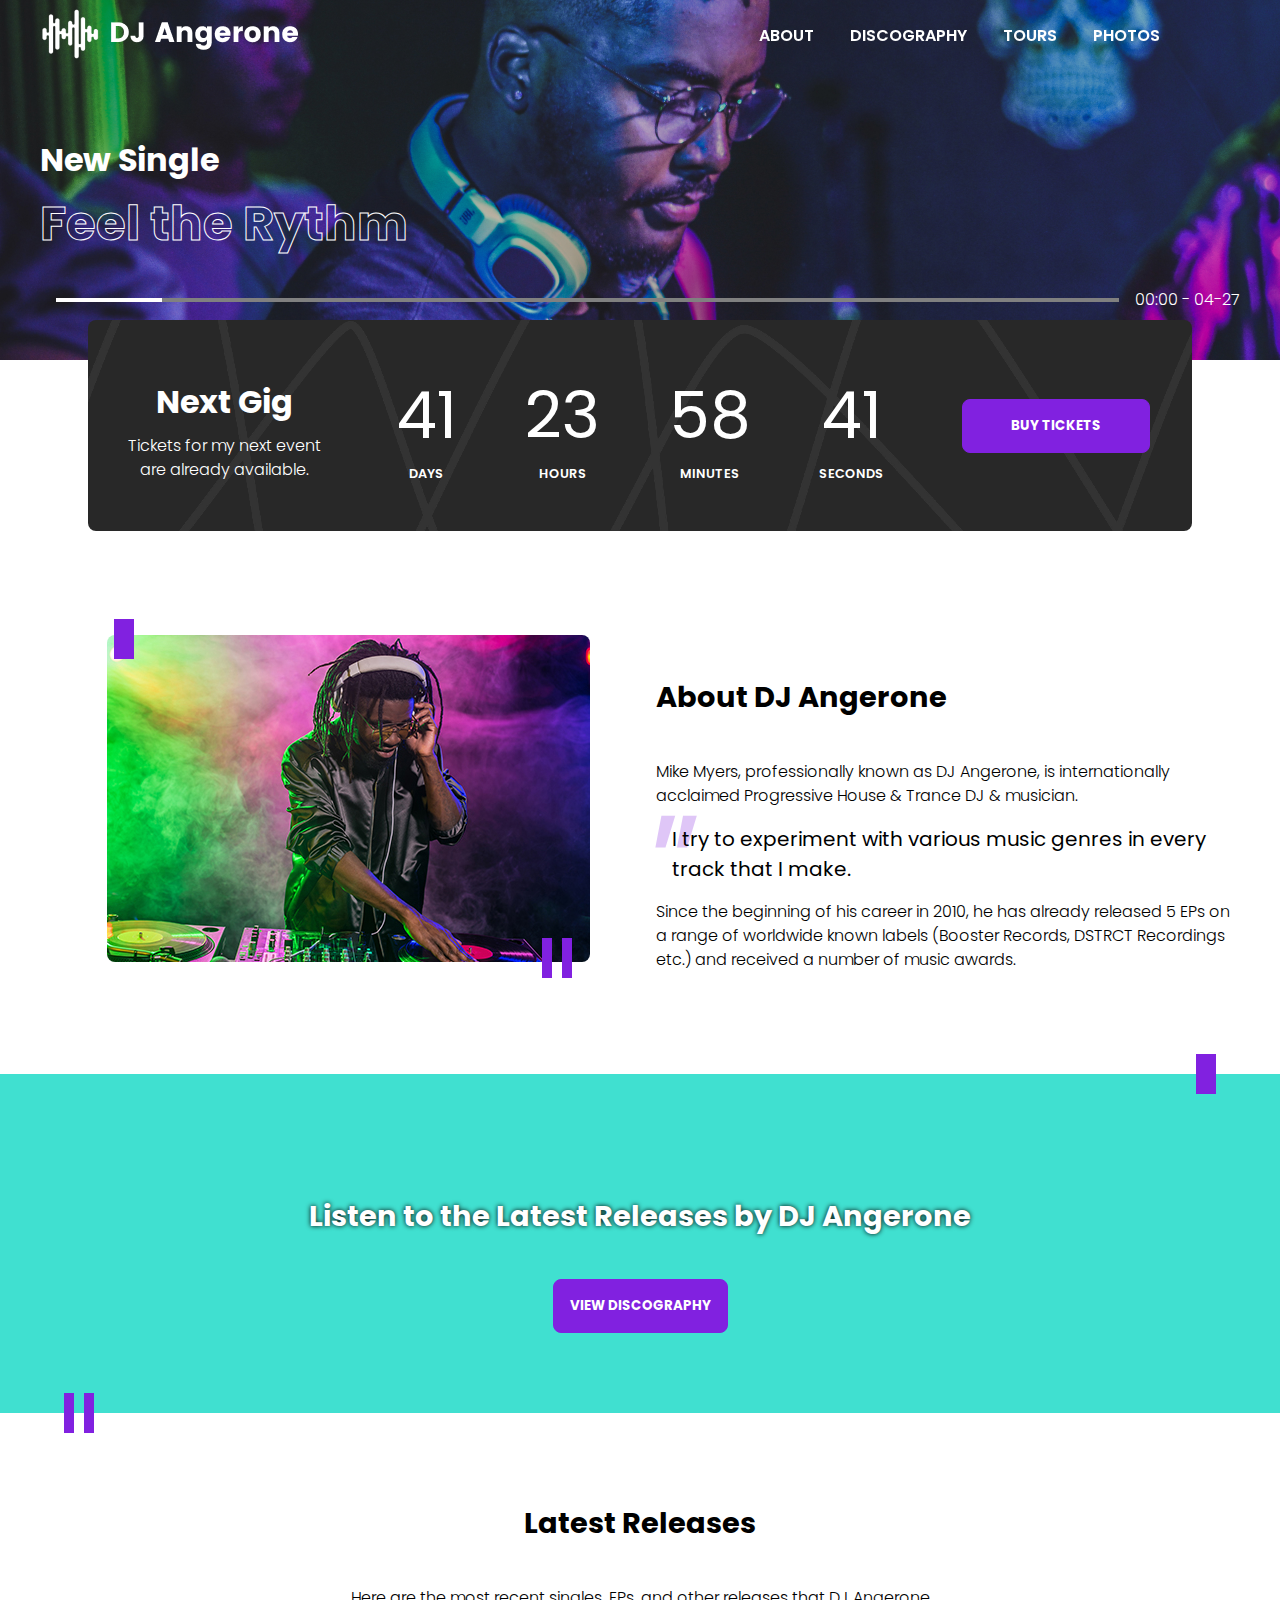
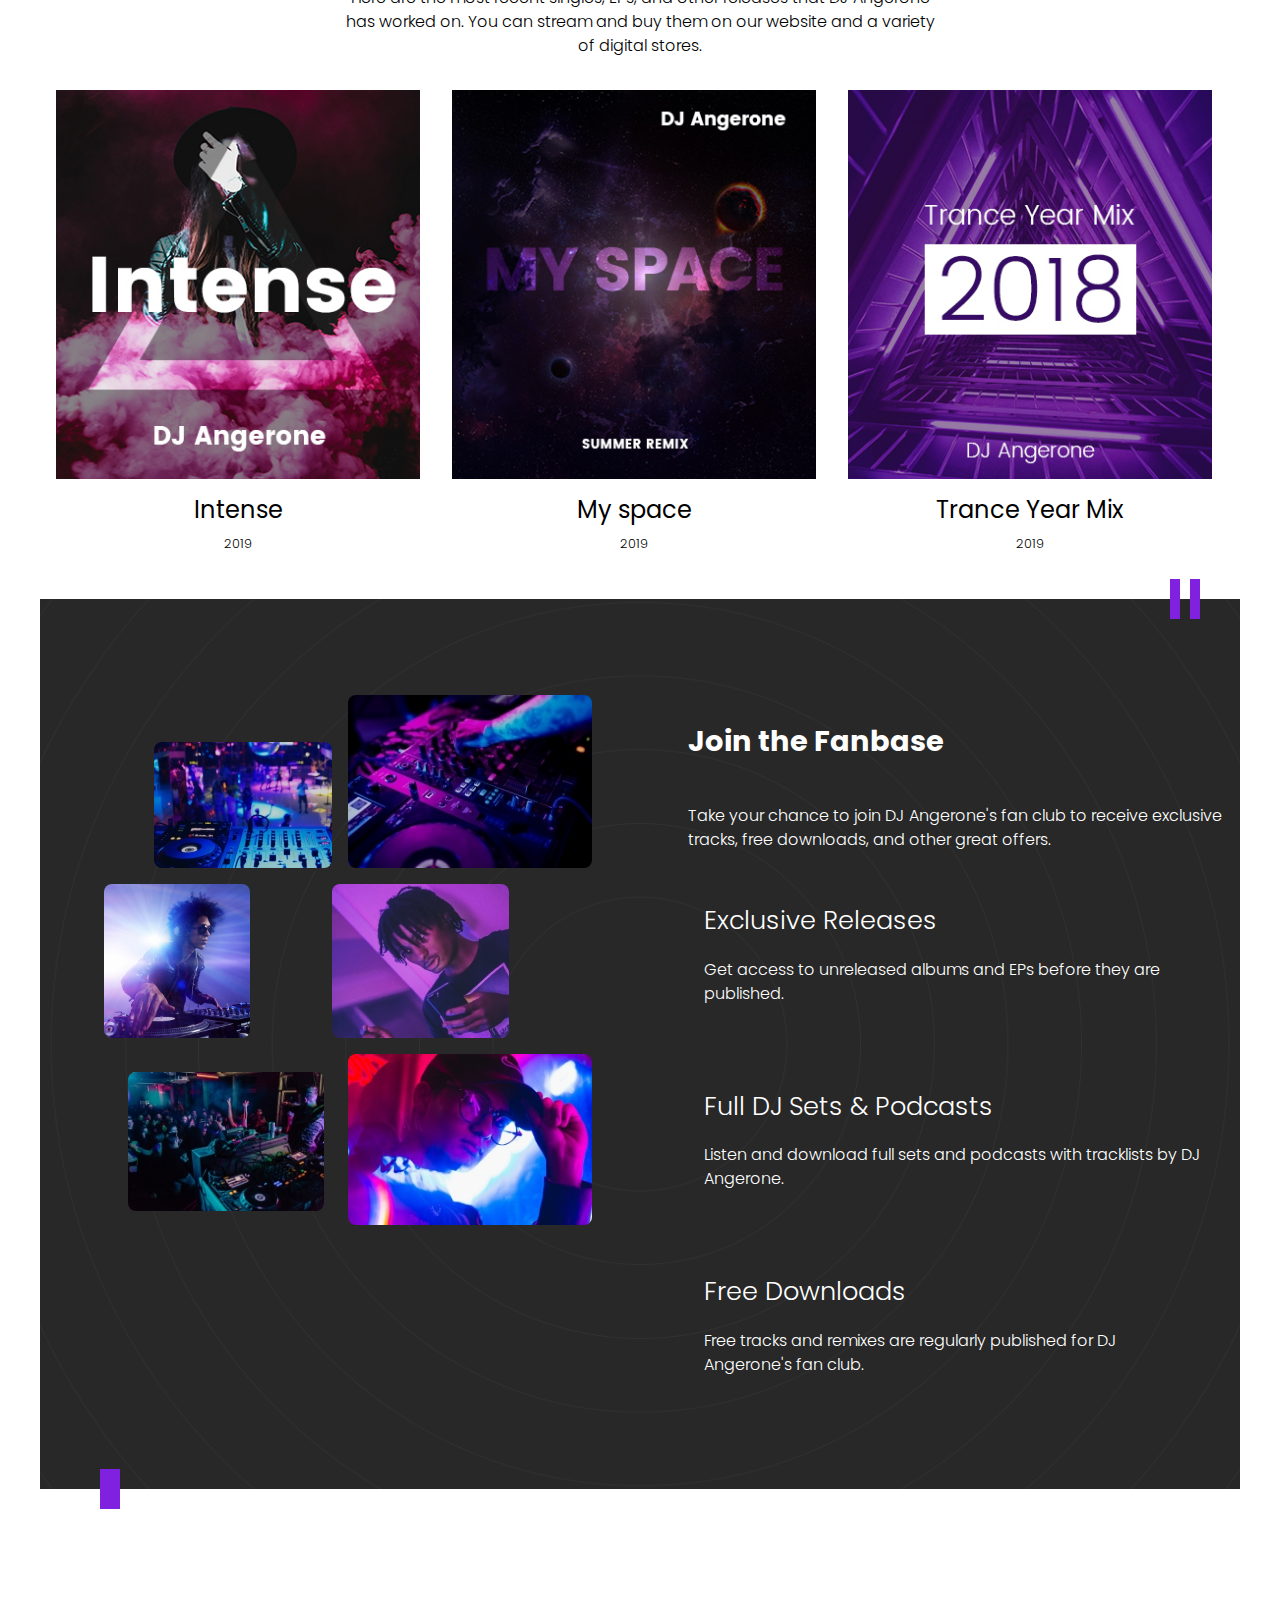
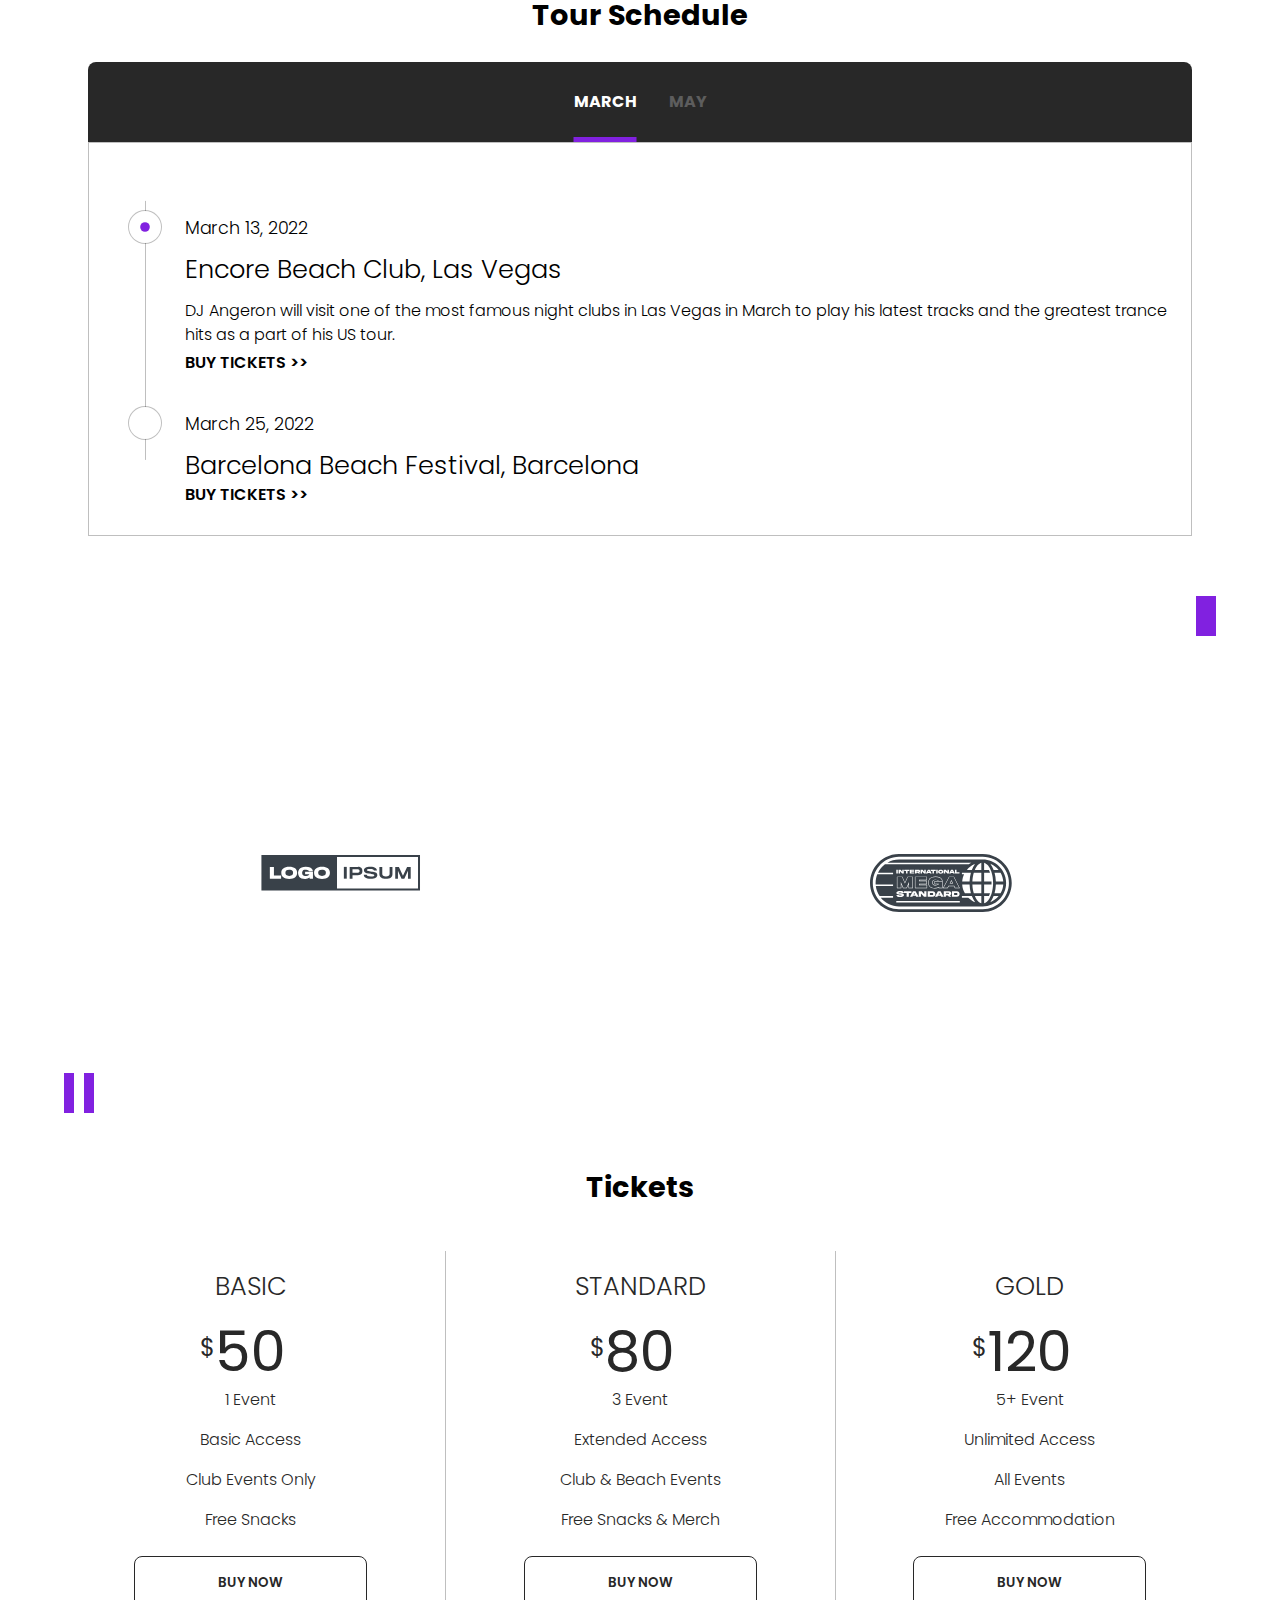
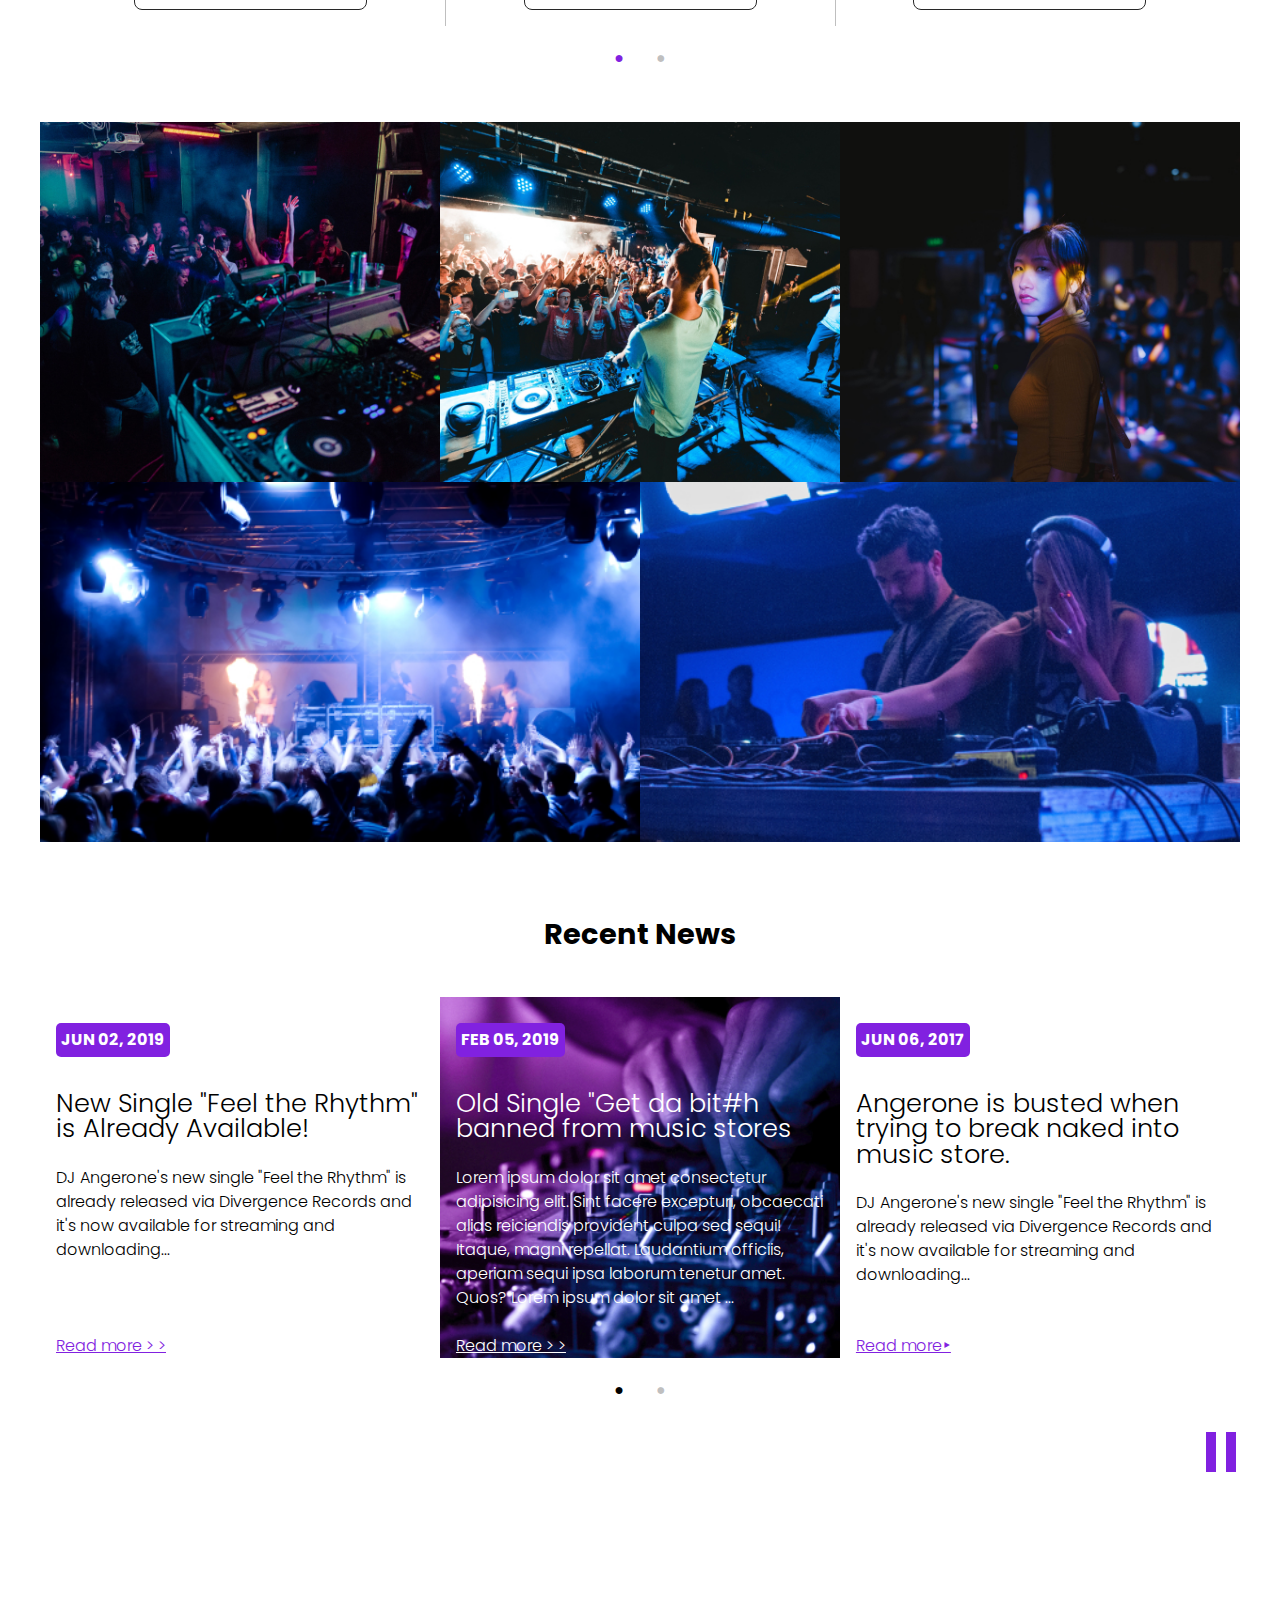
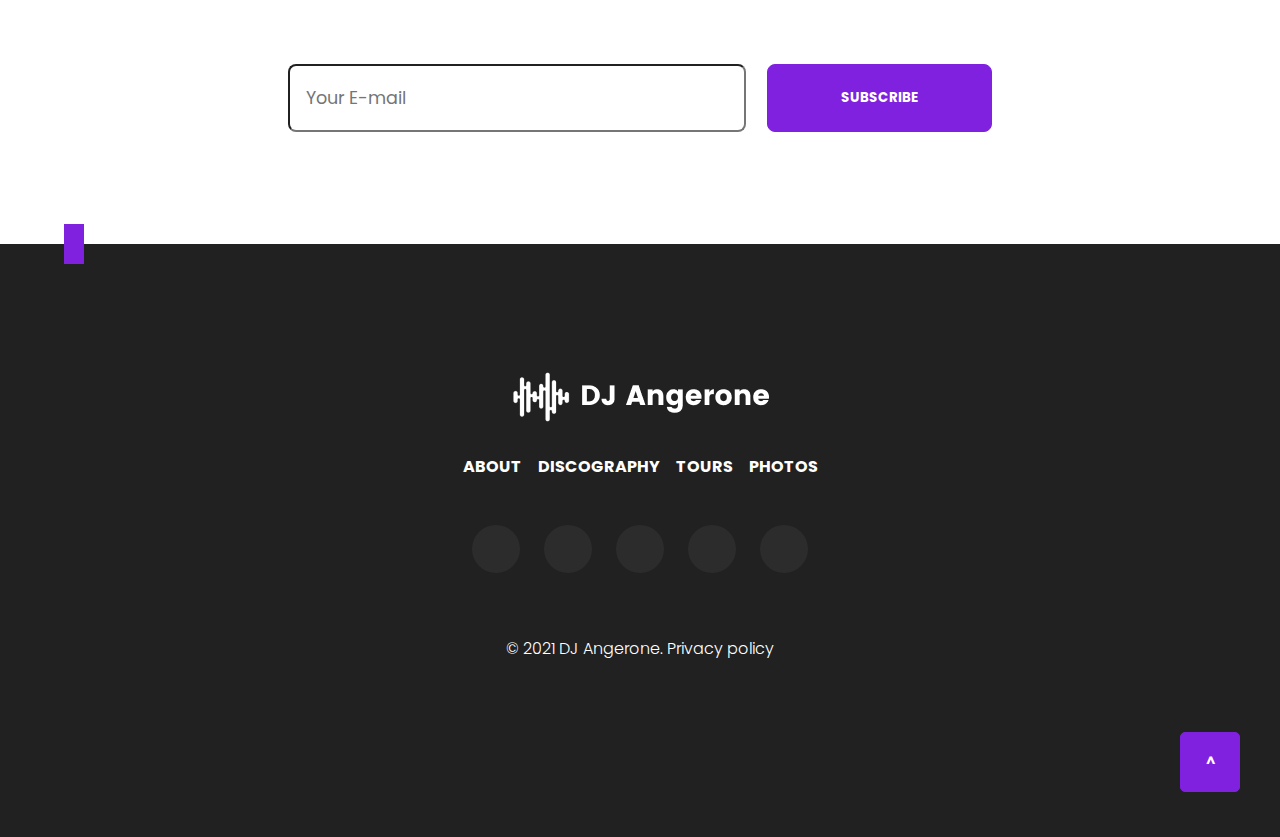
==== index.html @ e4e6509c "merged with max and jc" ====
<!DOCTYPE html>
<html lang="en">

<head>
    <meta charset="UTF-8">
    <meta http-equiv="X-UA-Compatible" content="IE=edge">
    <meta name="viewport" content="width=device-width, initial-scale=1.0">
    <meta name="description" content="Official website of DJ Angerone. Check out his next events and join his fanbase now !">
    <title>Angerone</title>
    <link rel="icon" href="./ressources/images/favicon.ico">
    <link rel="stylesheet" href="./style/main.css">
    <script src="https://kit.fontawesome.com/2028433eb8.js" crossorigin="anonymous"></script>
</head>

<body>
    <header class="header">
        <section class="header__hamburger">
            <h6 class="headingValidator">Hamburger Menu</h6>
            <i class="fas fa-bars"></i>
        </section>
        <section class="header__logo">
            <h6 class="headingValidator">Header Logo</h6>
            <figure>
                <a href="./index.html">
                    <img src="./ressources/images/logo.png" alt="LOGO">
                </a>
            </figure>
        </section>
        <section class="header__options">
            <h6 class="headingValidator">Social Menu</h6>
            <i class="fas fa-ellipsis-v"></i>
        </section>
        <section class="header__mobile menu">
            <h6 class="headingValidator">Mobile Menu</h6>
            <div class="header__mobile__heading menu">
                <i class="fas fa-bars header__mobile__heading__hamburger menu"></i>
                <figure class="header__mobile__heading__figure menu">
                    <img src="./ressources/images/logo.png" alt="logo Angerone">
                </figure>
                <div class="header__mobile__heading__options menu">
                    <i class="fas fa-ellipsis-v"></i>
                </div>
            </div>
            <nav class="header__mobile__nav1 menu">
                <a href="./html/about.html">
                    about
                </a>
                <a href="./html/discography.html">
                    discography
                </a>
                <a href="./html/tour-schedule.html">
                    tours
                </a>
                <a href="./html/gallery.html">
                    photos
                </a>
            </nav>
            <p><span>&#169;</span> 2021 DJ Angerone. Privacy policy</p>
        </section>
        <section class="header__mobile social">
            <h6 class="headingValidator">Mobile Social</h6>
            <div class="header__mobile__heading social">
                <i class="fas fa-bars header__mobile__heading__hamburger social"></i>
                <figure class="header__mobile__heading__figure social">
                    <img src="./ressources/images/logo.png" alt="logo Angerone">
                </figure>
                <div class="header__mobile__heading__options social">
                    <i class="fas fa-ellipsis-v"></i>
                </div>
            </div>
            <nav class="header__mobile__nav1 social">
                <a href="#">
                    <i class="fab fa-facebook"></i> Facebook <i class="fab fa-facebook"></i>
                </a>
                <a href="#">
                    <i class="fab fa-instagram"></i> Instagram <i class="fab fa-instagram"></i>
                </a>
                <a href="#">
                    <i class="fab fa-twitter"></i> Twitter <i class="fab fa-twitter"></i>
                </a>
                <a href="#">
                    <i class="fab fa-youtube"></i> Youtube <i class="fab fa-youtube"></i>
                </a>
                <a href="#">
                    <i class="fab fa-pinterest"></i> Pinterest <i class="fab fa-pinterest"></i>
                </a>
            </nav>
            <p><span>&#169;</span> 2021 DJ Angerone. Privacy policy</p>
        </section>
        <section class="header__desktop">
            <h6 class="headingValidator">Desktop Menu</h6>
            <div class="limiter">
                <figure class="header__desktop__logo">
                    <a href="./index.html">
                        <img src="./ressources/images/logo.png" alt="logo Angerone">
                    </a>
                </figure>
                <nav class="header__desktop__nav1">
                    <a href="./html/about.html">ABOUT</a>
                    <a href="./html/discography.html">DISCOGRAPHY</a>
                    <a href="./html/tour-schedule.html">TOURS</a>
                    <a href="./html/gallery.html">PHOTOS</a>
                </nav>
                <nav class="header__desktop__nav2">
                    <a href="#">
                        <i class="fab fa-facebook-f"></i>
                    </a>
                    <a href="#">
                        <i class="fab fa-instagram"></i>
                    </a>
                    <a href="#">
                        <i class="fab fa-twitter"></i>
                    </a>
                    <a href="#">
                        <i class="fab fa-youtube"></i>
                    </a>
                </nav>
            </div>
        </section>
    </header>
    <main class="main">
        <section class="main__banner">
            <h6 class="headingValidator">Main Banner</h6>
            <div class="main__banner__container">
                <h2>New Single</h2>
                <h3>Feel the Rythm</h3>
                <div class="main__banner__container__audio">
                    <audio id="player" src="https://www.bensound.com/bensound-music/bensound-creativeminds.mp3"></audio>

                    <i class="fas fa-play" id="play"></i>
                    <div class="progress">
                        <div class="progressBar"></div>
                    </div>
                    <p><span class="currentTime">00:00</span> - <span class="duration">04-27</span></p>
                </div>
            </div>
        </section>
        <section class="main__concert">
            <h6 class="headingValidator">Main Concert</h6>
            <div class="main__concert__container">
                <div class="main__concert__container__text">
                    <h2>Next Gig</h2>
                    <p>Tickets for my next event are already available.</p>
                </div>
                <div class="main__concert__container__counter">
                    <div class="days">
                        <p>41</p>
                        <p>DAYS</p>
                    </div>
                    <div class="hours">
                        <p>23</p>
                        <p>HOURS</p>
                    </div>
                    <div class="minutes">
                        <p>58</p>
                        <p>MINUTES</p>
                    </div>
                    <div class="seconds">
                        <p>41</p>
                        <p>SECONDS</p>
                    </div>
                </div>
                <div class="main__concert__container__button">
                    <button class="purple">BUY TICKETS</button>
                </div>
            </div>
        </section>
        <article class="main__about">
            <h6 class="headingValidator">Main About</h6>
            <section class="main__about__image">
                <h6 class="headingValidator">About Images</h6>
                <figure>
                    <img src="./ressources/images/home-dj.jpg" alt="">
                </figure>
            </section>
            <section class="main__about__text">
                <h6 class="headingValidator">About Text</h6>
                <h2>About DJ Angerone</h2>
                <p>
                    Mike Myers, professionally known as DJ Angerone, is internationally acclaimed Progressive House & Trance DJ & musician.
                </p>
                <blockquote>
                    I try to experiment with various music genres in every track that I make.
                </blockquote>
                <p>
                    Since the beginning of his career in 2010, he has already released 5 EPs on a range of worldwide known labels (Booster Records, DSTRCT Recordings etc.) and received a number of music awards.
                </p>
            </section>
        </article>
        <section class="main__discography">
            <h6 class="headingValidator">Main Discography</h6>
            <div class="main__discography__title">
                <h2>
                    Listen to the Latest Releases by DJ Angerone
                </h2>
            </div>
            <div class="main__discography__button">
                <button class="purple">VIEW DISCOGRAPHY</button>
            </div>
        </section>
        <article class="main__releases">
            <h6 class="headingValidator">Main Releases</h6>
            <section class="main__releases__description">
                <h6 class="headingValidator">Releases Description</h6>
                <h2>Latest Releases</h2>
                <p>
                    Here are the most recent singles, EPs, and other releases that DJ Angerone has worked on. You can stream and buy them on our website and a variety of digital stores.
                </p>
            </section>
            <section class="main__releases__album">
                <h6 class="headingValidator">Releases Album 1</h6>
                <figure>
                    <img src="./ressources/images/dicography-album-cover-1.jpg" alt="discography_1">
                    <figcaption><span class="main__releases__album__title">Intense</span><span class="main__releases__album__date">2019</span></figcaption>
                </figure>
            </section>
            <section class="main__releases__album">
                <h6 class="headingValidator">Releases Album 2</h6>
                <figure>
                    <img src="./ressources/images/dicography-album-cover-2.jpg" alt="discography_2">
                    <figcaption><span class="main__releases__album__title">My space</span><span class="main__releases__album__date">2019</span></figcaption>
                </figure>
            </section>
            <section class="main__releases__album">
                <h6 class="headingValidator">Releases Album 3</h6>
                <figure>
                    <img src="./ressources/images/dicography-album-cover-3.jpg" alt="discography_3">
                    <figcaption><span class="main__releases__album__title">Trance Year Mix</span><span class="main__releases__album__date">2019</span></figcaption>
                </figure>
            </section>
        </article>
        <article class="main__fanbase">
            <h6 class="headingValidator">Main Fanbase</h6>
            <section class="main__fanbase__images">
                <h6 class="headingValidator">Fanbase Images</h6>
                <figure>
                    <img src="./ressources/images/fanbase-1.jpg" alt="fanbase_pic1">
                </figure>
                <figure>
                    <img src="./ressources/images/fanbase-2.jpg" alt="fanbase_pic2">
                </figure>
                <figure>
                    <img src="./ressources/images/about-us-dj-img.jpg" alt="fanbase_pic4">
                </figure>
                <figure>
                    <img src="./ressources/images/fanbase-3.jpg" alt="fanbase_pic3">
                </figure>
                <figure>
                    <img src="./ressources/images/fanbase-5.jpg" alt="fanbase_pic5">
                </figure>
                <figure>
                    <img src="./ressources/images/fanbase-6.jpg" alt="fanbase_pic6">
                </figure>
            </section>
            <section class="main__fanbase__text">
                <h6 class="headingValidator">Fanbase Text</h6>
                <div class="main__fanbase__text__title">
                    <h2>Join the Fanbase</h2>
                    <p>
                        Take your chance to join DJ Angerone's fan club to receive exclusive tracks, free downloads, and other great offers.
                    </p>
                </div>
                <div class="main__fanbase__text__item">
                    <i class="fas fa-microphone-alt"></i>
                    <h3>Exclusive Releases</h3>
                    <p>Get access to unreleased albums and EPs before they are published.</p>
                </div>
                <div class="main__fanbase__text__item">
                    <i class="fas fa-compact-disc"></i>
                    <h3>Full DJ Sets & Podcasts</h3>
                    <p>Listen and download full sets and podcasts with tracklists by DJ Angerone.</p>
                </div>
                <div class="main__fanbase__text__item">
                    <i class="fas fa-cart-arrow-down"></i>
                    <h3>Free Downloads</h3>
                    <p>Free tracks and remixes are regularly published for DJ Angerone's fan club.</p>
                </div>
            </section>
        </article>
        <article class="main__tour">
            <h6 class="headingValidator">Main Tour</h6>
            <h2>Tour Schedule</h2>
            <div class="main__tour__calendar">
                <ul class="main__tour__calendar__list">
                    <li id="tour_button_1" class="active">MARCH</li>
                    <li id="tour_button_2">APRIL</li>
                    <li id="tour_button_3">MAY</li>
                </ul>
            </div>
            <div class="main__tour__news">
                <ul class="news1">
                    <li>
                        <p class="date">March 13, 2022</p>
                        <h3>Encore Beach Club, Las Vegas</h3>
                        <p>DJ Angeron will visit one of the most famous night clubs in Las Vegas in March to play his latest tracks and the greatest trance hits as a part of his US tour.</p>
                        <a href="#">BUY TICKETS >></a>
                    </li>
                    <li>
                        <p class="date">March 21, 2022</p>
                        <h3>Soundscape Weekender Festival, Coventry</h3>
                        <a href="#">BUY TICKETS >></a>
                    </li>
                    <li>
                        <p class="date">March 25, 2022</p>
                        <h3>Barcelona Beach Festival, Barcelona</h3>
                        <a href="#">BUY TICKETS >></a>
                    </li>
                    <li>
                        <p class="date">March 29, 2022</p>
                        <h3>Barclaycard Arena, Hamburg</h3>
                        <a href="#">BUY TICKETS >></a>
                    </li>
                </ul>
                <ul class="news2">
                    <li>
                        <p class="date">April 13, 2022</p>
                        <h3>Encore Beach Club, Las Vegas</h3>
                        <p>DJ Angeron will visit one of the most famous night clubs in Las Vegas in April to play his latest tracks and the greatest trance hits as a part of his US tour.</p>
                        <a href="#">BUY TICKETS >></a>
                    </li>
                    <li>
                        <p class="date">April 21, 2022</p>
                        <h3>Soundscape Weekender Festival, Coventry</h3>
                        <a href="#">BUY TICKETS >></a>
                    </li>
                    <li>
                        <p class="date">April 25, 2022</p>
                        <h3>Barcelona Beach Festival, Barcelona</h3>
                        <a href="#">BUY TICKETS >></a>
                    </li>
                    <li>
                        <p class="date">April 29, 2022</p>
                        <h3>Barclaycard Arena, Hamburg</h3>
                        <a href="#">BUY TICKETS >></a>
                    </li>
                </ul>
                <ul class="news3">
                    <li>
                        <p class="date">May 13, 2022</p>
                        <h3>Encore Beach Club, Las Vegas</h3>
                        <p>DJ Angeron will visit one of the most famous night clubs in Las Vegas in May to play his latest tracks and the greatest trance hits as a part of his US tour.</p>
                        <a href="#">BUY TICKETS >></a>
                    </li>
                    <li>
                        <p class="date">May 21, 2022</p>
                        <h3>Soundscape Weekender Festival, Coventry</h3>
                        <a href="#">BUY TICKETS >></a>
                    </li>
                    <li>
                        <p class="date">May 25, 2022</p>
                        <h3>Barcelona Beach Festival, Barcelona</h3>
                        <a href="#">BUY TICKETS >></a>
                    </li>
                    <li>
                        <p class="date">May 29, 2022</p>
                        <h3>Barclaycard Arena, Hamburg</h3>
                        <a href="#">BUY TICKETS >></a>
                    </li>
                </ul>
            </div>
        </article>
        <article class="main__partners">
            <h6 class="headingValidator">Main Partners</h6>
            <h2>Partners & sponsors</h2>
            <section class="main__partners__logos">
                <h6 class="headingValidator">Partners Logos</h6>
                <ul class="main__partners__logos__ulsponsors">
                    <li><img src="./ressources/images/sponsors/logoipsum-logo-10.svg" alt="sponsor_1"></li>
                    <li><img src="./ressources/images/sponsors/logoipsum-logo-12.svg" alt="sponsor_2"></li>
                    <li><img src="./ressources/images/sponsors/logoipsum-logo-18.svg" alt="sponsor_3"></li>
                    <li><img src="./ressources/images/sponsors/logoipsum-logo-28.svg" alt="sponsor_4"></li>
                    <li><img src="./ressources/images/sponsors/logoipsum-logo-29.svg" alt="sponsor_5"></li>
                    <li><img src="./ressources/images/sponsors/logoipsum-logo-32.svg" alt="sponsor_6"></li>
                </ul>
            </section>
            <section class="main__partners__nav">
                <h6 class="headingValidator">Partners Nav</h6>
                <ul class="dotz partners">
                    <li id="sponsor_link_1" class="active">&#9679;</li>
                    <li id="sponsor_link_2">&#9679;</li>
                    <li id="sponsor_link_3">&#9679;</li>
                    <li id="sponsor_link_4">&#9679;</li>
                    <li id="sponsor_link_5">&#9679;</li>
                    <li id="sponsor_link_6">&#9679;</li>
                </ul>
            </section>
        </article>
        <article class="main__tickets">
            <h6 class="headingValidator">Main Tickets</h6>
            <h2>Tickets</h2>
            <section class="main__tickets__container">
                <h6 class="headingValidator">Tickets tickets</h6>
                <div class="ticket_flex">
                    <div class="ticket_1">
                        <h3>BASIC</h3>
                        <h4>50</h4>
                        <p>1 Event</p>
                        <p>Basic Access</p>
                        <p>Club Events Only</p>
                        <p>Free Snacks</p>
                        <button class="white" name="buy now">BUY NOW</button>
                    </div>
                    <div class="ticket_2">
                        <h3>STANDARD</h3>
                        <h4>80</h4>
                        <p>3 Event</p>
                        <p>Extended Access</p>
                        <p>Club & Beach Events</p>
                        <p>Free Snacks & Merch</p>
                        <button class="white">BUY NOW</button>
                    </div>
                    <div class="ticket_3">
                        <h3>GOLD</h3>
                        <h4>120</h4>
                        <p>5+ Event</p>
                        <p>Unlimited Access</p>
                        <p>All Events</p>
                        <p>Free Accommodation</p>
                        <button class="white">BUY NOW</button>
                    </div>
                </div>
            </section>
            <section class="main__tickets__nav">
                <h6 class="headingValidator">Tickets Nav</h6>
                <ul class="dotz tickets">
                    <li id="tickets_1" class="active">&#9679;</li>
                    <li id="tickets_2">&#9679;</li>
                    <li id="tickets_3">&#9679;</li>
                </ul>
            </section>
        </article>
        <section class="main__images">
            <h6 class="headingValidator">Main Gallery</h6>
            <figure>
                <img src="ressources/images/gallery-1.jpg" alt="gallery_image_1">
            </figure>
            <figure>
                <img src="ressources/images/gallery-3.jpg" alt="fgallery_image_2">
            </figure>
            <figure>
                <img src="ressources/images/gallery-2.jpg" alt="gallery_image_3">
            </figure>
            <figure>
                <img class="half" src="ressources/images/gallery-4.jpg" alt="gallery_image_4">
            </figure>
            <figure>
                <img class="half" src="ressources/images/gallery-12.jpg" alt="gallery_image_5">
            </figure>
        </section>
        <article class="main__news">
            <h6 class="headingValidator">Main News</h6>
            <div>
                <h2>Recent News</h2>
            </div>
            <div class="container">
                <section class="main__news__section">
                    <h6 class="headingValidator">News 1</h6>
                    <p class="main__news__section__date">
                        Jun 02, 2019
                    </p>
                    <h3>New Single "Feel the Rhythm" is Already Available!</h3>
                    <p class="main__news__section__text">
                        DJ Angerone's new single "Feel the Rhythm" is already released via Divergence Records and it's now available for streaming and downloading<span class="main__news__dots" id="dotsactive">...</span><span class="main__news__more"> illegally. Now you can burn some CD's of your favorite DJ. Feel the Rhythm will send you into another realm of sound. You will smell a scent of geranium and citrus with a strange feeling of being drunk.</span>
                    </p>
                    <p class="main__news__section__readme">
                        <a id="test" class="main__news__readmore">Read more &#62 &#62</a>
                    </p>
                </section>
                <section class="main__news__section">
                    <h6 class="headingValidator">News 2</h6>
                    <p class="main__news__section__date">
                        Feb 05, 2019
                    </p>
                    <h3>Old Single "Get da bit#h banned from music stores</h3>
                    <p class="main__news__section__text">
                        Lorem ipsum dolor sit amet consectetur adipisicing elit. Sint facere excepturi, obcaecati alias reiciendis provident culpa sed sequi! Itaque, magni repellat. Laudantium officiis, aperiam sequi ipsa laborum tenetur amet. Quos? Lorem ipsum dolor sit amet
                        ...
                    </p>
                    <p class="main__news__section__readme">
                        <a href="">Read more &#62 &#62</a>
                    </p>
                </section>
                <section class="main__news__section">
                    <h6 class="headingValidator">News 3</h6>
                    <p class="main__news__section__date">
                        Jun 06, 2017
                    </p>
                    <h3>Angerone is busted when trying to break naked into music store.</h3>
                    <p class="main__news__section__text">
                        DJ Angerone's new single "Feel the Rhythm" is already released via Divergence Records and it's now available for streaming and downloading...
                    </p>
                    <p class="main__news__section__readme">
                        <a href="">Read more&#8227;</a>
                    </p>
                </section>
                <section class="main__news__section">
                    <h6 class="headingValidator">News 4</h6>
                    <p class="main__news__section__date">
                        Mai 03, 2017
                    </p>
                    <h3>Jane Sluth, Angerone's wife, ask for a divorce.</h3>
                    <p class="main__news__section__text">
                        After the sex affair with young girls, Jane Sluth asks for a divorce, not willing to live with such an immoral man and ...
                    </p>
                    <p class="main__news__section__readme">
                        <a href="">Read more&#8227;</a>
                    </p>
                </section>
                <section class="main__news__section">
                    <h6 class="headingValidator">News 5</h6>
                    <p class="main__news__section__date">
                        Apr 02, 2017
                    </p>
                    <h3>Police suspect DJ Angerone having s#xual relations with minor girls.</h3>
                    <p class="main__news__section__text">
                        DJ Angerone's new single "Feel the Rhythm" is already released via Divergence Records, but it seems that young girls felt not just the rhythm...
                    </p>
                    <p class="main__news__section__readme">
                        <a href="">Read more&#8227;</a>
                    </p>
                </section>
            </div>
            <section class="main__news__nav">
                <h6 class="headingValidator">News Nav</h6>
                <ul class="dotz news">
                    <li id="news_link_1" class="active">&#9679;</li>
                    <li id="news_link_2">&#9679;</li>
                    <li id="news_link_3">&#9679;</li>
                    <li id="news_link_4">&#9679;</li>
                    <li id="news_link_5">&#9679;</li>
                </ul>
            </section>
        </article>
        <section class="main__subscribe">
            <h6 class="headingValidator">Main Subscribe</h6>
            <div class="main__subscribe__div parallax">
                <p class="main__subscribe__div__p1">Subscribe to stay informed</p>
                <input type="text" placeholder="Your E-mail" name="mail" required>
                <button class="purple" name="subscribe">SUBSCRIBE</button>
            </div>
        </section>
        <section class="main__zoom">
            <h6 class="headingValidator">Main Zoom</h6>
            <figure>
                <img id="zoomedImg" src="//:0" alt="zoomed picture">
            </figure>
        </section>
    </main>
    <footer class="footer">
        <figure class="footer__figure">
            <img src="./ressources/images/logo.png" alt="logo Angerone">
        </figure>
        <nav class="footer__nav1">
            <a href="./html/about.html">
                about
            </a>
            <a href="./html/discography.html">
                discography
            </a>
            <a href="./html/tour-schedule.html">
                tours
            </a>
            <a href="./html/gallery.html">
                photos
            </a>
        </nav>
        <nav class="footer__nav2">
            <a href="#">
                <i class="fab fa-facebook-f fa-2x"></i>
            </a>
            <a href="#">
                <i class="fab fa-instagram fa-2x"></i>
            </a>
            <a href="#">
                <i class="fab fa-twitter fa-2x"></i>
            </a>
            <a href="#">
                <i class="fab fa-youtube fa-2x"></i>
            </a>
            <a href="#">
                <i class="fab fa-pinterest-p fa-2x"></i>
            </a>
        </nav>
        <p class="footer__p1"><span>&#169;</span> 2021 DJ Angerone. Privacy policy</p>
        <p>
            <button id="scrollToTop" class="footer__scrollUp">&#94;</button>
        </p>
    </footer>
    <script src="./script/main.js" type="module"></script>
</body>

</html>
---- style/main.css ----
/* http://meyerweb.com/eric/tools/css/reset/ 
   v2.0 | 20110126
   License: none (public domain)
*/
html, body, div, span, applet, object, iframe,
h1, h2, h3, h4, h5, h6, p, blockquote, pre,
a, abbr, acronym, address, big, cite, code,
del, dfn, em, img, ins, kbd, q, s, samp,
small, strike, strong, sub, sup, tt, var,
b, u, i, center,
dl, dt, dd, ol, ul, li,
fieldset, form, label, legend,
table, caption, tbody, tfoot, thead, tr, th, td,
article, aside, canvas, details, embed,
figure, figcaption, footer, header, hgroup,
menu, nav, output, ruby, section, summary,
time, mark, audio, video {
  margin: 0;
  padding: 0;
  border: 0;
  font-size: 100%;
  font: inherit;
  vertical-align: baseline;
}

/* HTML5 display-role reset for older browsers */
article, aside, details, figcaption, figure,
footer, header, hgroup, menu, nav, section {
  display: block;
}

body {
  line-height: 1;
}

ol, ul {
  list-style: none;
}

blockquote, q {
  quotes: none;
}

blockquote:before, blockquote:after,
q:before, q:after {
  content: '';
  content: none;
}

table {
  border-collapse: collapse;
  border-spacing: 0;
}

* {
  -webkit-box-sizing: border-box;
          box-sizing: border-box;
}

/* poppins-100 - latin */
@font-face {
  font-family: 'Poppins';
  font-style: normal;
  font-weight: 100;
  src: url("../ressources/fonts/Poppins/poppins-v15-latin-100.eot");
  /* IE9 Compat Modes */
  src: local(""), url("../ressources/fonts/Poppins/poppins-v15-latin-100.eot?#iefix") format("embedded-opentype"), url("../ressources/fonts/Poppins/poppins-v15-latin-100.woff2") format("woff2"), url("../ressources/fonts/Poppins/poppins-v15-latin-100.woff") format("woff"), url("../ressources/fonts/Poppins/poppins-v15-latin-100.ttf") format("truetype"), url("../ressources/fonts/Poppins/poppins-v15-latin-100.svg#Poppins") format("svg");
  /* Legacy iOS */
}

/* poppins-200 - latin */
@font-face {
  font-family: 'Poppins';
  font-style: normal;
  font-weight: 200;
  src: url("../ressources/fonts/Poppins/poppins-v15-latin-200.eot");
  /* IE9 Compat Modes */
  src: local(""), url("../ressources/fonts/Poppins/poppins-v15-latin-200.eot?#iefix") format("embedded-opentype"), url("../ressources/fonts/Poppins/poppins-v15-latin-200.woff2") format("woff2"), url("../ressources/fonts/Poppins/poppins-v15-latin-200.woff") format("woff"), url("../ressources/fonts/Poppins/poppins-v15-latin-200.ttf") format("truetype"), url("../ressources/fonts/Poppins/poppins-v15-latin-200.svg#Poppins") format("svg");
  /* Legacy iOS */
}

/* poppins-300 - latin */
@font-face {
  font-family: 'Poppins';
  font-style: normal;
  font-weight: 300;
  src: url("../ressources/fonts/Poppins/poppins-v15-latin-300.eot");
  /* IE9 Compat Modes */
  src: local(""), url("../ressources/fonts/Poppins/poppins-v15-latin-300.eot?#iefix") format("embedded-opentype"), url("../ressources/fonts/Poppins/poppins-v15-latin-300.woff2") format("woff2"), url("../ressources/fonts/Poppins/poppins-v15-latin-300.woff") format("woff"), url("../ressources/fonts/Poppins/poppins-v15-latin-300.ttf") format("truetype"), url("../ressources/fonts/Poppins/poppins-v15-latin-300.svg#Poppins") format("svg");
  /* Legacy iOS */
}

/* poppins-regular - latin */
@font-face {
  font-family: 'Poppins';
  font-style: normal;
  font-weight: 400;
  src: url("../ressources/fonts/Poppins/poppins-v15-latin-regular.eot");
  /* IE9 Compat Modes */
  src: local(""), url("../ressources/fonts/Poppins/poppins-v15-latin-regular.eot?#iefix") format("embedded-opentype"), url("../ressources/fonts/Poppins/poppins-v15-latin-regular.woff2") format("woff2"), url("../ressources/fonts/Poppins/poppins-v15-latin-regular.woff") format("woff"), url("../ressources/fonts/Poppins/poppins-v15-latin-regular.ttf") format("truetype"), url("../ressources/fonts/Poppins/poppins-v15-latin-regular.svg#Poppins") format("svg");
  /* Legacy iOS */
}

/* poppins-500 - latin */
@font-face {
  font-family: 'Poppins';
  font-style: normal;
  font-weight: 500;
  src: url("../ressources/fonts/Poppins/poppins-v15-latin-500.eot");
  /* IE9 Compat Modes */
  src: local(""), url("../ressources/fonts/Poppins/poppins-v15-latin-500.eot?#iefix") format("embedded-opentype"), url("../ressources/fonts/Poppins/poppins-v15-latin-500.woff2") format("woff2"), url("../ressources/fonts/Poppins/poppins-v15-latin-500.woff") format("woff"), url("../ressources/fonts/Poppins/poppins-v15-latin-500.ttf") format("truetype"), url("../ressources/fonts/Poppins/poppins-v15-latin-500.svg#Poppins") format("svg");
  /* Legacy iOS */
}

/* poppins-600 - latin */
@font-face {
  font-family: 'Poppins';
  font-style: normal;
  font-weight: 600;
  src: url("../ressources/fonts/Poppins/poppins-v15-latin-600.eot");
  /* IE9 Compat Modes */
  src: local(""), url("../ressources/fonts/Poppins/poppins-v15-latin-600.eot?#iefix") format("embedded-opentype"), url("../ressources/fonts/Poppins/poppins-v15-latin-600.woff2") format("woff2"), url("../ressources/fonts/Poppins/poppins-v15-latin-600.woff") format("woff"), url("../ressources/fonts/Poppins/poppins-v15-latin-600.ttf") format("truetype"), url("../ressources/fonts/Poppins/poppins-v15-latin-600.svg#Poppins") format("svg");
  /* Legacy iOS */
}

/* poppins-700 - latin */
@font-face {
  font-family: 'Poppins';
  font-style: normal;
  font-weight: 700;
  src: url("../ressources/fonts/Poppins/poppins-v15-latin-700.eot");
  /* IE9 Compat Modes */
  src: local(""), url("../ressources/fonts/Poppins/poppins-v15-latin-700.eot?#iefix") format("embedded-opentype"), url("../ressources/fonts/Poppins/poppins-v15-latin-700.woff2") format("woff2"), url("../ressources/fonts/Poppins/poppins-v15-latin-700.woff") format("woff"), url("../ressources/fonts/Poppins/poppins-v15-latin-700.ttf") format("truetype"), url("../ressources/fonts/Poppins/poppins-v15-latin-700.svg#Poppins") format("svg");
  /* Legacy iOS */
}

/* poppins-800 - latin */
@font-face {
  font-family: 'Poppins';
  font-style: normal;
  font-weight: 800;
  src: url("../ressources/fonts/Poppins/poppins-v15-latin-800.eot");
  /* IE9 Compat Modes */
  src: local(""), url("../ressources/fonts/Poppins/poppins-v15-latin-800.eot?#iefix") format("embedded-opentype"), url("../ressources/fonts/Poppins/poppins-v15-latin-800.woff2") format("woff2"), url("../ressources/fonts/Poppins/poppins-v15-latin-800.woff") format("woff"), url("../ressources/fonts/Poppins/poppins-v15-latin-800.ttf") format("truetype"), url("../ressources/fonts/Poppins/poppins-v15-latin-800.svg#Poppins") format("svg");
  /* Legacy iOS */
}

/* poppins-900 - latin */
@font-face {
  font-family: 'Poppins';
  font-style: normal;
  font-weight: 900;
  src: url("../ressources/fonts/Poppins/poppins-v15-latin-900.eot");
  /* IE9 Compat Modes */
  src: local(""), url("../ressources/fonts/Poppins/poppins-v15-latin-900.eot?#iefix") format("embedded-opentype"), url("../ressources/fonts/Poppins/poppins-v15-latin-900.woff2") format("woff2"), url("../ressources/fonts/Poppins/poppins-v15-latin-900.woff") format("woff"), url("../ressources/fonts/Poppins/poppins-v15-latin-900.ttf") format("truetype"), url("../ressources/fonts/Poppins/poppins-v15-latin-900.svg#Poppins") format("svg");
  /* Legacy iOS */
}

* {
  font-family: 'Poppins', sans-serif;
}

h2 {
  font-size: 1.8rem;
  font-weight: 700;
  padding-block: 3rem;
}

h3 {
  font-size: 1.6rem;
  font-weight: 300;
  padding-block: 1.5rem;
}

p,
blockquote {
  line-height: 150%;
}

p {
  font-weight: 300;
}

button {
  border: none;
  width: 90%;
  padding: 1rem;
  border-radius: .5rem;
  border: 1px solid #8121e0;
  font-weight: 700;
  -webkit-transition: -webkit-transform .1s;
  transition: -webkit-transform .1s;
  transition: transform .1s;
  transition: transform .1s, -webkit-transform .1s;
}

button.purple {
  color: white;
  background-color: #8121e0;
}

button.white {
  color: #282828;
  background-color: white;
  width: 60%;
}

button:hover {
  background-color: #282828;
  color: white;
  cursor: pointer;
  -webkit-transform: scale(1.05);
          transform: scale(1.05);
}

.header {
  background-color: #282828;
  position: fixed;
  width: 100%;
  display: -webkit-box;
  display: -ms-flexbox;
  display: flex;
  -webkit-box-align: center;
      -ms-flex-align: center;
          align-items: center;
  -webkit-transition: -webkit-transform .2s;
  transition: -webkit-transform .2s;
  transition: transform .2s;
  transition: transform .2s, -webkit-transform .2s;
  z-index: 3000;
}

.header > * {
  padding: .5rem 1rem;
}

.header img {
  max-width: 100%;
}

.header__hamburger {
  color: white;
  font-size: 2rem;
  cursor: pointer;
}

.header__options {
  color: white;
  font-size: 2rem;
  margin: 0 0 0 auto;
  cursor: pointer;
}

.header__mobile {
  position: fixed;
  top: 0;
  left: 0;
  width: 100vw;
  height: 100vh;
  background-color: white;
  -webkit-transform-origin: top;
          transform-origin: top;
  -webkit-transform: translateY(-100vh);
          transform: translateY(-100vh);
  -webkit-transition: -webkit-transform .2s ease-in-out;
  transition: -webkit-transform .2s ease-in-out;
  transition: transform .2s ease-in-out;
  transition: transform .2s ease-in-out, -webkit-transform .2s ease-in-out;
  z-index: 123;
  color: #282828;
  font-family: 'Poppins', sans-serif;
}

.header__mobile.active {
  -webkit-transform: translateY(0);
          transform: translateY(0);
}

.header__mobile__heading {
  display: -webkit-box;
  display: -ms-flexbox;
  display: flex;
  -webkit-box-align: center;
      -ms-flex-align: center;
          align-items: center;
}

.header__mobile__heading > * {
  padding: .5rem 1rem;
}

.header__mobile__heading__hamburger {
  font-size: 2rem;
}

.header__mobile__heading__hamburger.menu {
  cursor: pointer;
}

.header__mobile__heading__hamburger.social {
  visibility: hidden;
}

.header__mobile__heading__options {
  font-size: 2rem;
  margin: 0 0 0 auto;
}

.header__mobile__heading__options.menu {
  visibility: hidden;
}

.header__mobile__heading__options.social {
  cursor: pointer;
}

.header__mobile__heading img {
  -webkit-filter: invert(100%);
          filter: invert(100%);
}

.header__mobile__nav1 {
  text-align: center;
  display: -webkit-box;
  display: -ms-flexbox;
  display: flex;
  -webkit-box-orient: vertical;
  -webkit-box-direction: normal;
      -ms-flex-direction: column;
          flex-direction: column;
  -webkit-box-pack: center;
      -ms-flex-pack: center;
          justify-content: center;
  text-transform: uppercase;
  font-weight: bold;
  position: absolute;
  top: 50%;
  left: 50%;
  -webkit-transform: translate(-50%, -50%);
          transform: translate(-50%, -50%);
}

.header__mobile__nav1 a {
  text-decoration: none;
  color: #282828;
  display: inline-block;
  margin: 0 auto;
  padding: 1rem;
}

.header__mobile p {
  text-align: center;
  position: absolute;
  top: calc(100% - 2rem);
  left: 50%;
  -webkit-transform: translate(-50%, -100%);
          transform: translate(-50%, -100%);
  width: 100%;
}

.header__desktop {
  display: none;
  visibility: hidden;
}

@media screen and (min-width: 1200px) {
  .header {
    background-color: transparent;
    position: fixed;
    display: block;
    width: 100%;
    top: 0;
    left: 0;
  }
  .header__hamburger, .header__logo, .header__options, .header__mobile {
    display: none;
    visibility: hidden;
  }
  .header__desktop {
    visibility: visible;
    display: block;
    top: 0;
    left: 0;
    width: 100%;
  }
  .header__desktop .limiter {
    max-width: 1200px;
    margin: 0 auto;
    display: -webkit-box;
    display: -ms-flexbox;
    display: flex;
    -webkit-box-align: center;
        -ms-flex-align: center;
            align-items: center;
  }
  .header__desktop .limiter a {
    color: white;
    font-size: 1rem;
    text-decoration: none;
    font-family: 'Poppins', sans-serif;
    font-weight: 600;
  }
  .header__desktop .limiter .header__desktop__nav1 a {
    padding: 0 1rem;
    position: relative;
  }
  .header__desktop .limiter .header__desktop__nav1 a::after {
    content: '';
    position: absolute;
    width: calc(100% - 2rem);
    height: 4px;
    border-radius: 2px;
    background-color: white;
    bottom: 0;
    left: 50%;
    -webkit-transform: translateX(-50%);
            transform: translateX(-50%);
    opacity: 0;
    -webkit-transition: opacity .2s;
    transition: opacity .2s;
  }
  .header__desktop .limiter .header__desktop__nav1 a:hover::after {
    opacity: 1;
  }
  .header__desktop .limiter .header__desktop__nav2 a {
    padding: 0 .5rem;
  }
  .header__desktop .limiter .header__desktop__nav2 a i {
    font-size: 1.2rem;
    opacity: .6;
  }
  .header__desktop .limiter .header__desktop__nav2 a:hover i {
    opacity: 1;
  }
  .header__desktop .limiter figure {
    -webkit-box-flex: 1;
        -ms-flex: 1;
            flex: 1;
  }
}

.main__banner {
  background-image: url("../ressources/images/homapage-banner-img.jpg");
  background-size: cover;
  background-position-x: 20%;
  color: white;
  display: -webkit-box;
  display: -ms-flexbox;
  display: flex;
  -webkit-box-pack: center;
      -ms-flex-pack: center;
          justify-content: center;
  -webkit-box-align: center;
      -ms-flex-align: center;
          align-items: center;
  padding: 4rem 1rem 3rem 1rem;
}

.main__banner__container {
  -webkit-box-flex: 1;
      -ms-flex: 1;
          flex: 1;
  max-width: 1200px;
}

.main__banner__container h2 {
  font-size: 2rem;
  font-weight: bold;
  padding-block: 0;
  padding-top: 5rem;
}

.main__banner__container h3 {
  font-size: 3rem;
  font-weight: bold;
  -webkit-text-stroke: 1px white;
  color: rgba(0, 0, 0, 0);
}

.main__banner__container__audio {
  padding-top: 1rem;
  display: -webkit-box;
  display: -ms-flexbox;
  display: flex;
  -webkit-box-align: center;
      -ms-flex-align: center;
          align-items: center;
}

.main__banner__container__audio i {
  font-size: 2rem;
  color: white;
  cursor: pointer;
}

.main__banner__container__audio .progress {
  -webkit-box-flex: 1;
      -ms-flex: 1;
          flex: 1;
  margin: 0 1rem 0 1rem;
  height: 4px;
  background-color: grey;
}

.main__banner__container__audio .progress .progressBar {
  height: 100%;
  width: 10%;
  background-color: white;
}

@media screen and (min-width: 321px) {
  .main__banner {
    background-position-y: center;
  }
}

.main__banner.page_about {
  background-image: url("../ressources/images/banner-img.jpg");
}

.main__banner.page_about h2 {
  text-align: center;
}

.main__banner.page_about h4 {
  font-size: .8rem;
  font-weight: 600;
  margin: 0;
  padding: 1rem;
  text-align: center;
}

.main__banner.page_about span + span {
  padding-left: 1rem;
  position: relative;
}

.main__banner.page_about span + span::before {
  content: '';
  width: .3rem;
  height: .3rem;
  border-radius: .15rem;
  background-color: orange;
  position: absolute;
  top: 50%;
  left: .35rem;
  -webkit-transform: translateY(-50%);
          transform: translateY(-50%);
}

.main__banner.page_discography {
  background-image: url("../ressources/images/banner-img.jpg");
}

.main__banner.page_discography h2 {
  text-align: center;
}

.main__banner.page_discography h4 {
  font-size: .8rem;
  font-weight: 600;
  margin: 0;
  padding: 1rem;
  text-align: center;
}

.main__banner.page_discography span + span {
  padding-left: 1rem;
  position: relative;
}

.main__banner.page_discography span + span::before {
  content: '';
  width: .3rem;
  height: .3rem;
  border-radius: .15rem;
  background-color: orange;
  position: absolute;
  top: 50%;
  left: .35rem;
  -webkit-transform: translateY(-50%);
          transform: translateY(-50%);
}

.main__banner.page_tour {
  background-image: url("../ressources/images/banner-img.jpg");
}

.main__banner.page_tour h2 {
  text-align: center;
}

.main__banner.page_tour h4 {
  font-size: .8rem;
  font-weight: 600;
  margin: 0;
  padding: 1rem;
  text-align: center;
}

.main__banner.page_tour span + span {
  padding-left: 1rem;
  position: relative;
}

.main__banner.page_tour span + span::before {
  content: '';
  width: .3rem;
  height: .3rem;
  border-radius: .15rem;
  background-color: orange;
  position: absolute;
  top: 50%;
  left: .35rem;
  -webkit-transform: translateY(-50%);
          transform: translateY(-50%);
}

.main__banner.page_gallery {
  background-image: url("../ressources/images/banner-img.jpg");
}

.main__banner.page_gallery h2 {
  text-align: center;
}

.main__banner.page_gallery h4 {
  font-size: .8rem;
  font-weight: 600;
  margin: 0;
  padding: 1rem;
  text-align: center;
}

.main__banner.page_gallery span + span {
  padding-left: 1rem;
  position: relative;
}

.main__banner.page_gallery span + span::before {
  content: '';
  width: .3rem;
  height: .3rem;
  border-radius: .15rem;
  background-color: orange;
  position: absolute;
  top: 50%;
  left: .35rem;
  -webkit-transform: translateY(-50%);
          transform: translateY(-50%);
}

.main__touch {
  padding: 1rem;
  max-width: 1200px;
  margin: 0 auto;
}

.main__touch__text {
  font-weight: 300;
}

.main__touch__text h2 {
  padding: 3rem 0 1rem 0;
  position: relative;
  display: inline-block;
  margin-bottom: 2rem;
}

.main__touch__text h2::after {
  content: "";
  position: absolute;
  width: 110%;
  height: 1px;
  background-color: #bdbdbd;
  bottom: 0;
  left: 0;
}

.main__touch__text ul {
  font-size: 1.1rem;
}

.main__touch__text ul .fas,
.main__touch__text ul .far {
  color: #bdbdbd;
  padding-right: 1rem;
}

.main__touch__text ul li {
  padding-bottom: 1rem;
}

.main__touch__text ul li a {
  text-decoration: none;
  color: inherit;
  padding-right: .3rem;
}

.main__touch__text p {
  font-weight: 100;
  padding-block: 1rem;
  line-height: 1.5rem;
}

.main__touch__text p + p {
  font-weight: 200;
  font-style: italic;
  font-size: 1.2rem;
  line-height: 1.7rem;
  letter-spacing: .1rem;
}

.main__touch__text__signature {
  display: -webkit-box;
  display: -ms-flexbox;
  display: flex;
  -webkit-box-pack: end;
      -ms-flex-pack: end;
          justify-content: flex-end;
}

.main__touch__text button {
  max-width: -webkit-max-content;
  max-width: -moz-max-content;
  max-width: max-content;
  padding: 1rem 3rem;
}

.main__touch__image {
  padding-block: 1rem;
}

.main__touch__image figure {
  display: -webkit-box;
  display: -ms-flexbox;
  display: flex;
  -webkit-box-pack: center;
      -ms-flex-pack: center;
          justify-content: center;
}

.main__touch__image img {
  max-width: 100%;
}

@media screen and (min-width: 768px) {
  .main__touch__text ul {
    display: -webkit-box;
    display: -ms-flexbox;
    display: flex;
    -ms-flex-wrap: wrap;
        flex-wrap: wrap;
  }
  .main__touch__text ul li:nth-of-type(2) {
    margin-left: 1rem;
  }
  .main__touch__text ul li:last-of-type {
    -ms-flex-preferred-size: 100%;
        flex-basis: 100%;
  }
}

@media screen and (min-width: 1024px) {
  .main__touch {
    display: -webkit-box;
    display: -ms-flexbox;
    display: flex;
    -webkit-box-pack: center;
        -ms-flex-pack: center;
            justify-content: center;
  }
  .main__touch > * {
    -webkit-box-flex: 1;
        -ms-flex: 1 0 50%;
            flex: 1 0 50%;
  }
  .main__touch__text li:last-of-type a + a {
    margin-left: 2rem;
  }
}

.main__concert {
  padding: 0 1rem 0 1rem;
  color: white;
  text-align: center;
  max-width: 1200px;
  margin: 0 auto;
}

.main__concert__container {
  background-color: #282828;
  background-image: url("../ressources/images/soundwave.jpg");
  background-size: cover;
  background-position-y: center;
  background-blend-mode: lighten;
  border-radius: .5rem;
  padding: 1rem;
  -webkit-transform: translateY(-1rem);
          transform: translateY(-1rem);
}

.main__concert__container h2 {
  font-size: 2rem;
  font-weight: bold;
  padding-block: 1rem;
}

.main__concert__container__counter {
  display: -webkit-box;
  display: -ms-flexbox;
  display: flex;
  -ms-flex-pack: distribute;
      justify-content: space-around;
  padding: 1rem;
}

.main__concert__container__counter p {
  font-size: .6rem;
  font-weight: 600;
}

.main__concert__container__counter p:first-child {
  font-size: 2rem;
  font-weight: 400;
}

.main__concert__container__counter .seconds {
  display: none;
}

@media screen and (min-width: 768px) {
  .main__concert__container__counter .seconds {
    display: block;
  }
  .main__concert__container__counter p {
    font-size: .8rem;
  }
  .main__concert__container__counter p:first-child {
    font-size: 3rem;
  }
}

@media screen and (min-width: 1024px) {
  .main__concert__container {
    display: -webkit-box;
    display: -ms-flexbox;
    display: flex;
    -webkit-box-pack: justify;
        -ms-flex-pack: justify;
            justify-content: space-between;
    -webkit-box-align: center;
        -ms-flex-align: center;
            align-items: center;
    padding: 2rem;
  }
  .main__concert__container__text, .main__concert__container__button {
    -webkit-box-flex: 0;
        -ms-flex: 0 0 20%;
            flex: 0 0 20%;
  }
  .main__concert__container__counter {
    -webkit-box-flex: 0;
        -ms-flex: 0 0 50%;
            flex: 0 0 50%;
    -webkit-box-pack: justify;
        -ms-flex-pack: justify;
            justify-content: space-between;
  }
  .main__concert__container__counter p:first-child {
    font-size: 4rem;
    font-weight: 400;
  }
  .main__concert__container__counter button {
    -webkit-box-flex: 0;
        -ms-flex-positive: 0;
            flex-grow: 0;
    -ms-flex-negative: 0;
        flex-shrink: 0;
  }
}

@media screen and (min-width: 768px) {
  .main__concert {
    padding: 0 3rem 0 3rem;
  }
  .main__concert__container {
    -webkit-transform: translateY(-2.5rem);
            transform: translateY(-2.5rem);
  }
}

.main__about {
  padding: 1rem 1rem 3rem 1rem;
  max-width: 1200px;
  margin: 0 auto;
}

.main__about__image figure {
  display: -webkit-box;
  display: -ms-flexbox;
  display: flex;
  -webkit-box-pack: center;
      -ms-flex-pack: center;
          justify-content: center;
}

.main__about__image img {
  border-radius: .5rem;
  height: 100%;
  max-width: 100%;
}

.main__about__text {
  padding-top: 1rem;
}

.main__about__text blockquote {
  padding-block: 1rem;
  font-size: 1.25rem;
  padding-left: 1rem;
  position: relative;
}

.main__about__text blockquote::before {
  content: '"';
  position: absolute;
  top: 4rem;
  left: -2rem;
  width: 1rem;
  height: 1rem;
  font-size: 10rem;
  font-style: italic;
  color: #8121e0;
  z-index: -1;
  opacity: .25;
}

@media screen and (min-width: 768px) {
  .main__about {
    display: -webkit-box;
    display: -ms-flexbox;
    display: flex;
    padding: 3rem 1rem 6rem 1rem;
    gap: 1rem;
  }
  .main__about > * {
    -webkit-box-flex: 1;
        -ms-flex: 1 0 50%;
            flex: 1 0 50%;
  }
  .main__about__image {
    -ms-flex-item-align: center;
        -ms-grid-row-align: center;
        align-self: center;
  }
}

@media screen and (min-width: 1024px) {
  .main__about__image figure {
    padding: 1rem;
    position: relative;
  }
  .main__about__image figure::before {
    content: '';
    position: absolute;
    width: 20px;
    height: 40px;
    background-color: #8121e0;
    top: 0;
    left: 10%;
  }
  .main__about__image figure::after {
    content: '';
    position: absolute;
    width: 10px;
    height: 40px;
    background-color: #8121e0;
    bottom: 0;
    right: 15%;
    -webkit-box-shadow: 20px 0px 0px 0px #8121e0;
            box-shadow: 20px 0px 0px 0px #8121e0;
  }
}

.main__discography {
  padding: 3rem 1rem 3rem 1rem;
  color: white;
  text-align: center;
  background-color: turquoise;
  background-image: url("../ressources/images/homepage-latest-releases-background.jpg");
  background-position-y: top;
  background-size: cover;
  background-attachment: fixed;
}

.main__discography h2 {
  text-shadow: 0px 0px 5px black;
}

@media only screen and (min-width: 768px) {
  .main__discography__button {
    margin: 0 auto;
  }
  .main__discography__button button {
    max-width: -webkit-max-content;
    max-width: -moz-max-content;
    max-width: max-content;
  }
}

@media screen and (min-width: 1024px) {
  .main__discography {
    position: relative;
    padding-block: 5rem;
  }
  .main__discography::before {
    content: '';
    position: absolute;
    width: 20px;
    height: 40px;
    background-color: #8121e0;
    top: -20px;
    right: 5%;
  }
  .main__discography::after {
    content: '';
    position: absolute;
    width: 10px;
    height: 40px;
    background-color: #8121e0;
    bottom: -20px;
    left: 5%;
    -webkit-box-shadow: 20px 0px 0px 0px #8121e0;
            box-shadow: 20px 0px 0px 0px #8121e0;
  }
}

.main__releases {
  text-align: center;
  display: -webkit-box;
  display: -ms-flexbox;
  display: flex;
  -ms-flex-wrap: wrap;
      flex-wrap: wrap;
  padding-block: 2rem;
  max-width: 1200px;
  margin: 0 auto;
}

.main__releases__description {
  padding: 1rem;
  -webkit-box-flex: 1;
      -ms-flex: 1 0 100%;
          flex: 1 0 100%;
}

.main__releases__album {
  padding: 1rem;
  -webkit-box-flex: 1;
      -ms-flex: 1 0 100%;
          flex: 1 0 100%;
  justify-items: flex-start;
}

.main__releases__album img {
  max-width: 100%;
}

.main__releases__album figcaption {
  display: -webkit-box;
  display: -ms-flexbox;
  display: flex;
  -webkit-box-orient: vertical;
  -webkit-box-direction: normal;
      -ms-flex-direction: column;
          flex-direction: column;
}

.main__releases__album__title {
  font-size: 1.5rem;
  padding-block: 1rem;
}

.main__releases__album__date {
  font-size: .8rem;
  font-weight: 300;
}

@media screen and (min-width: 768px) {
  .main__releases__description p {
    max-width: 600px;
    margin: 0 auto;
  }
  .main__releases__album {
    -webkit-box-flex: 0;
        -ms-flex: 0 0 50%;
            flex: 0 0 50%;
  }
}

@media screen and (min-width: 1024px) {
  .main__releases__description p {
    max-width: 600px;
    margin: 0 auto;
  }
  .main__releases__album {
    -webkit-box-flex: 0;
        -ms-flex: 0 0 33%;
            flex: 0 0 33%;
  }
}

.main__fanbase {
  background-color: #282828;
  background-image: url("../ressources/images/bg-circle-1.png");
  background-position: center;
  background-repeat: no-repeat;
  background-size: cover;
  max-width: 1200px;
  margin: 0 auto;
  position: relative;
  isolation: isolate;
  display: -webkit-box;
  display: -ms-flexbox;
  display: flex;
  -ms-flex-wrap: wrap;
      flex-wrap: wrap;
  padding: 4rem 1rem;
}

.main__fanbase > * {
  -webkit-box-flex: 1;
      -ms-flex: 1 0 100%;
          flex: 1 0 100%;
}

.main__fanbase__images {
  display: -ms-grid;
  display: grid;
  -ms-grid-columns: 1fr;
      grid-template-columns: 1fr;
  grid-auto-rows: -webkit-max-content;
  grid-auto-rows: max-content;
}

.main__fanbase__images figure {
  display: -webkit-box;
  display: -ms-flexbox;
  display: flex;
}

.main__fanbase__images figure:first-of-type {
  -webkit-box-pack: right;
      -ms-flex-pack: right;
          justify-content: right;
}

.main__fanbase__images figure:nth-of-type(2) {
  -webkit-box-pack: center;
      -ms-flex-pack: center;
          justify-content: center;
}

.main__fanbase__images figure:nth-of-type(3) img {
  max-width: 60%;
}

.main__fanbase__images figure:nth-of-type(4) {
  -webkit-box-pack: center;
      -ms-flex-pack: center;
          justify-content: center;
}

.main__fanbase__images figure:nth-of-type(4) img {
  max-width: 80%;
}

.main__fanbase__images figure:nth-of-type(5) {
  -webkit-box-pack: right;
      -ms-flex-pack: right;
          justify-content: right;
}

.main__fanbase__images figure:nth-of-type(6) {
  -webkit-box-pack: right;
      -ms-flex-pack: right;
          justify-content: right;
}

.main__fanbase__images img {
  max-width: 100%;
  border-radius: .5rem;
}

.main__fanbase__images figure + figure {
  padding-top: 1rem;
}

.main__fanbase__text {
  position: relative;
  color: white;
}

.main__fanbase__text i {
  font-size: 3rem;
}

.main__fanbase__text__item {
  text-align: center;
  padding-top: 4rem;
}

@media screen and (min-width: 768px) {
  .main__fanbase__images {
    padding: 0 3rem;
    -ms-grid-columns: 1fr 1fr;
        grid-template-columns: 1fr 1fr;
  }
  .main__fanbase__images figure:first-of-type {
    max-width: 80%;
    max-height: 80%;
    -ms-grid-column-align: right;
        justify-self: right;
    -ms-flex-item-align: end;
        -ms-grid-row-align: end;
        align-self: end;
  }
  .main__fanbase__images figure:first-of-type img {
    width: 100%;
    height: 100%;
    -o-object-fit: cover;
       object-fit: cover;
  }
  .main__fanbase__images figure:nth-of-type(2) {
    -webkit-box-pack: center;
        -ms-flex-pack: center;
            justify-content: center;
  }
  .main__fanbase__images figure:nth-of-type(3) {
    -ms-grid-column-align: right;
        justify-self: right;
    -ms-flex-item-align: end;
        -ms-grid-row-align: end;
        align-self: end;
  }
  .main__fanbase__images figure:nth-of-type(3) img {
    width: 100%;
    height: 100%;
    -o-object-fit: cover;
       object-fit: cover;
  }
  .main__fanbase__images figure:nth-of-type(4) {
    -ms-grid-column-align: left;
        justify-self: left;
    -webkit-box-pack: left;
        -ms-flex-pack: left;
            justify-content: left;
    -webkit-transform: translateX(-1rem);
            transform: translateX(-1rem);
  }
  .main__fanbase__images figure:nth-of-type(4) img {
    width: 100%;
    height: 100%;
    -o-object-fit: cover;
       object-fit: cover;
  }
  .main__fanbase__images figure:nth-of-type(5) {
    -webkit-box-pack: right;
        -ms-flex-pack: right;
            justify-content: right;
  }
  .main__fanbase__images figure:nth-of-type(6) {
    -webkit-box-pack: center;
        -ms-flex-pack: center;
            justify-content: center;
  }
  .main__fanbase__text {
    display: -webkit-box;
    display: -ms-flexbox;
    display: flex;
    -ms-flex-wrap: wrap;
        flex-wrap: wrap;
  }
  .main__fanbase__text div {
    -webkit-box-flex: 0;
        -ms-flex: 0 0 50%;
            flex: 0 0 50%;
  }
  .main__fanbase__text div:first-child {
    -webkit-box-flex: 1;
        -ms-flex: 1 0 100%;
            flex: 1 0 100%;
  }
  .main__fanbase__text__item {
    text-align: left;
    display: -ms-grid;
    display: grid;
    -ms-grid-columns: min-content 1fr;
        grid-template-columns: -webkit-min-content 1fr;
        grid-template-columns: min-content 1fr;
    padding: 2rem 1rem;
  }
  .main__fanbase__text__item i {
    padding-right: 1rem;
    grid-row: span 2;
    -ms-flex-item-align: center;
        -ms-grid-row-align: center;
        align-self: center;
  }
  .main__fanbase__text__item p {
    -ms-grid-column: 2;
        grid-column-start: 2;
  }
}

@media screen and (min-width: 1024px) {
  .main__fanbase {
    padding: 5rem 1rem;
    position: relative;
  }
  .main__fanbase::before {
    content: '';
    position: absolute;
    width: 20px;
    height: 40px;
    background-color: #8121e0;
    bottom: -20px;
    left: 5%;
  }
  .main__fanbase::after {
    content: '';
    position: absolute;
    width: 10px;
    height: 40px;
    background-color: #8121e0;
    top: -20px;
    right: 5%;
    -webkit-box-shadow: 20px 0px 0px 0px #8121e0;
            box-shadow: 20px 0px 0px 0px #8121e0;
  }
  .main__fanbase > * {
    -webkit-box-flex: 1;
        -ms-flex: 1 0 50%;
            flex: 1 0 50%;
  }
  .main__fanbase figure:first-of-type {
    max-width: 80%;
    max-height: 80%;
    -ms-grid-column-align: right;
        justify-self: right;
    -ms-flex-item-align: end;
        -ms-grid-row-align: end;
        align-self: end;
    -webkit-transform: translateX(-1rem);
            transform: translateX(-1rem);
  }
  .main__fanbase figure:first-of-type img {
    width: 100%;
    height: 100%;
    -o-object-fit: cover;
       object-fit: cover;
  }
  .main__fanbase figure:nth-of-type(2) {
    -webkit-box-pack: center;
        -ms-flex-pack: center;
            justify-content: center;
  }
  .main__fanbase figure:nth-of-type(3) {
    -ms-grid-column-align: right;
        justify-self: right;
    -ms-flex-item-align: end;
        -ms-grid-row-align: end;
        align-self: end;
  }
  .main__fanbase figure:nth-of-type(3) img {
    width: 100%;
    height: 100%;
    -o-object-fit: cover;
       object-fit: cover;
  }
  .main__fanbase figure:nth-of-type(4) {
    -ms-grid-column-align: left;
        justify-self: left;
    -webkit-box-pack: left;
        -ms-flex-pack: left;
            justify-content: left;
    -webkit-transform: translateX(-1rem);
            transform: translateX(-1rem);
  }
  .main__fanbase figure:nth-of-type(4) img {
    width: 100%;
    height: 100%;
    -o-object-fit: cover;
       object-fit: cover;
  }
  .main__fanbase figure:nth-of-type(5) {
    max-width: 80%;
    max-height: 80%;
    -ms-grid-column-align: center;
        justify-self: center;
    -ms-flex-item-align: center;
        -ms-grid-row-align: center;
        align-self: center;
  }
  .main__fanbase figure:nth-of-type(5) img {
    width: 100%;
    height: 100%;
    -o-object-fit: cover;
       object-fit: cover;
  }
  .main__fanbase figure:nth-of-type(6) {
    -webkit-box-pack: center;
        -ms-flex-pack: center;
            justify-content: center;
  }
  .main__fanbase__text div:not(:first-child) {
    -webkit-box-flex: 0;
        -ms-flex: 0 0 100%;
            flex: 0 0 100%;
    padding-left: 3rem;
  }
  .main__fanbase__text div:first-child {
    -webkit-box-flex: 1;
        -ms-flex: 1 0 100%;
            flex: 1 0 100%;
  }
}

.main__fanbase.page_about {
  background-color: #efefef;
  background-image: url("../ressources/images/bg-circle-2.png");
  background-position: center bottom;
  background-repeat: no-repeat;
}

.main__fanbase.page_about .main__fanbase__text {
  text-align: center;
  color: black;
  isolation: isolate;
}

.main__fanbase.page_about .main__fanbase__text::after {
  -webkit-transform: initial;
          transform: initial;
  -moz-transform: initial;
  z-index: -1;
}

.main__fanbase.page_about .main__fanbase__text h2 {
  padding-block: 2rem;
}

@media screen and (min-width: 1024px) {
  .main__fanbase.page_about .main__fanbase__text div:not(:first-child) {
    -webkit-box-flex: 0;
        -ms-flex: 0 0 33.3%;
            flex: 0 0 33.3%;
    padding-left: 3rem;
  }
  .main__fanbase.page_about .main__fanbase__text div:first-child {
    -webkit-box-flex: 1;
        -ms-flex: 1 0 100%;
            flex: 1 0 100%;
  }
}

.main__tour {
  text-align: center;
  padding: 3rem 1rem;
  max-width: 1200px;
  margin: 0 auto;
}

.main__tour h2 {
  padding-block: 2rem;
}

.main__tour__calendar {
  background-color: #282828;
  border-radius: .5rem .5rem 0 0;
  padding-block: 1rem;
}

.main__tour__calendar li {
  padding-block: 1rem;
  font-weight: 700;
  color: rgba(255, 255, 255, 0.25);
  width: 100%;
  position: relative;
  cursor: pointer;
}

.main__tour__calendar li.active {
  color: white;
}

.main__tour__calendar li.active::after {
  content: '';
  position: absolute;
  width: calc(100% - 2rem);
  height: 4px;
  background-color: #8121e0;
  bottom: 0;
  left: 50%;
  -webkit-transform: translateX(-50%);
          transform: translateX(-50%);
}

.main__tour__news {
  padding: 2rem 1rem;
  border: 1px solid rgba(0, 0, 0, 0.25);
  display: -webkit-box;
  display: -ms-flexbox;
  display: flex;
  overflow: hidden;
}

.main__tour__news ul {
  list-style-type: none;
  padding-left: 4rem;
  margin-left: 1rem;
  position: relative;
  -webkit-box-flex: 1;
      -ms-flex: 1 0 100%;
          flex: 1 0 100%;
}

.main__tour__news ul li {
  text-align: left;
  padding-top: 2rem;
  position: relative;
}

.main__tour__news ul li > * {
  padding-block: .5rem;
}

.main__tour__news ul li p {
  font-weight: 300;
}

.main__tour__news ul li p:first-child {
  font-size: 1.1rem;
}

.main__tour__news ul li a {
  color: inherit;
  text-decoration: none;
  font-weight: 600;
}

.main__tour__news ul li::before {
  content: '';
  position: absolute;
  height: 2rem;
  aspect-ratio: 1;
  border-radius: 1rem;
  left: -3.5rem;
  top: 2.3rem;
  background-color: white;
  -webkit-box-shadow: 0px 0px 0px 1px rgba(0, 0, 0, 0.25);
          box-shadow: 0px 0px 0px 1px rgba(0, 0, 0, 0.25);
}

.main__tour__news ul li:first-child::after {
  content: '';
  position: absolute;
  height: 2rem;
  aspect-ratio: 1;
  border-radius: 1rem;
  left: -3.5rem;
  top: 2.3rem;
  background-color: #8121e0;
  -webkit-transform: scale(0.3);
          transform: scale(0.3);
}

.main__tour__news ul::before {
  content: '';
  position: absolute;
  left: 1.5rem;
  top: 0;
  height: 79%;
  width: 1px;
  background-color: rgba(0, 0, 0, 0.25);
  -webkit-transform: translateY(10%);
          transform: translateY(10%);
}

@media screen and (min-width: 500px) {
  .main__tour {
    padding: 5rem 3rem;
  }
  .main__tour__calendar ul {
    display: -webkit-box;
    display: -ms-flexbox;
    display: flex;
    -webkit-box-pack: center;
        -ms-flex-pack: center;
            justify-content: center;
  }
  .main__tour__calendar ul li {
    -webkit-box-flex: 0;
        -ms-flex: 0 0 0px;
            flex: 0 0 0;
    padding: 1rem;
  }
  .main__tour__calendar ul li.active {
    color: white;
  }
  .main__tour__calendar ul li.active::after {
    width: calc(100% - 2rem);
    height: 5px;
    bottom: -1rem;
    left: 50%;
    -webkit-transform: translateX(-50%);
            transform: translateX(-50%);
  }
}

@media screen and (min-width: 1024px) {
  .main__tour__news li {
    display: -ms-grid;
    display: grid;
    -ms-grid-columns: 1fr 33%;
        grid-template-columns: 1fr 33%;
  }
  .main__tour__news li p,
  .main__tour__news li h3 {
    -ms-grid-column: 1;
        grid-column-start: 1;
  }
  .main__tour__news li a {
    -ms-grid-column: 2;
        grid-column-start: 2;
    -ms-grid-row: 2;
        grid-row-start: 2;
    -ms-grid-column-align: center;
        justify-self: center;
  }
}

.main__partners {
  font-family: Poppins, sans-serif;
  color: white;
  text-align: center;
  background-image: url("../ressources/images/homepage-sponsors-background.jpg");
  background-size: cover;
  background-position-y: center;
  background-attachment: fixed;
  padding-block: 2rem;
}

.main__partners__logos {
  max-width: 1200px;
  margin: 0 auto;
}

.main__partners__logos__ulsponsors {
  padding-block: 1rem;
  display: -webkit-box;
  display: -ms-flexbox;
  display: flex;
  overflow: hidden;
  scroll-behavior: smooth;
}

.main__partners__logos__ulsponsors > * {
  -webkit-box-flex: 1;
      -ms-flex: 1 0 100%;
          flex: 1 0 100%;
}

.main__partners__logos__ulsponsors img {
  max-width: 100%;
}

.main__partners__logos__ulsponsors li:nth-child(4) {
  display: list-item;
  visibility: visible;
}

@media screen and (min-width: 321px) {
  .main__partners__logos__ulsponsors > * {
    -webkit-box-flex: 1;
        -ms-flex: 1 0 50%;
            flex: 1 0 50%;
  }
}

@media screen and (min-width: 769px) {
  .main__partners__logos__ulsponsors > * {
    -webkit-box-flex: 1;
        -ms-flex: 1 0 25%;
            flex: 1 0 25%;
  }
}

@media screen and (min-width: 321px) {
  .main__partners__nav li:nth-child(even) {
    display: none;
    visibility: hidden;
  }
}

@media screen and (min-width: 769px) {
  .main__partners__nav li {
    display: none;
    visibility: hidden;
  }
  .main__partners__nav li:nth-child(1),
  .main__partners__nav li:nth-child(3) {
    display: list-item;
    visibility: visible;
  }
}

.main__partners__nav .dotz li {
  color: rgba(255, 255, 255, 0.25);
}

@media screen and (min-width: 1024px) {
  .main__partners {
    position: relative;
    padding-block: 6rem;
  }
  .main__partners::before {
    content: '';
    position: absolute;
    width: 20px;
    height: 40px;
    background-color: #8121e0;
    top: -20px;
    right: 5%;
  }
  .main__partners::after {
    content: '';
    position: absolute;
    width: 10px;
    height: 40px;
    background-color: #8121e0;
    bottom: -20px;
    left: 5%;
    -webkit-box-shadow: 20px 0px 0px 0px #8121e0;
            box-shadow: 20px 0px 0px 0px #8121e0;
  }
}

.main__tickets {
  padding: 2rem 1rem;
  text-align: center;
  max-width: 1200px;
  margin: 0 auto;
}

.main__tickets__container {
  color: #282828;
  position: relative;
}

.main__tickets__container::after {
  content: '';
  position: absolute;
  width: 100%;
  height: 100%;
  top: 0;
  left: 0;
  border: 1px solid white;
  pointer-events: none;
}

.main__tickets__container .ticket_flex {
  display: -webkit-box;
  display: -ms-flexbox;
  display: flex;
  overflow: hidden;
  -ms-scroll-snap-type: start;
      scroll-snap-type: start;
  scroll-behavior: smooth;
}

.main__tickets__container .ticket_flex > div {
  -webkit-box-flex: 1;
      -ms-flex: 1 0 100%;
          flex: 1 0 100%;
}

@media screen and (min-width: 767px) {
  .main__tickets__container .ticket_flex > div {
    -webkit-box-flex: 1;
        -ms-flex: 1 0 50%;
            flex: 1 0 50%;
  }
  .main__tickets__container .ticket_flex div + div {
    border-left: 1px solid rgba(0, 0, 0, 0.25);
  }
}

@media screen and (min-width: 1023px) {
  .main__tickets__container .ticket_flex > div {
    -webkit-box-flex: 1;
        -ms-flex: 1 0 33%;
            flex: 1 0 33%;
  }
}

.main__tickets__container .ticket_flex h3,
.main__tickets__container .ticket_flex p {
  font-weight: 300;
}

.main__tickets__container .ticket_flex h4 {
  font-size: 3.5rem;
  position: relative;
  display: inline-block;
}

.main__tickets__container .ticket_flex h4::before {
  content: '$';
  position: absolute;
  width: 1rem;
  height: 1rem;
  top: 50%;
  left: -1rem;
  font-size: 1.5rem;
  -webkit-transform: translateY(-100%);
          transform: translateY(-100%);
}

.main__tickets__container .ticket_flex p {
  padding-block: .5rem;
}

.main__tickets__container .ticket_flex button {
  background-color: inherit;
  border: 1px solid #282828;
  padding: 1rem 3rem;
  border-radius: .5rem;
  margin-block: 1rem;
  font-weight: 600;
}

.main__tickets__container .ticket_flex button:hover {
  background-color: #282828;
  color: white;
  cursor: pointer;
}

@media screen and (min-width: 767px) {
  .main__tickets__nav li:nth-child(2) {
    display: none;
    visibility: hidden;
  }
}

@media screen and (min-width: 1024px) {
  .main__tickets__nav li {
    display: none;
    visibility: hidden;
  }
}

.main__images {
  display: -ms-grid;
  display: grid;
  -webkit-box-pack: center;
      -ms-flex-pack: center;
          justify-content: center;
  max-width: 1200px;
  margin: 0 auto;
}

.main__images figure {
  margin: 0;
  position: relative;
}

.main__images figure::before {
  content: 'zoom';
  position: absolute;
  display: -webkit-box;
  display: -ms-flexbox;
  display: flex;
  -webkit-box-align: center;
      -ms-flex-align: center;
          align-items: center;
  -webkit-box-pack: center;
      -ms-flex-pack: center;
          justify-content: center;
  width: 4rem;
  aspect-ratio: 1;
  border-radius: 50%;
  top: 50%;
  left: 50%;
  background-color: white;
  -webkit-transform: translate(-50%, -50%);
          transform: translate(-50%, -50%);
  -webkit-box-shadow: 0px 0px 0px 0.5rem rgba(255, 255, 255, 0.25);
          box-shadow: 0px 0px 0px 0.5rem rgba(255, 255, 255, 0.25);
  opacity: 0;
  -webkit-transition: opacity .2s;
  transition: opacity .2s;
  font-weight: 600;
  cursor: pointer;
  z-index: 999;
}

.main__images figure:hover::before {
  opacity: 1;
}

.main__images img {
  width: 100%;
  height: 100%;
  -o-object-fit: cover;
     object-fit: cover;
}

.main__images.page_gallery {
  padding-block: 2rem;
  row-gap: 2rem;
}

@media only screen and (min-width: 768px) {
  .main__images {
    -ms-grid-columns: (1fr)[6];
        grid-template-columns: repeat(6, 1fr);
    -ms-grid-rows: 1fr 1fr;
        grid-template-rows: 1fr 1fr;
  }
  .main__images figure:nth-of-type(1),
  .main__images figure:nth-of-type(2),
  .main__images figure:nth-of-type(3) {
    grid-column: span 2;
  }
  .main__images figure:nth-of-type(4),
  .main__images figure:nth-of-type(5) {
    grid-column: span 3;
  }
  .main__images figure {
    max-height: 40vh;
  }
  .main__images.page_gallery {
    -ms-grid-columns: (1fr)[3];
        grid-template-columns: repeat(3, 1fr);
    grid-auto-rows: 1fr;
    -webkit-column-gap: 2rem;
            column-gap: 2rem;
  }
  .main__images.page_gallery figure {
    grid-column: span 1;
  }
}

@media screen and (min-width: 1024px) {
  .main__images.page_gallery {
    -ms-grid-columns: (1fr)[4];
        grid-template-columns: repeat(4, 1fr);
  }
}

.main .main__news {
  text-align: center;
  width: 100%;
  margin: 0 auto;
  padding: 30px 0;
}

.main .main__news a {
  text-decoration: underline;
  color: #8121e0;
}

.main .main__news__section {
  position: relative;
}

.main .main__news__section .main__news__more {
  display: none;
}

.main .main__news__section .main__news__more.showIt {
  display: inline;
}

.main .main__news__section__date {
  text-transform: uppercase;
  border-radius: 5px;
  padding: 5px;
  margin: 10px 0;
  color: white;
  font-weight: 700;
  max-width: -webkit-max-content;
  max-width: -moz-max-content;
  max-width: max-content;
  background-color: #8121e0;
}

.main .main__news__section__text {
  padding-bottom: 2rem;
}

.main .main__news .dotz li.active {
  color: black;
}

.main .main__news__section__readme {
  position: absolute;
  bottom: 0px;
  left: 1rem;
  margin: 1rem 0 0 0;
}

.main .container {
  display: -webkit-box;
  display: -ms-flexbox;
  display: flex;
  overflow: hidden;
  -webkit-box-pack: start;
      -ms-flex-pack: start;
          justify-content: flex-start;
  max-width: 320px;
  margin: 0 auto;
}

.main .container section {
  text-align: left;
  padding: 1rem;
  -webkit-box-flex: 1;
      -ms-flex: 1 0 100%;
          flex: 1 0 100%;
}

.main .container .main__news__section:nth-child(even) {
  color: white;
  background-image: url("/ressources/images/homepage-news-background.jpg");
  background-size: cover;
}

.main .container .main__news__section:nth-child(even) a {
  color: white;
}

@media only screen and (min-width: 768px) {
  .main .container {
    max-width: 768px;
  }
  .main .container section {
    -webkit-box-flex: 1;
        -ms-flex: 1 0 50%;
            flex: 1 0 50%;
  }
  .main li:nth-child(even) {
    display: none;
    visibility: hidden;
  }
}

@media only screen and (min-width: 1200px) {
  .main .container {
    max-width: 1200px;
  }
  .main .container section {
    -webkit-box-flex: 1;
        -ms-flex: 1 0 33.33%;
            flex: 1 0 33.33%;
  }
  .main li {
    display: none;
    visibility: hidden;
  }
  .main li:nth-child(1),
  .main li:nth-child(3) {
    display: list-item;
    visibility: visible;
  }
}

.main__subscribe {
  text-align: center;
  background-image: url("../ressources/images/homepage-footer-background.jpg");
  background-size: cover;
  background-attachment: fixed;
}

.main__subscribe__div {
  padding-block: 2rem;
  max-width: 768px;
  margin: 0 auto;
}

.main__subscribe__div__p1 {
  color: white;
  font-size: 1.5rem;
  font-weight: 700;
  font-family: Poppins, sans-serif;
  text-align: center;
  padding-block: 2rem;
}

.main__subscribe__div input {
  padding: 1rem;
  width: 90%;
  border-radius: .5rem;
  font-size: 1.1rem;
  line-height: 2rem;
  margin-bottom: 1rem;
}

@media screen and (min-width: 768px) {
  .main__subscribe__div {
    display: -webkit-box;
    display: -ms-flexbox;
    display: flex;
    -ms-flex-wrap: wrap;
        flex-wrap: wrap;
    padding: 2rem;
    -webkit-box-pack: justify;
        -ms-flex-pack: justify;
            justify-content: space-between;
  }
  .main__subscribe__div p {
    -webkit-box-flex: 1;
        -ms-flex: 1 0 100%;
            flex: 1 0 100%;
  }
  .main__subscribe__div input {
    -webkit-box-flex: 0;
        -ms-flex: 0 0 65%;
            flex: 0 0 65%;
    display: inline;
    margin-bottom: 0;
  }
  .main__subscribe__div button {
    -webkit-box-flex: 0;
        -ms-flex: 0 0 32%;
            flex: 0 0 32%;
  }
}

@media screen and (min-width: 1024px) {
  .main__subscribe {
    position: relative;
    padding-block: 5rem;
  }
  .main__subscribe::before {
    content: '';
    position: absolute;
    width: 20px;
    height: 40px;
    background-color: #8121e0;
    bottom: -20px;
    left: 5%;
    z-index: 250;
  }
  .main__subscribe::after {
    content: '';
    position: absolute;
    width: 10px;
    height: 40px;
    background-color: #8121e0;
    top: -20px;
    right: 5%;
    -webkit-box-shadow: 20px 0px 0px 0px #8121e0;
            box-shadow: 20px 0px 0px 0px #8121e0;
    z-index: 250;
  }
}

.main__zoom {
  position: fixed;
  top: 0;
  left: 0;
  width: 100vw;
  height: 100vh;
  background-color: rgba(0, 0, 0, 0.5);
  z-index: 9999;
  display: none;
  -webkit-box-align: center;
      -ms-flex-align: center;
          align-items: center;
  -webkit-box-pack: center;
      -ms-flex-pack: center;
          justify-content: center;
}

.main__zoom figure {
  display: -webkit-box;
  display: -ms-flexbox;
  display: flex;
  -webkit-box-align: center;
      -ms-flex-align: center;
          align-items: center;
  -webkit-box-pack: center;
      -ms-flex-pack: center;
          justify-content: center;
}

.main__zoom figure img {
  width: 80%;
  height: 80%;
  -o-object-fit: contain;
     object-fit: contain;
}

.main .dotz {
  display: -webkit-box;
  display: -ms-flexbox;
  display: flex;
  -webkit-box-pack: center;
      -ms-flex-pack: center;
          justify-content: center;
  -ms-flex-wrap: wrap;
      flex-wrap: wrap;
  padding-block: 1rem;
  gap: 1rem;
  color: rgba(0, 0, 0, 0.25);
}

.main .dotz li {
  padding: .5rem;
  cursor: pointer;
}

.main .dotz .active {
  color: #8121e0;
}

.footer {
  background-color: #212121;
  -webkit-box-align: center;
      -ms-flex-align: center;
          align-items: center;
  text-align: center;
  font-family: Poppins, sans-serif;
  color: white;
  position: relative;
  padding-block: 1rem;
}

.footer a {
  text-decoration: none;
  color: white;
}

.footer__figure {
  padding: 3rem 0 1rem 0;
}

.footer__figure img {
  max-width: 100%;
}

.footer__scrollUp {
  border-radius: 5px;
  width: 60px;
  height: 60px;
  color: white;
  background-color: #8121e0;
  position: absolute;
  right: 40px;
  bottom: 45px;
}

.footer__nav1 {
  display: -webkit-box;
  display: -ms-flexbox;
  display: flex;
  -webkit-box-orient: vertical;
  -webkit-box-direction: normal;
      -ms-flex-direction: column;
          flex-direction: column;
  -webkit-box-pack: center;
      -ms-flex-pack: center;
          justify-content: center;
  text-transform: uppercase;
  padding: 10px;
  font-weight: bold;
}

.footer__nav1 a {
  padding-block: .5rem;
  position: relative;
}

.footer__nav1 a::after {
  content: '';
  position: absolute;
  width: 100%;
  height: 4px;
  border-radius: 2px;
  background-color: white;
  bottom: 0;
  left: 50%;
  -webkit-transform: translateX(-50%);
          transform: translateX(-50%);
  opacity: 0;
  -webkit-transition: opacity .2s;
  transition: opacity .2s;
}

.footer__nav1 a:hover::after {
  opacity: 1;
}

@media screen and (min-width: 400px) {
  .footer__nav1 {
    -webkit-box-orient: horizontal;
    -webkit-box-direction: normal;
        -ms-flex-direction: row;
            flex-direction: row;
    gap: 1rem;
  }
}

.footer__nav2 {
  display: -webkit-box;
  display: -ms-flexbox;
  display: flex;
  -webkit-box-pack: justify;
      -ms-flex-pack: justify;
          justify-content: space-between;
  padding: 2rem;
  max-width: 400px;
  margin: 0 auto;
}

.footer__nav2 a {
  font-size: .7rem;
  background-color: rgba(255, 255, 255, 0.05);
  height: 3rem;
  aspect-ratio: 1;
  display: -ms-grid;
  display: grid;
  -ms-flex-line-pack: center;
      align-content: center;
  border-radius: 50%;
}

.footer__nav2 a:hover {
  background-color: white;
  color: #282828;
}

.footer p {
  padding-block: 2rem;
}

.footer.page_discography {
  margin-top: 3rem;
}

@media screen and (max-width: 300px) {
  .footer__nav2 {
    padding: 2rem .5rem;
    display: -ms-grid;
    display: grid;
    -ms-grid-columns: 1fr 1fr;
        grid-template-columns: 1fr 1fr;
    grid-auto-rows: 1fr;
    justify-items: center;
    padding: 1rem 2rem;
  }
  .footer__nav2 a {
    margin: .5rem;
  }
  .footer__nav2 a:last-child {
    grid-column: span 2;
  }
}

@media screen and (min-width: 768px) {
  .footer {
    padding-block: 5rem;
  }
}

.hidden {
  display: none;
  visibility: hidden;
}

html body main .zoomed {
  display: -ms-grid;
  display: grid;
}

.headingValidator {
  display: none;
  visibility: hidden;
}
/*# sourceMappingURL=main.css.map */
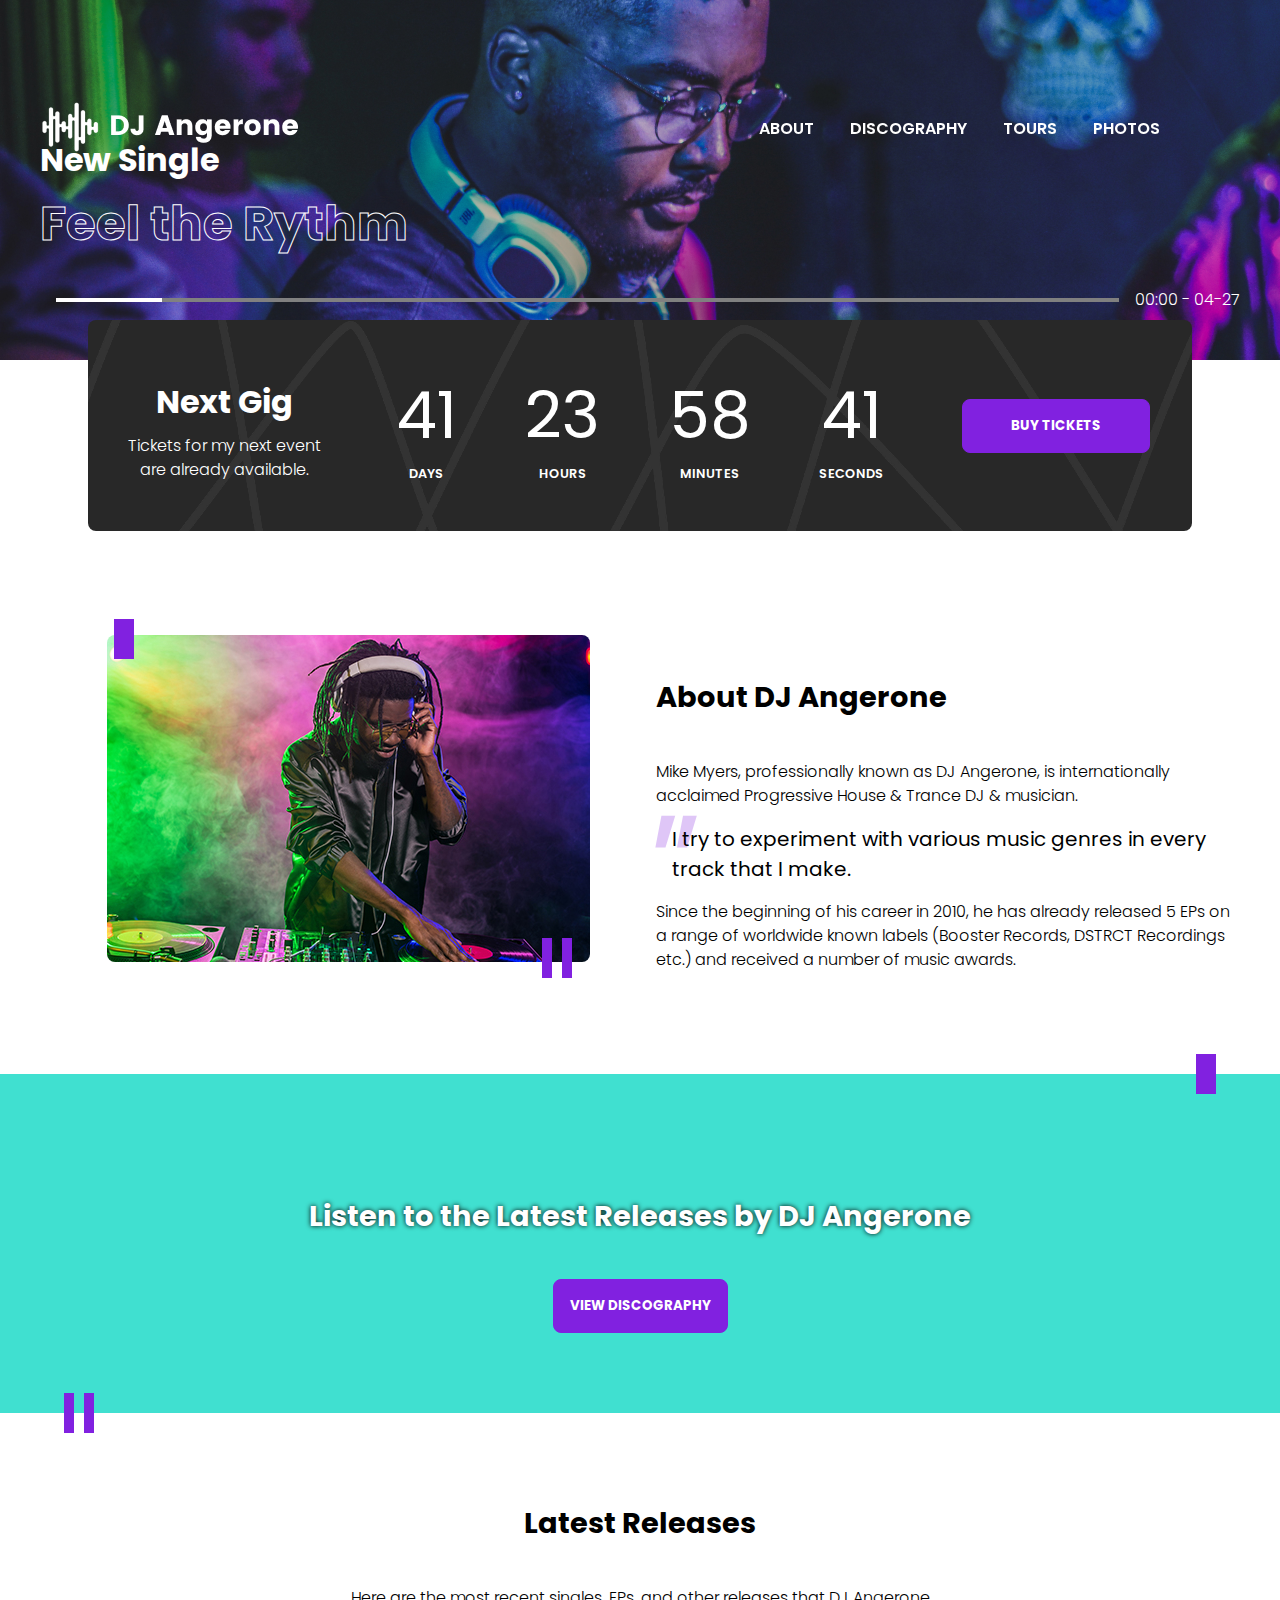
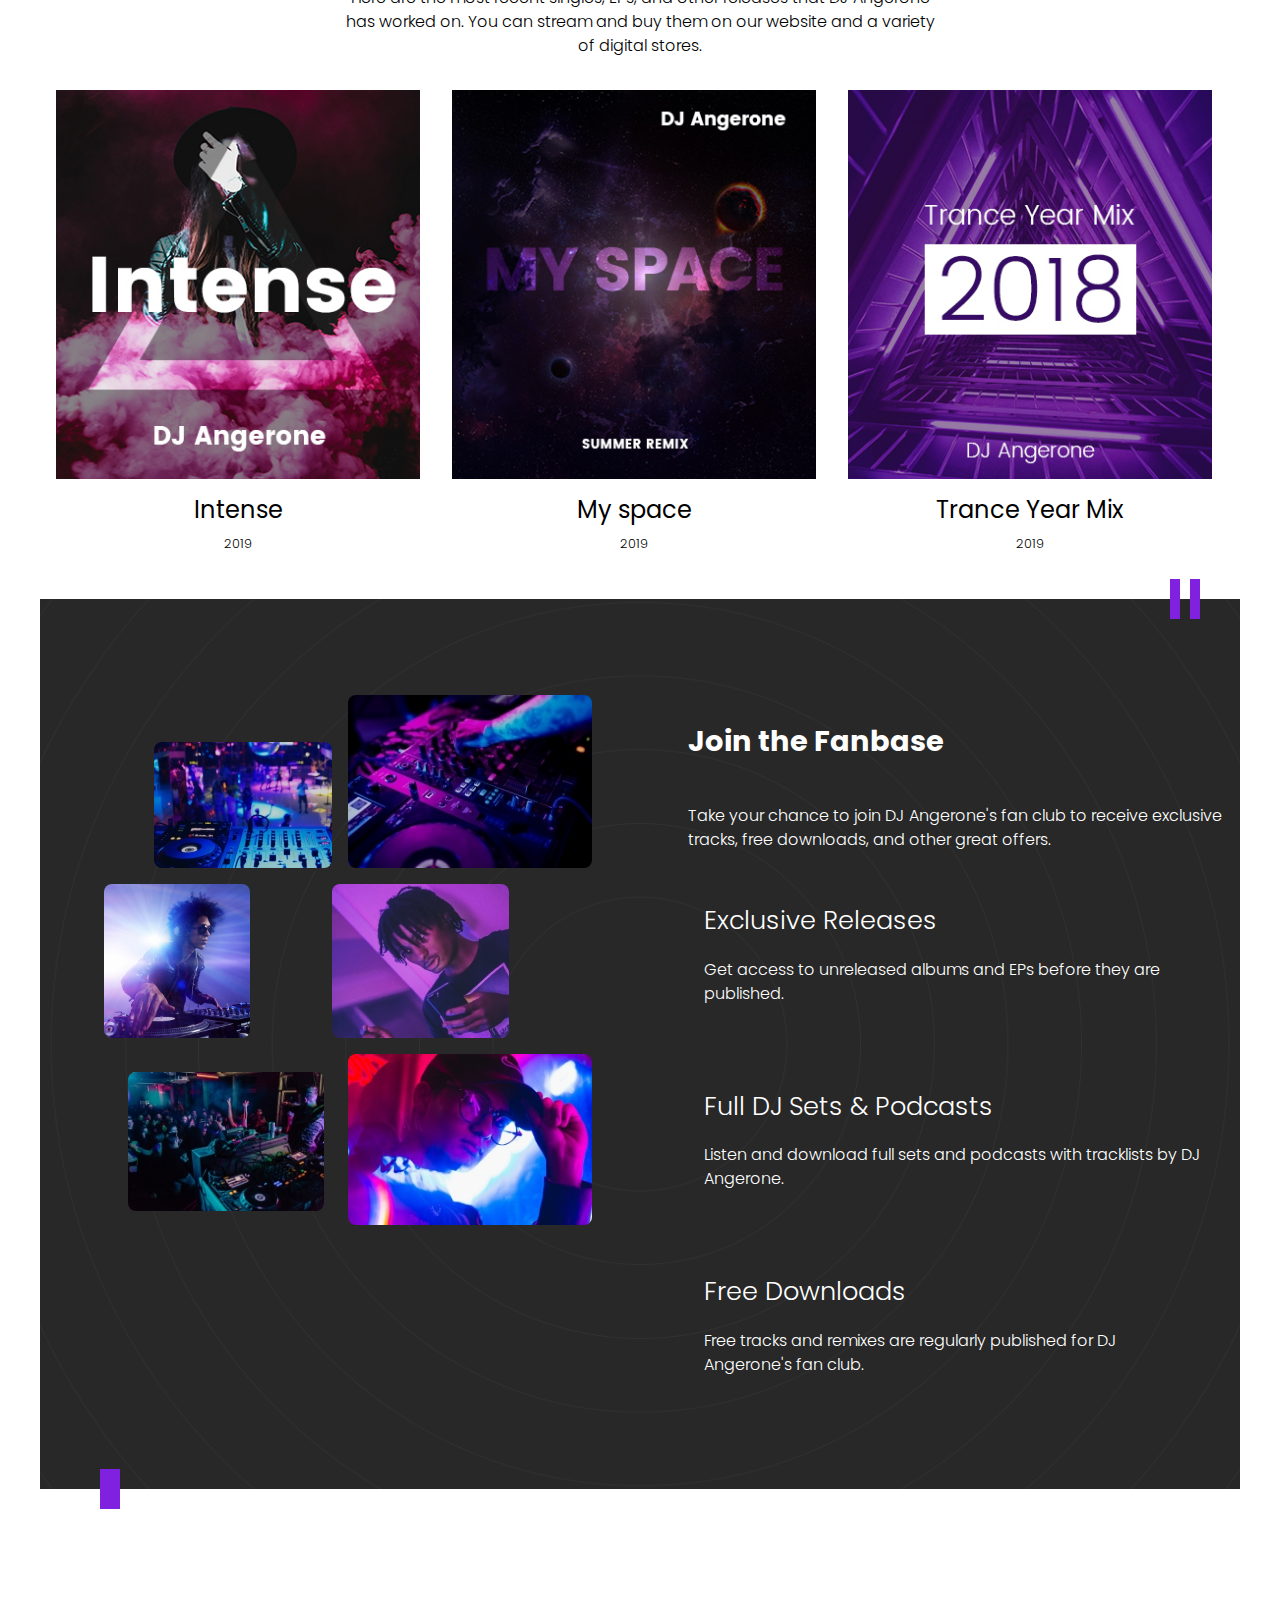
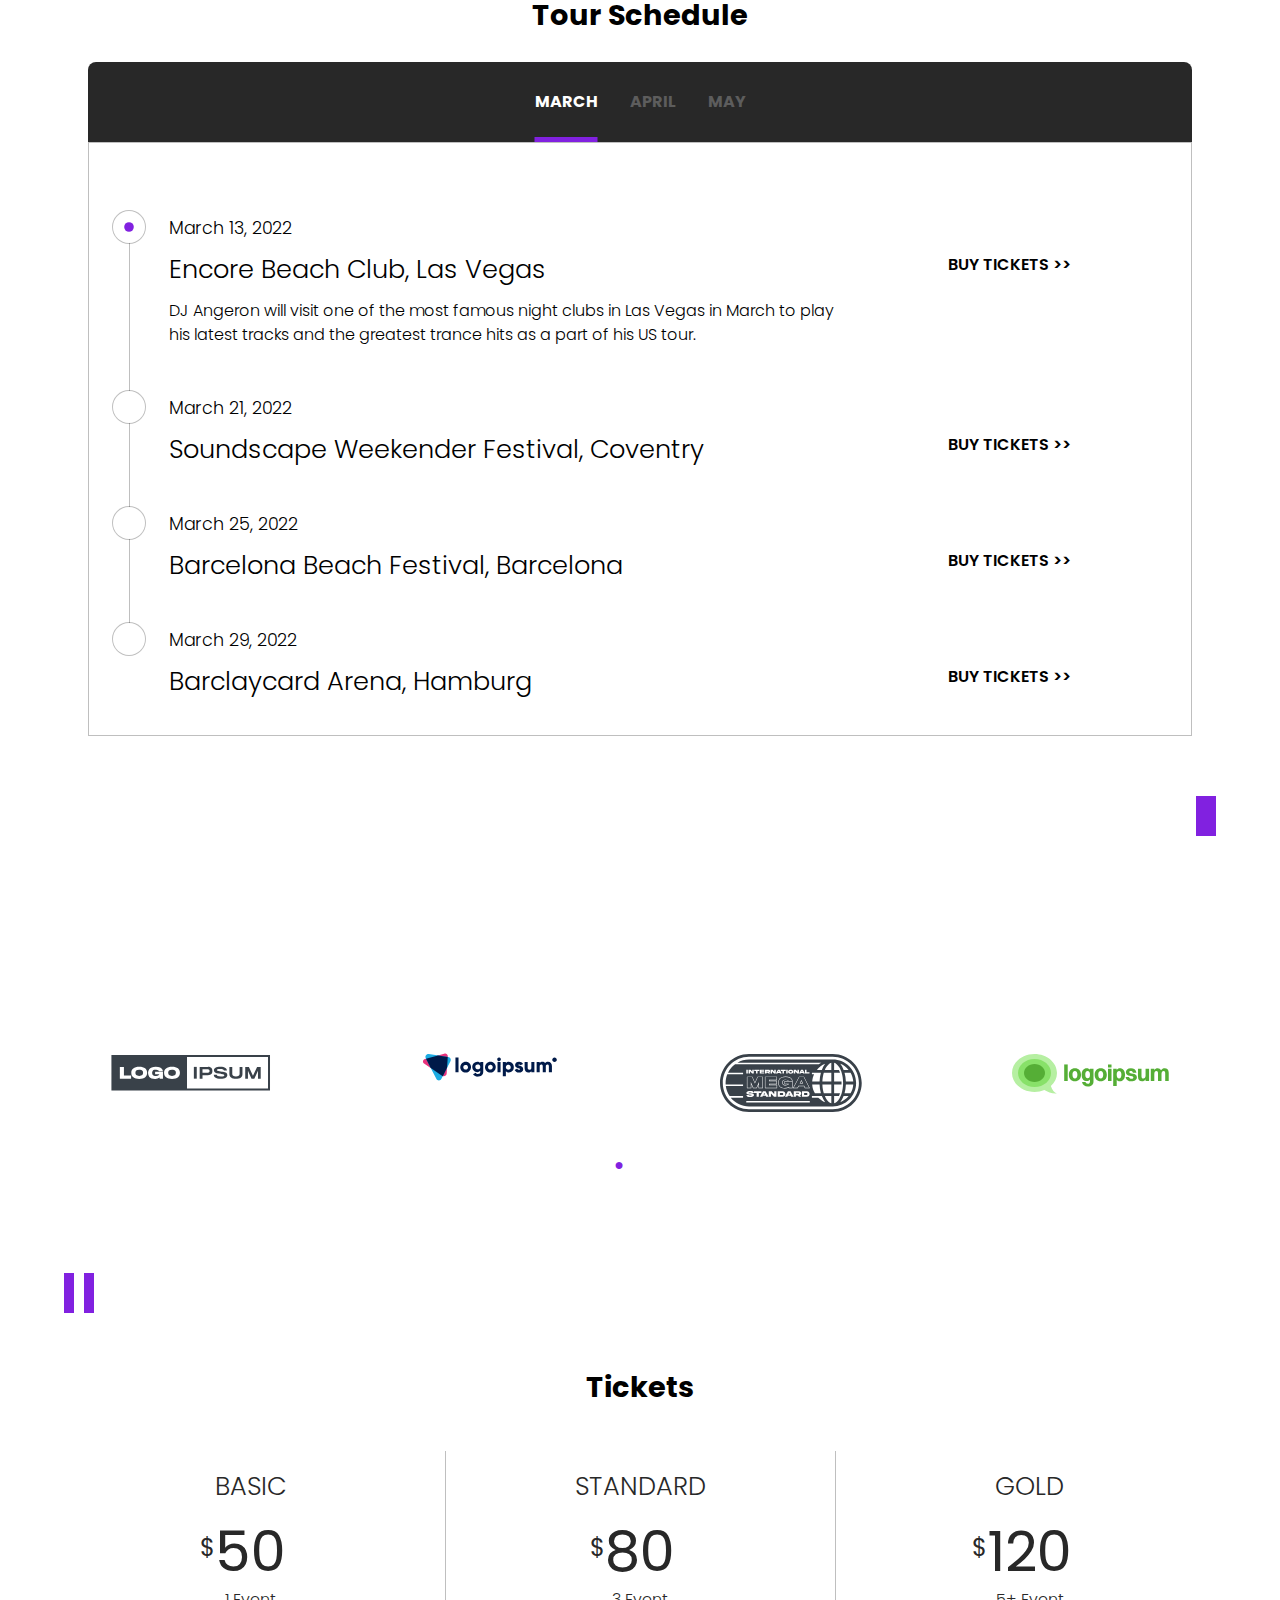
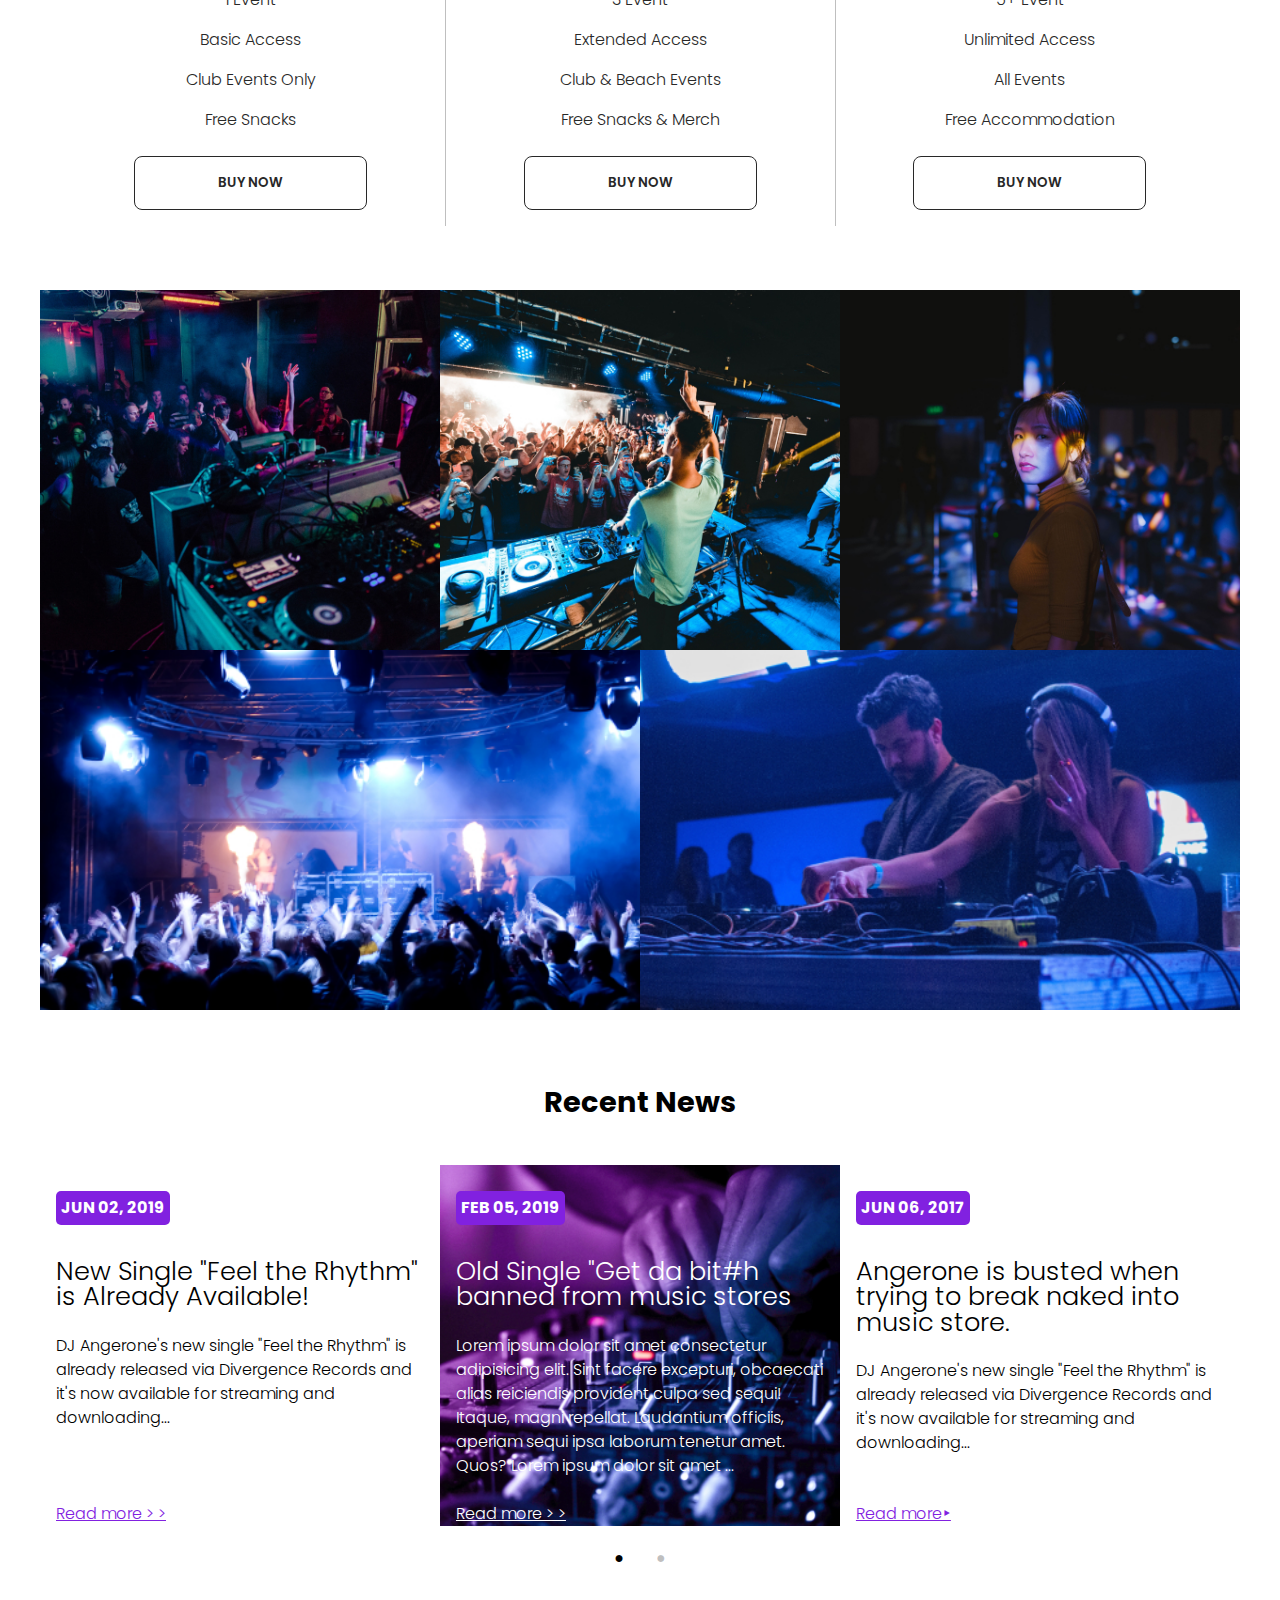
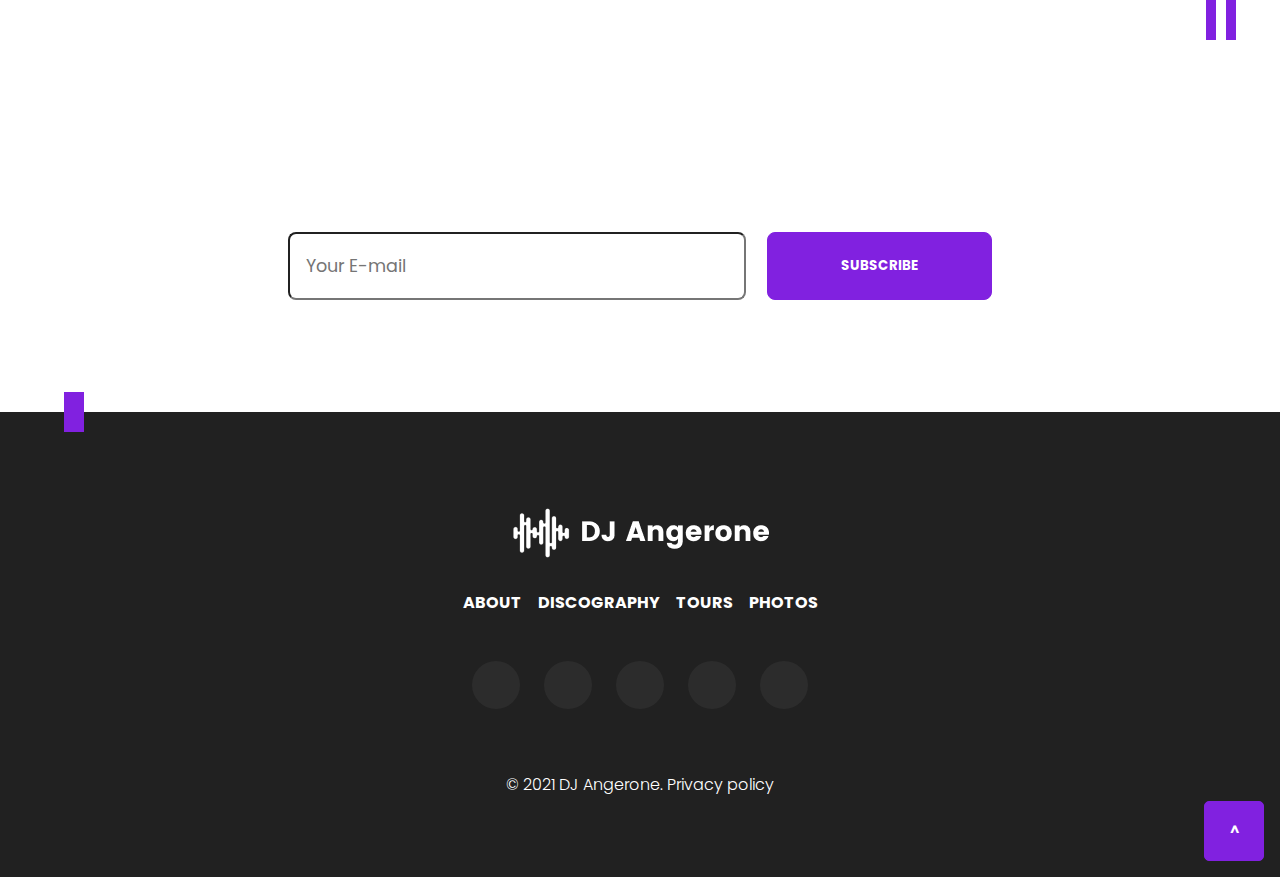
==== commit 6eb9d6a6: "fixed footer spacing" ====
--- a/index.html
+++ b/index.html
@@ -582,9 +582,7 @@
             </a>
         </nav>
         <p class="footer__p1"><span>&#169;</span> 2021 DJ Angerone. Privacy policy</p>
-        <p>
-            <button id="scrollToTop" class="footer__scrollUp">&#94;</button>
-        </p>
+        <button id="scrollToTop" class="footer__scrollUp">&#94;</button>
     </footer>
     <script src="./script/main.js" type="module"></script>
 </body>
--- a/style/main.css
+++ b/style/main.css
@@ -2012,7 +2012,7 @@
   margin: 1rem 0 0 0;
 }
 
-.main .container {
+.main .main__news .container {
   display: -webkit-box;
   display: -ms-flexbox;
   display: flex;
@@ -2024,7 +2024,7 @@
   margin: 0 auto;
 }
 
-.main .container section {
+.main .main__news .container section {
   text-align: left;
   padding: 1rem;
   -webkit-box-flex: 1;
@@ -2032,46 +2032,46 @@
           flex: 1 0 100%;
 }
 
-.main .container .main__news__section:nth-child(even) {
+.main .main__news .container .main__news__section:nth-child(even) {
   color: white;
   background-image: url("/ressources/images/homepage-news-background.jpg");
   background-size: cover;
 }
 
-.main .container .main__news__section:nth-child(even) a {
+.main .main__news .container .main__news__section:nth-child(even) a {
   color: white;
 }
 
 @media only screen and (min-width: 768px) {
-  .main .container {
+  .main .main__news .container {
     max-width: 768px;
   }
-  .main .container section {
+  .main .main__news .container section {
     -webkit-box-flex: 1;
         -ms-flex: 1 0 50%;
             flex: 1 0 50%;
   }
-  .main li:nth-child(even) {
+  .main .main__news li:nth-child(even) {
     display: none;
     visibility: hidden;
   }
 }
 
 @media only screen and (min-width: 1200px) {
-  .main .container {
+  .main .main__news .container {
     max-width: 1200px;
   }
-  .main .container section {
+  .main .main__news .container section {
     -webkit-box-flex: 1;
         -ms-flex: 1 0 33.33%;
             flex: 1 0 33.33%;
   }
-  .main li {
+  .main .main__news li {
     display: none;
     visibility: hidden;
   }
-  .main li:nth-child(1),
-  .main li:nth-child(3) {
+  .main .main__news li:nth-child(1),
+  .main .main__news li:nth-child(3) {
     display: list-item;
     visibility: visible;
   }
@@ -2304,6 +2304,12 @@
   opacity: 1;
 }
 
+@media screen and (max-width: 320px) {
+  .footer__nav1 a {
+    margin: 0 auto;
+  }
+}
+
 @media screen and (min-width: 400px) {
   .footer__nav1 {
     -webkit-box-orient: horizontal;
@@ -2372,8 +2378,14 @@
 
 @media screen and (min-width: 768px) {
   .footer {
-    padding-block: 5rem;
-  }
+    padding-block: 3rem;
+  }
+}
+
+.footer #scrollToTop {
+  position: absolute;
+  right: 1rem;
+  bottom: 1rem;
 }
 
 .hidden {
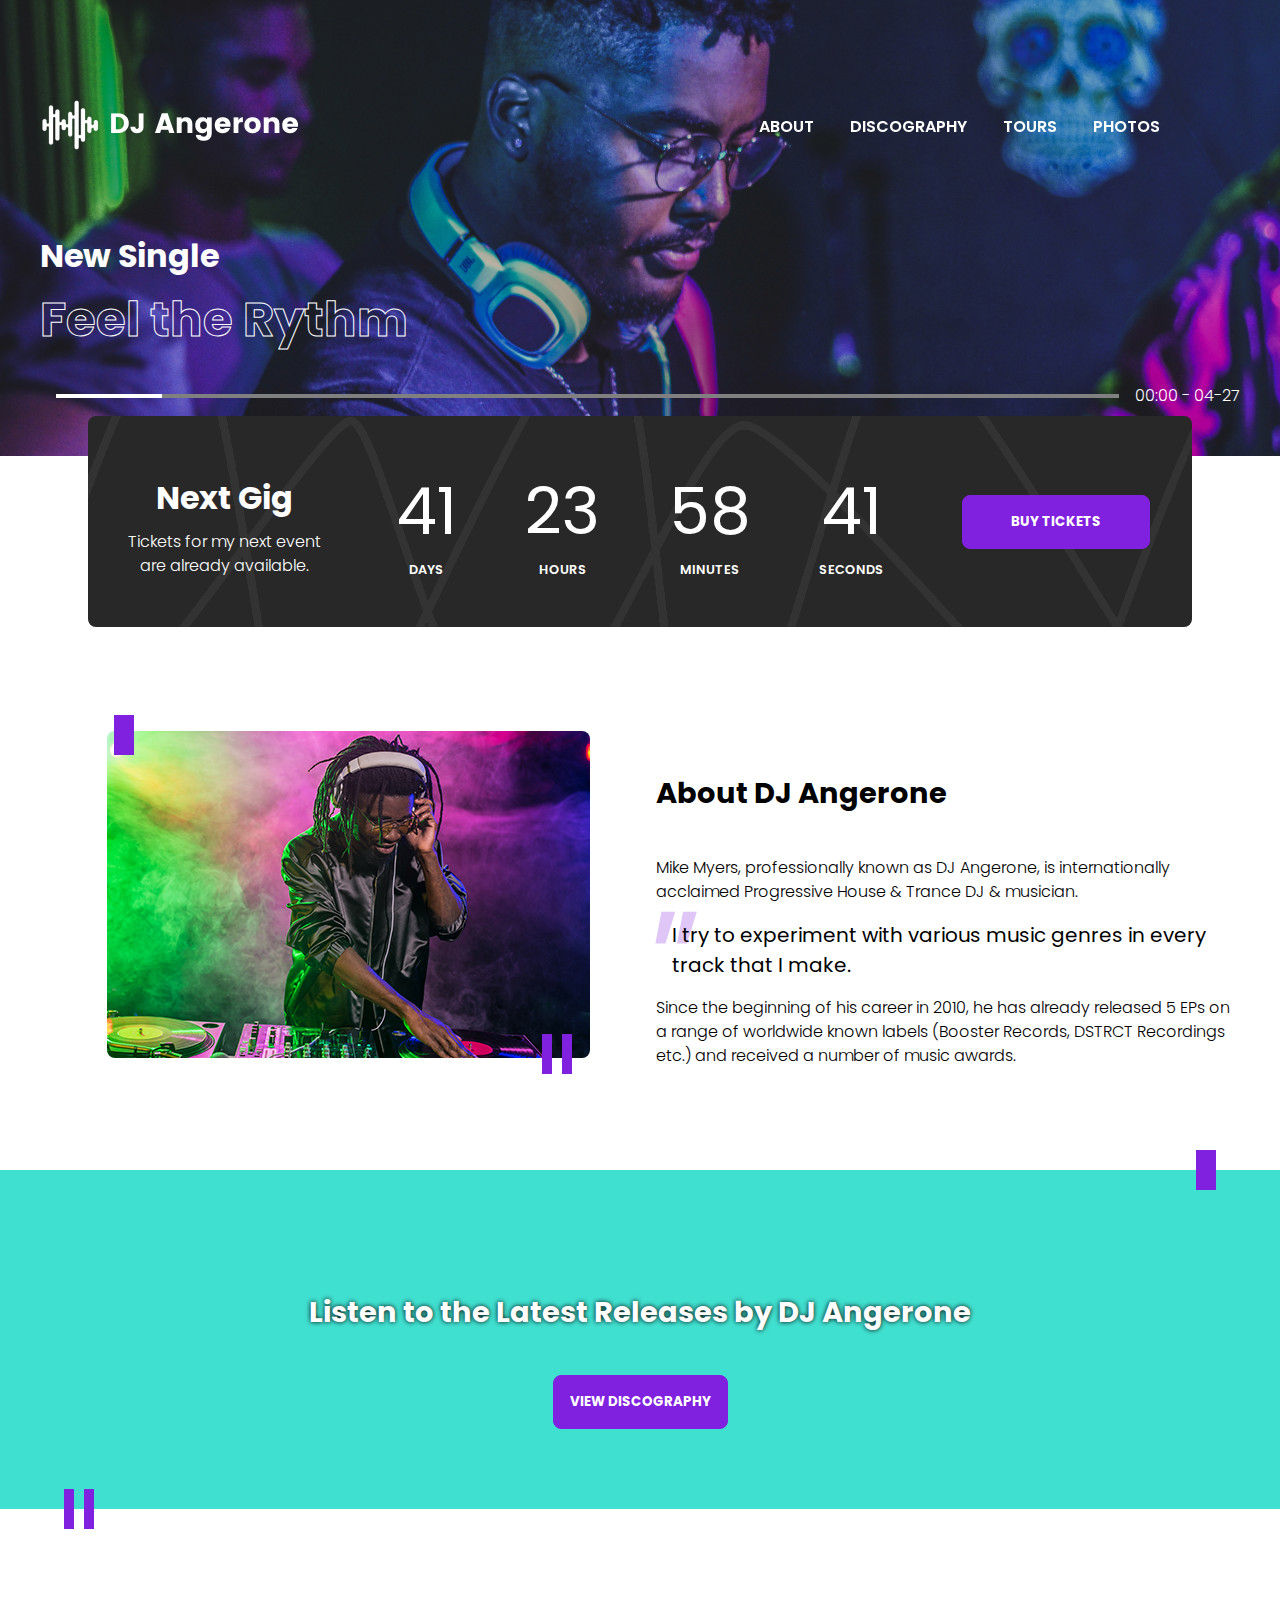
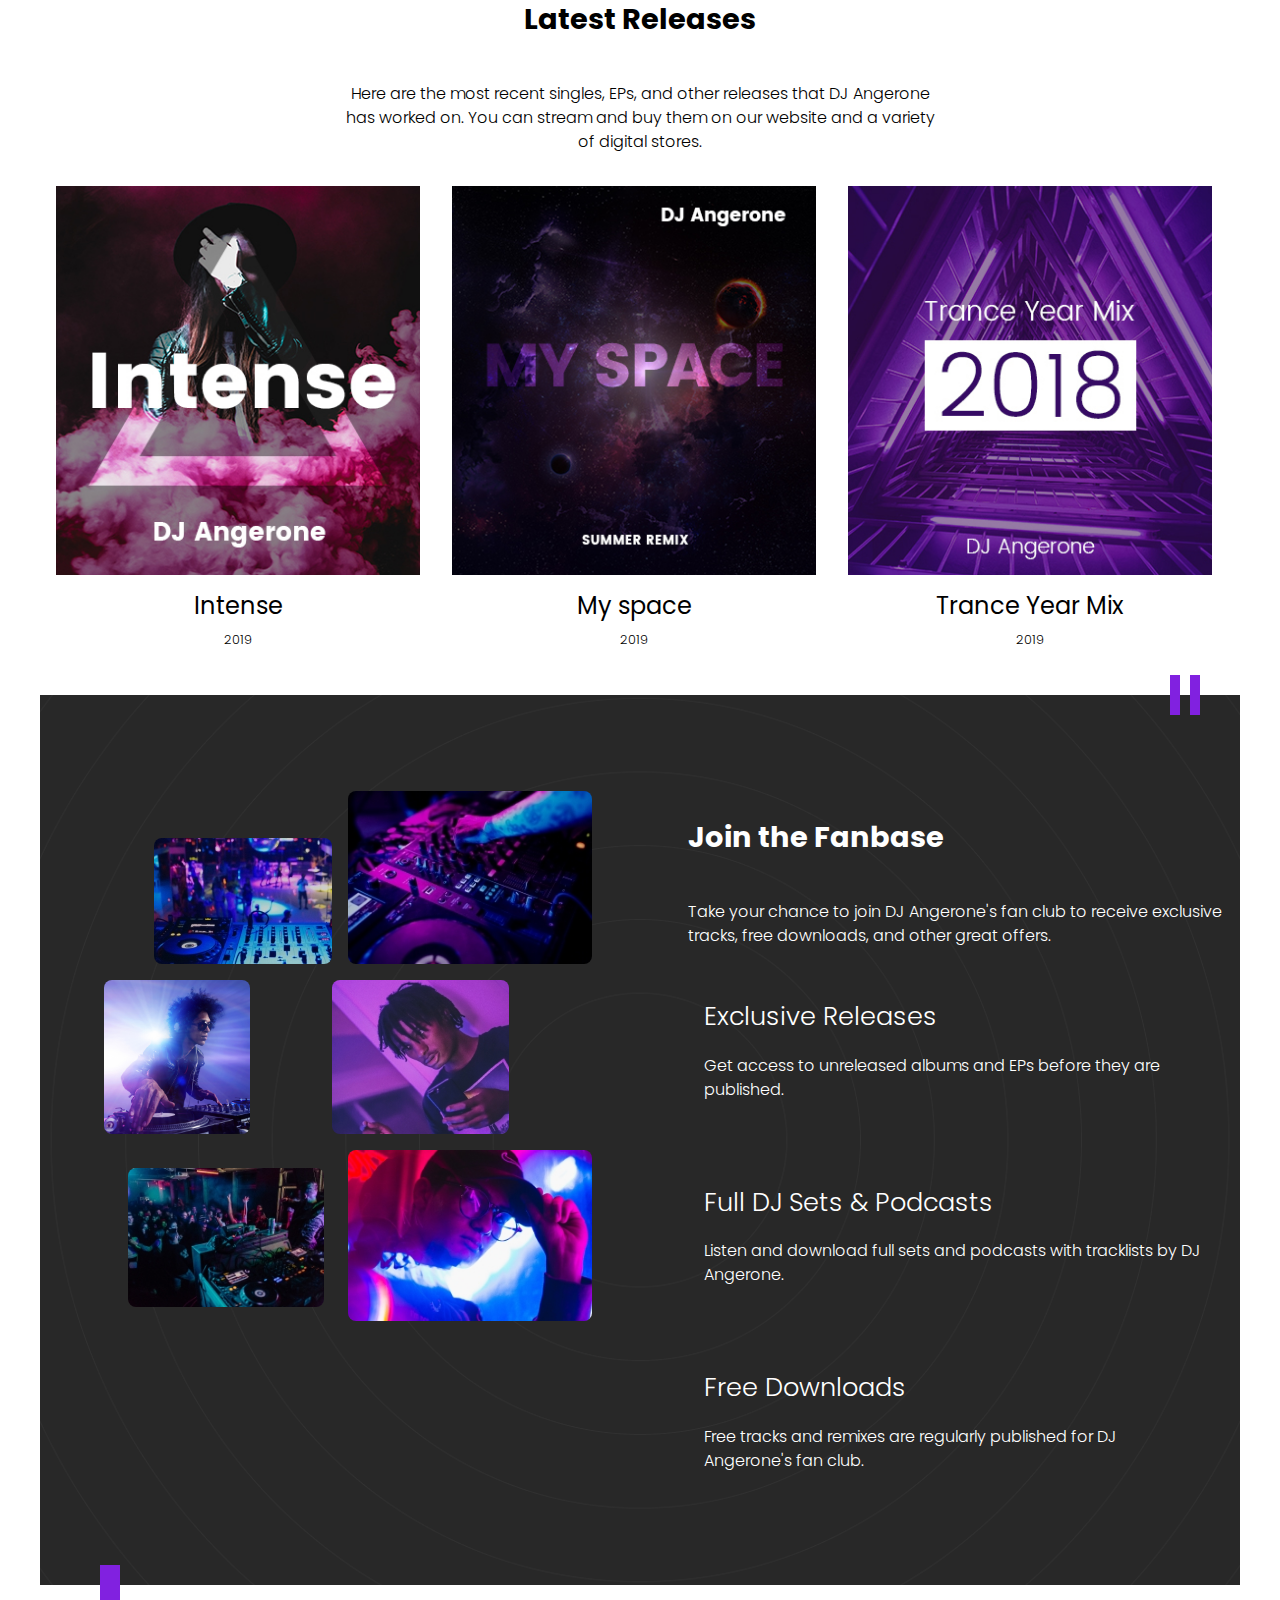
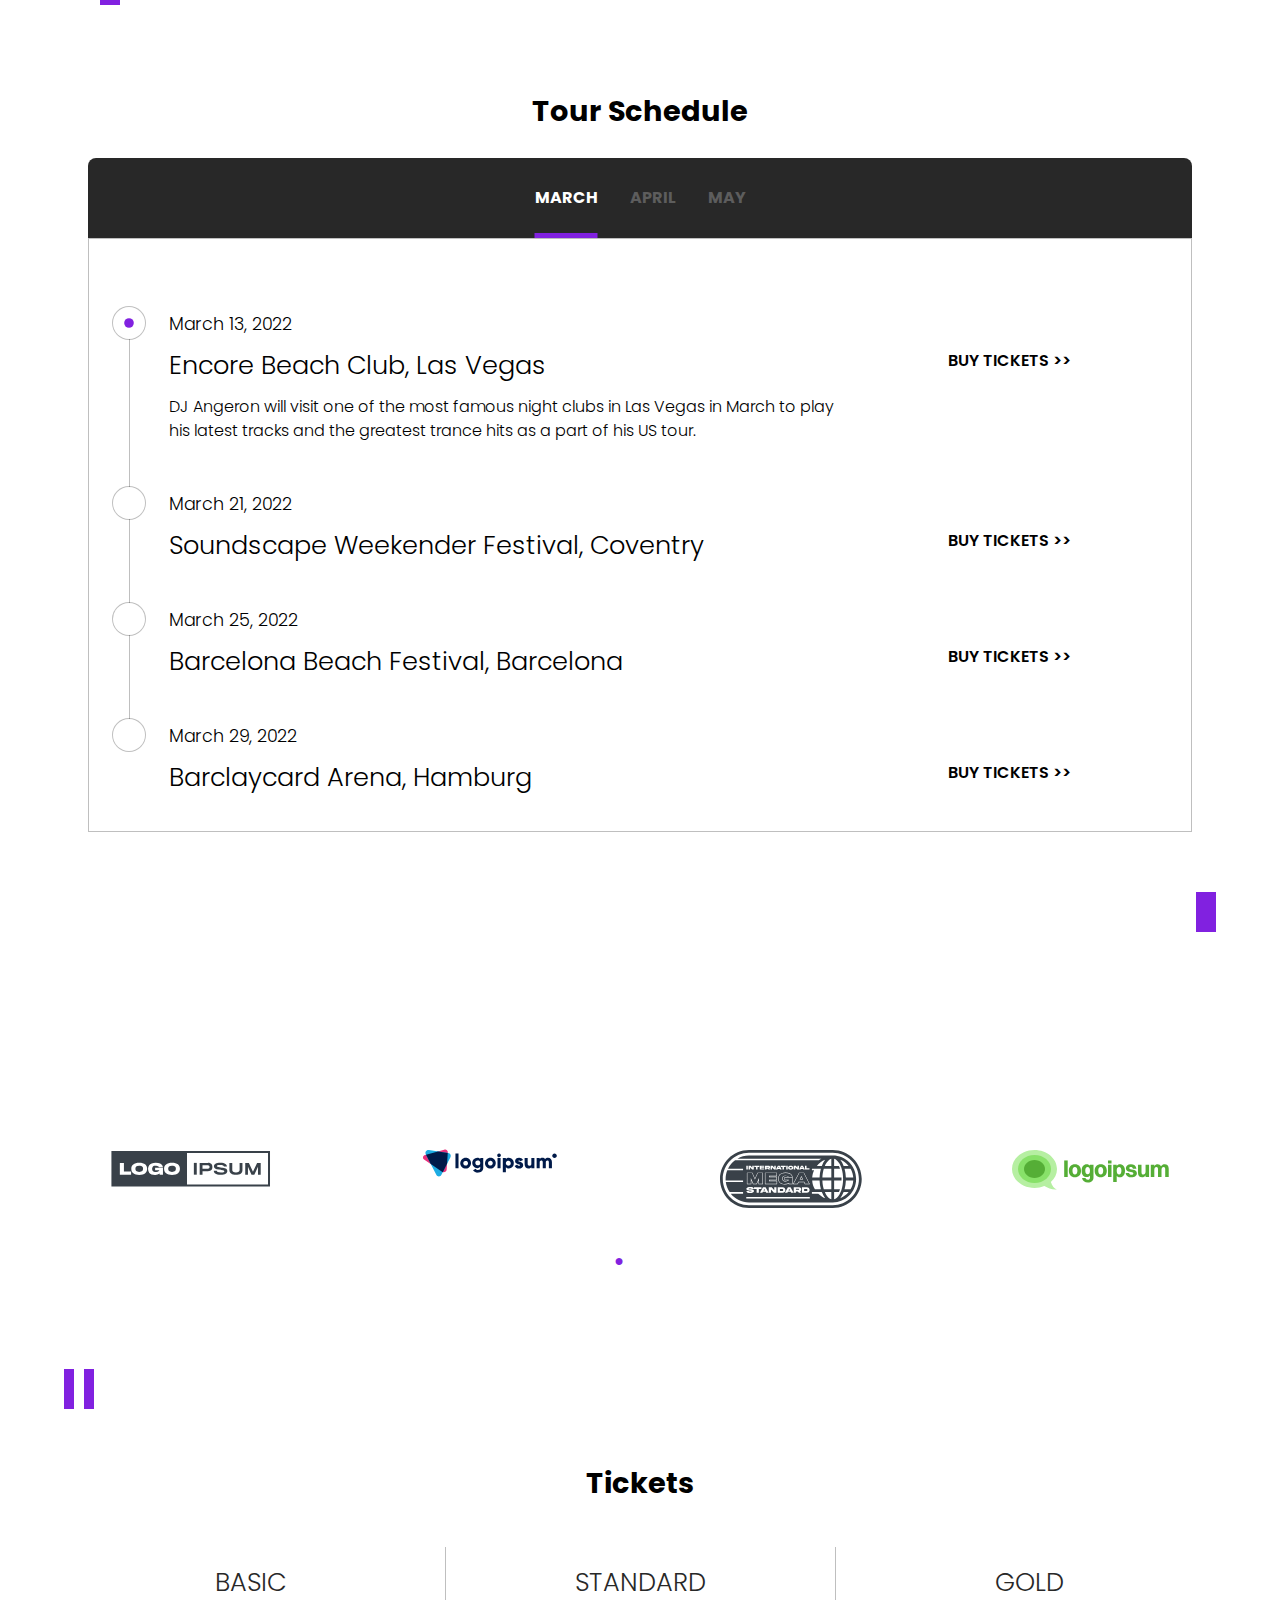
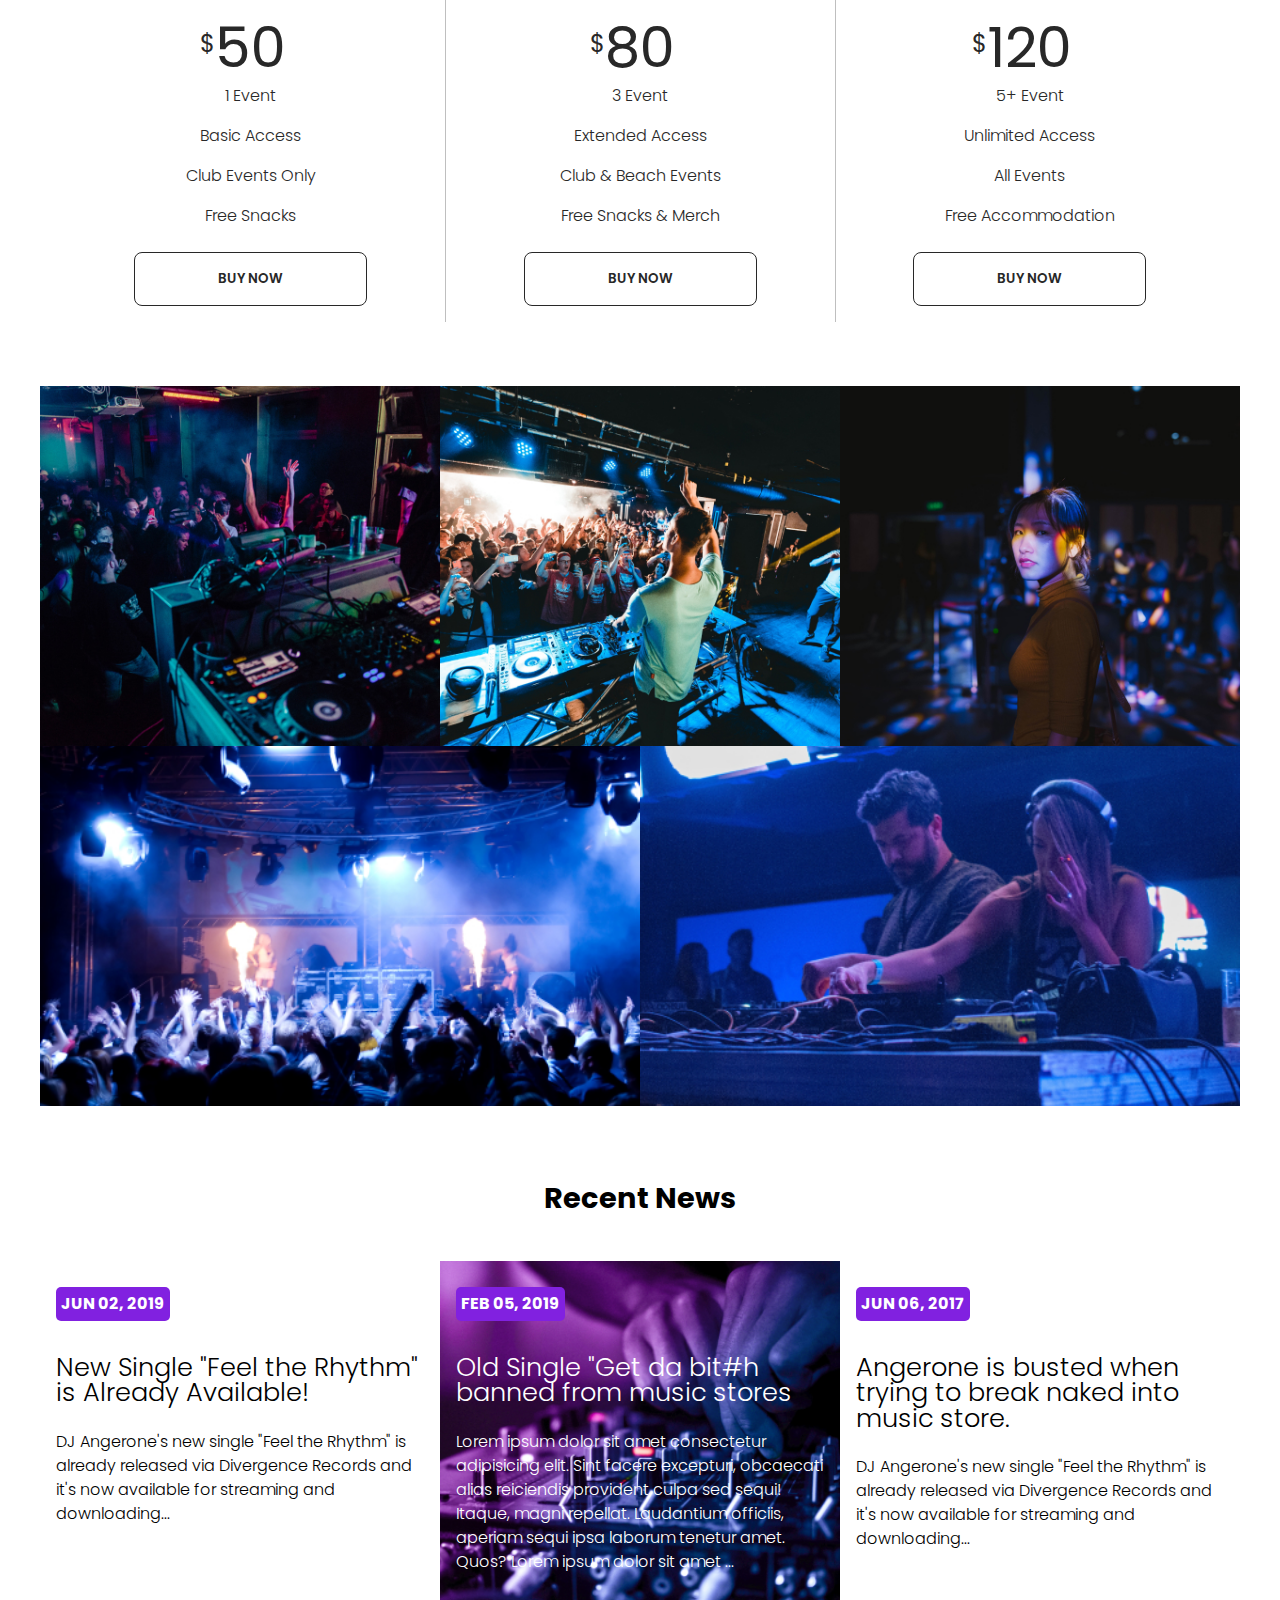
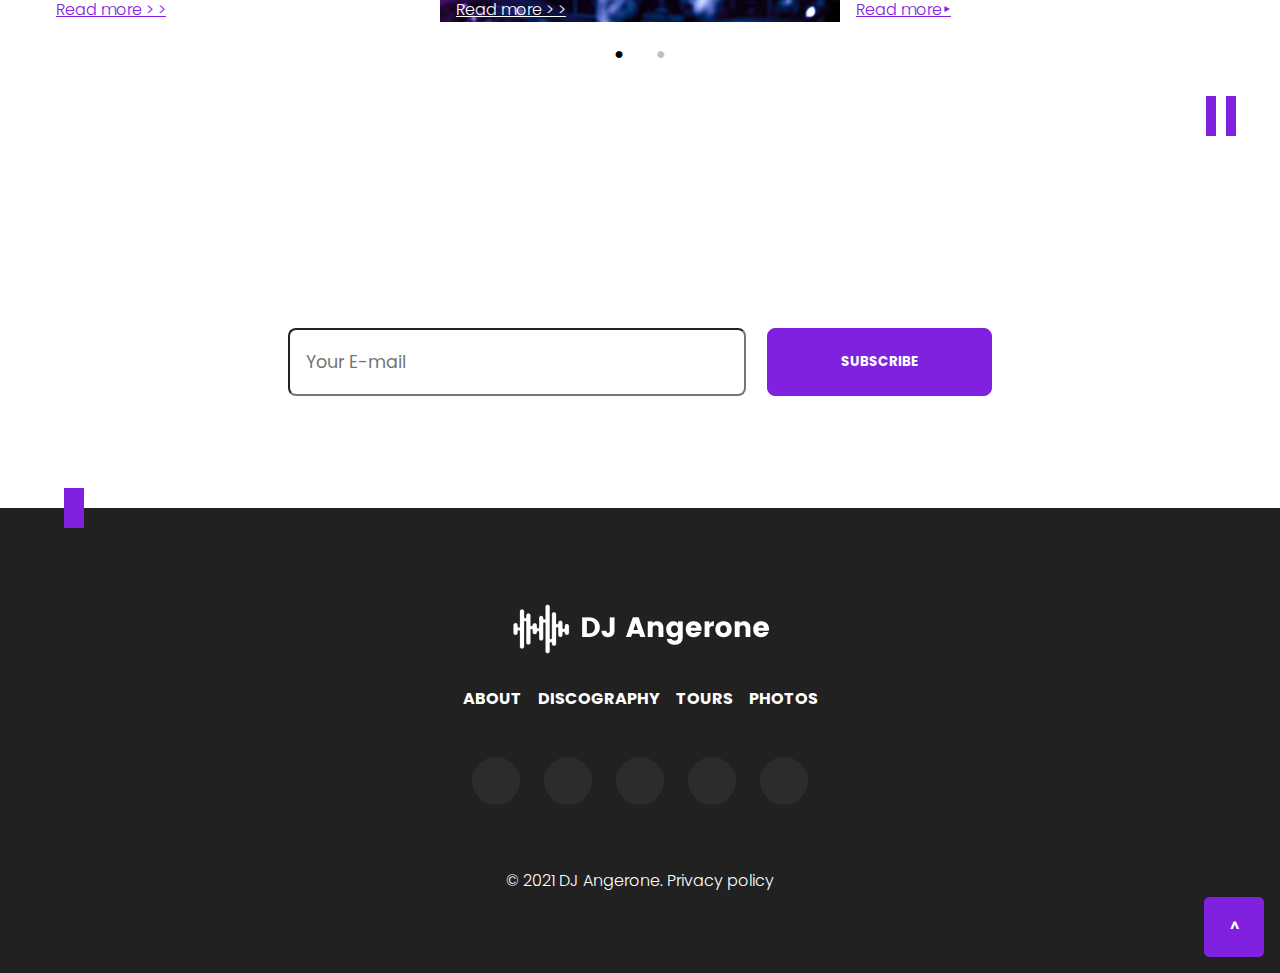
==== commit 6c20c5c1: "working on tour purple dot" ====
--- a/index.html
+++ b/index.html
@@ -289,23 +289,23 @@
             </div>
             <div class="main__tour__news">
                 <ul class="news1">
-                    <li>
+                    <li class="active" id="news1item1">
                         <p class="date">March 13, 2022</p>
                         <h3>Encore Beach Club, Las Vegas</h3>
                         <p>DJ Angeron will visit one of the most famous night clubs in Las Vegas in March to play his latest tracks and the greatest trance hits as a part of his US tour.</p>
                         <a href="#">BUY TICKETS >></a>
                     </li>
-                    <li>
+                    <li id="news1item2">
                         <p class="date">March 21, 2022</p>
                         <h3>Soundscape Weekender Festival, Coventry</h3>
                         <a href="#">BUY TICKETS >></a>
                     </li>
-                    <li>
+                    <li id="news1item3">
                         <p class="date">March 25, 2022</p>
                         <h3>Barcelona Beach Festival, Barcelona</h3>
                         <a href="#">BUY TICKETS >></a>
                     </li>
-                    <li>
+                    <li id="news1item4">
                         <p class="date">March 29, 2022</p>
                         <h3>Barclaycard Arena, Hamburg</h3>
                         <a href="#">BUY TICKETS >></a>
--- a/style/main.css
+++ b/style/main.css
@@ -514,7 +514,20 @@
   }
 }
 
+@media screen and (min-width: 768px) {
+  .main__banner {
+    padding: 8rem 1rem 3rem 1rem;
+  }
+}
+
+@media screen and (min-width: 1024px) {
+  .main__banner {
+    padding: 10rem 1rem 3rem 1rem;
+  }
+}
+
 .main__banner.page_about {
+  padding: 4rem 1rem 3rem 1rem;
   background-image: url("../ressources/images/banner-img.jpg");
 }
 
@@ -549,6 +562,7 @@
 }
 
 .main__banner.page_discography {
+  padding: 4rem 1rem 3rem 1rem;
   background-image: url("../ressources/images/banner-img.jpg");
 }
 
@@ -583,6 +597,7 @@
 }
 
 .main__banner.page_tour {
+  padding: 4rem 1rem 3rem 1rem;
   background-image: url("../ressources/images/banner-img.jpg");
 }
 
@@ -617,6 +632,7 @@
 }
 
 .main__banner.page_gallery {
+  padding: 4rem 1rem 3rem 1rem;
   background-image: url("../ressources/images/banner-img.jpg");
 }
 
@@ -648,6 +664,10 @@
   left: .35rem;
   -webkit-transform: translateY(-50%);
           transform: translateY(-50%);
+}
+
+.main__banner.page_about h4 span:last-of-type, .main__banner.page_discography h4 span:last-of-type, .main__banner.page_tour h4 span:last-of-type, .main__banner.page_gallery h4 span:last-of-type {
+  opacity: .6;
 }
 
 .main__touch {
@@ -1544,6 +1564,11 @@
   font-size: 1.1rem;
 }
 
+.main__tour__news ul li p,
+.main__tour__news ul li h3 {
+  pointer-events: none;
+}
+
 .main__tour__news ul li a {
   color: inherit;
   text-decoration: none;
@@ -1563,7 +1588,7 @@
           box-shadow: 0px 0px 0px 1px rgba(0, 0, 0, 0.25);
 }
 
-.main__tour__news ul li:first-child::after {
+.main__tour__news ul li.active::after {
   content: '';
   position: absolute;
   height: 2rem;
@@ -2034,7 +2059,7 @@
 
 .main .main__news .container .main__news__section:nth-child(even) {
   color: white;
-  background-image: url("/ressources/images/homepage-news-background.jpg");
+  background-image: url("../ressources/images/homepage-news-background.jpg");
   background-size: cover;
 }
 
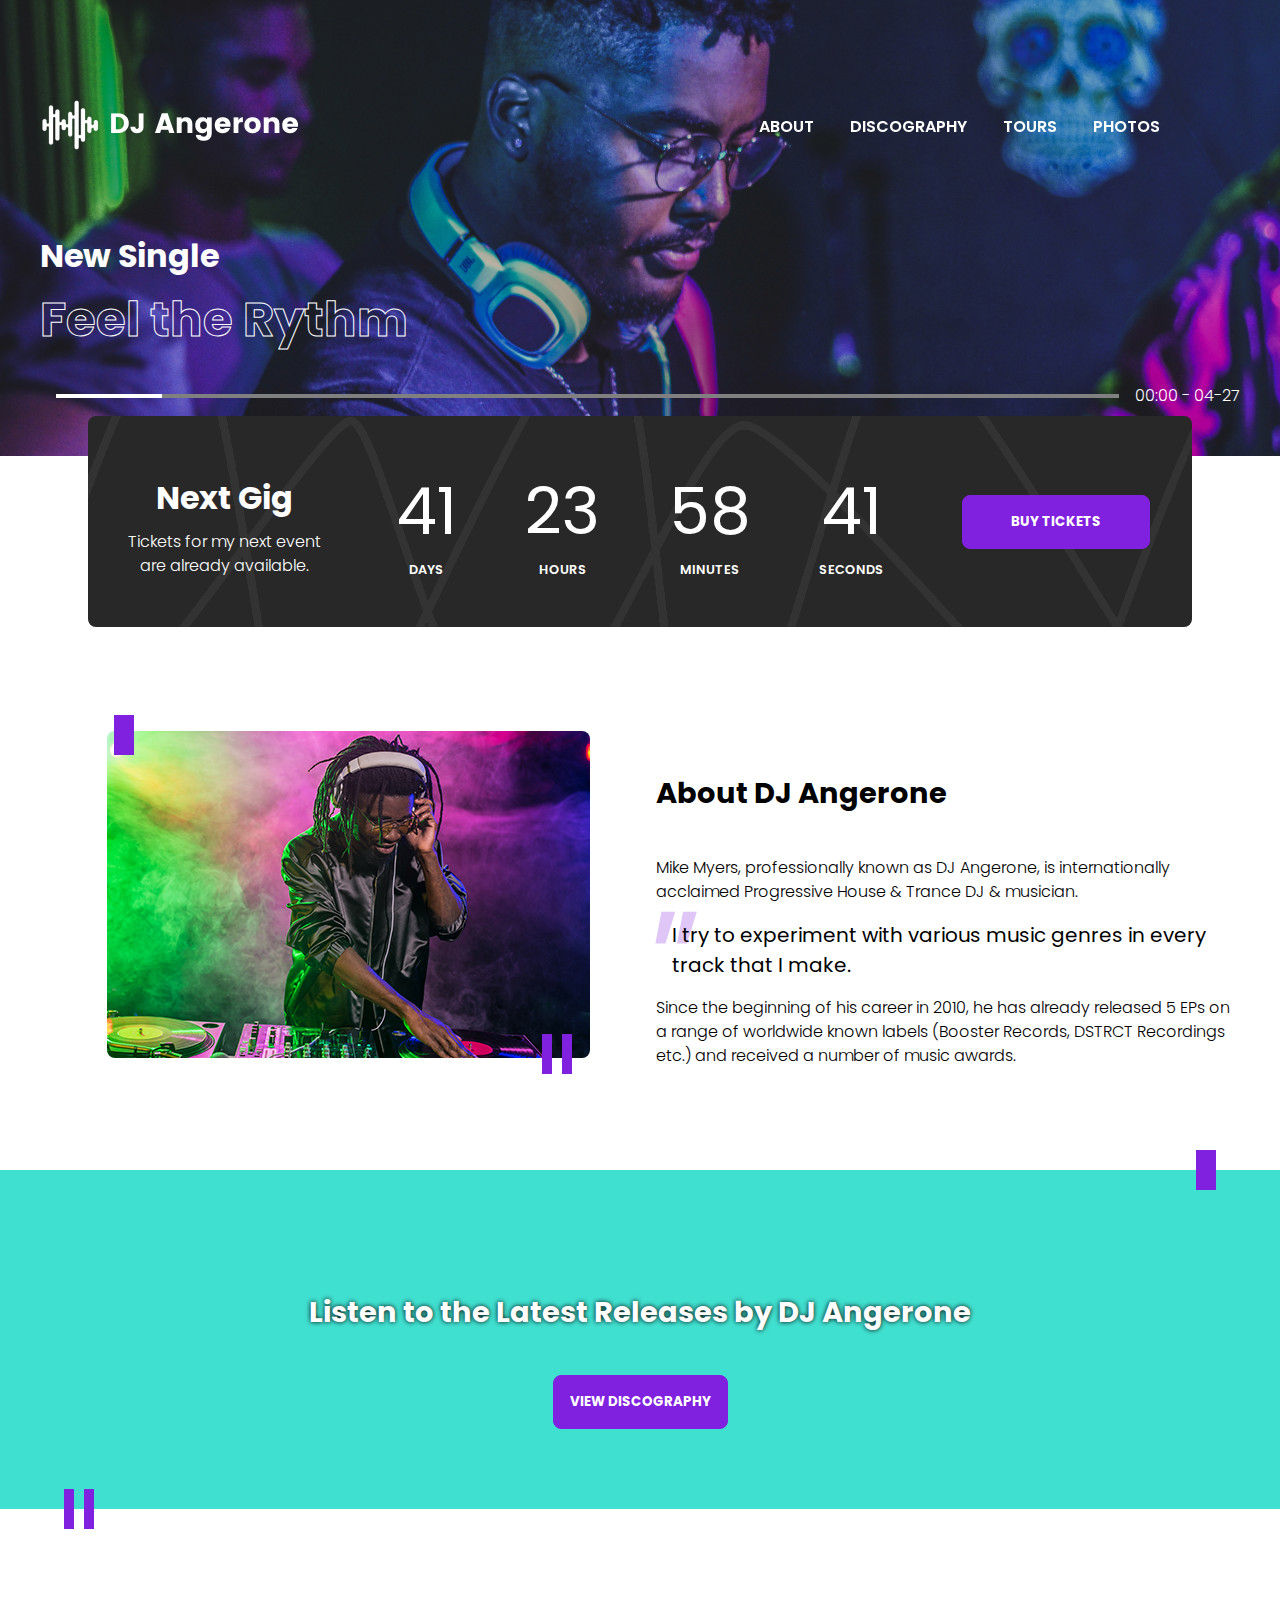
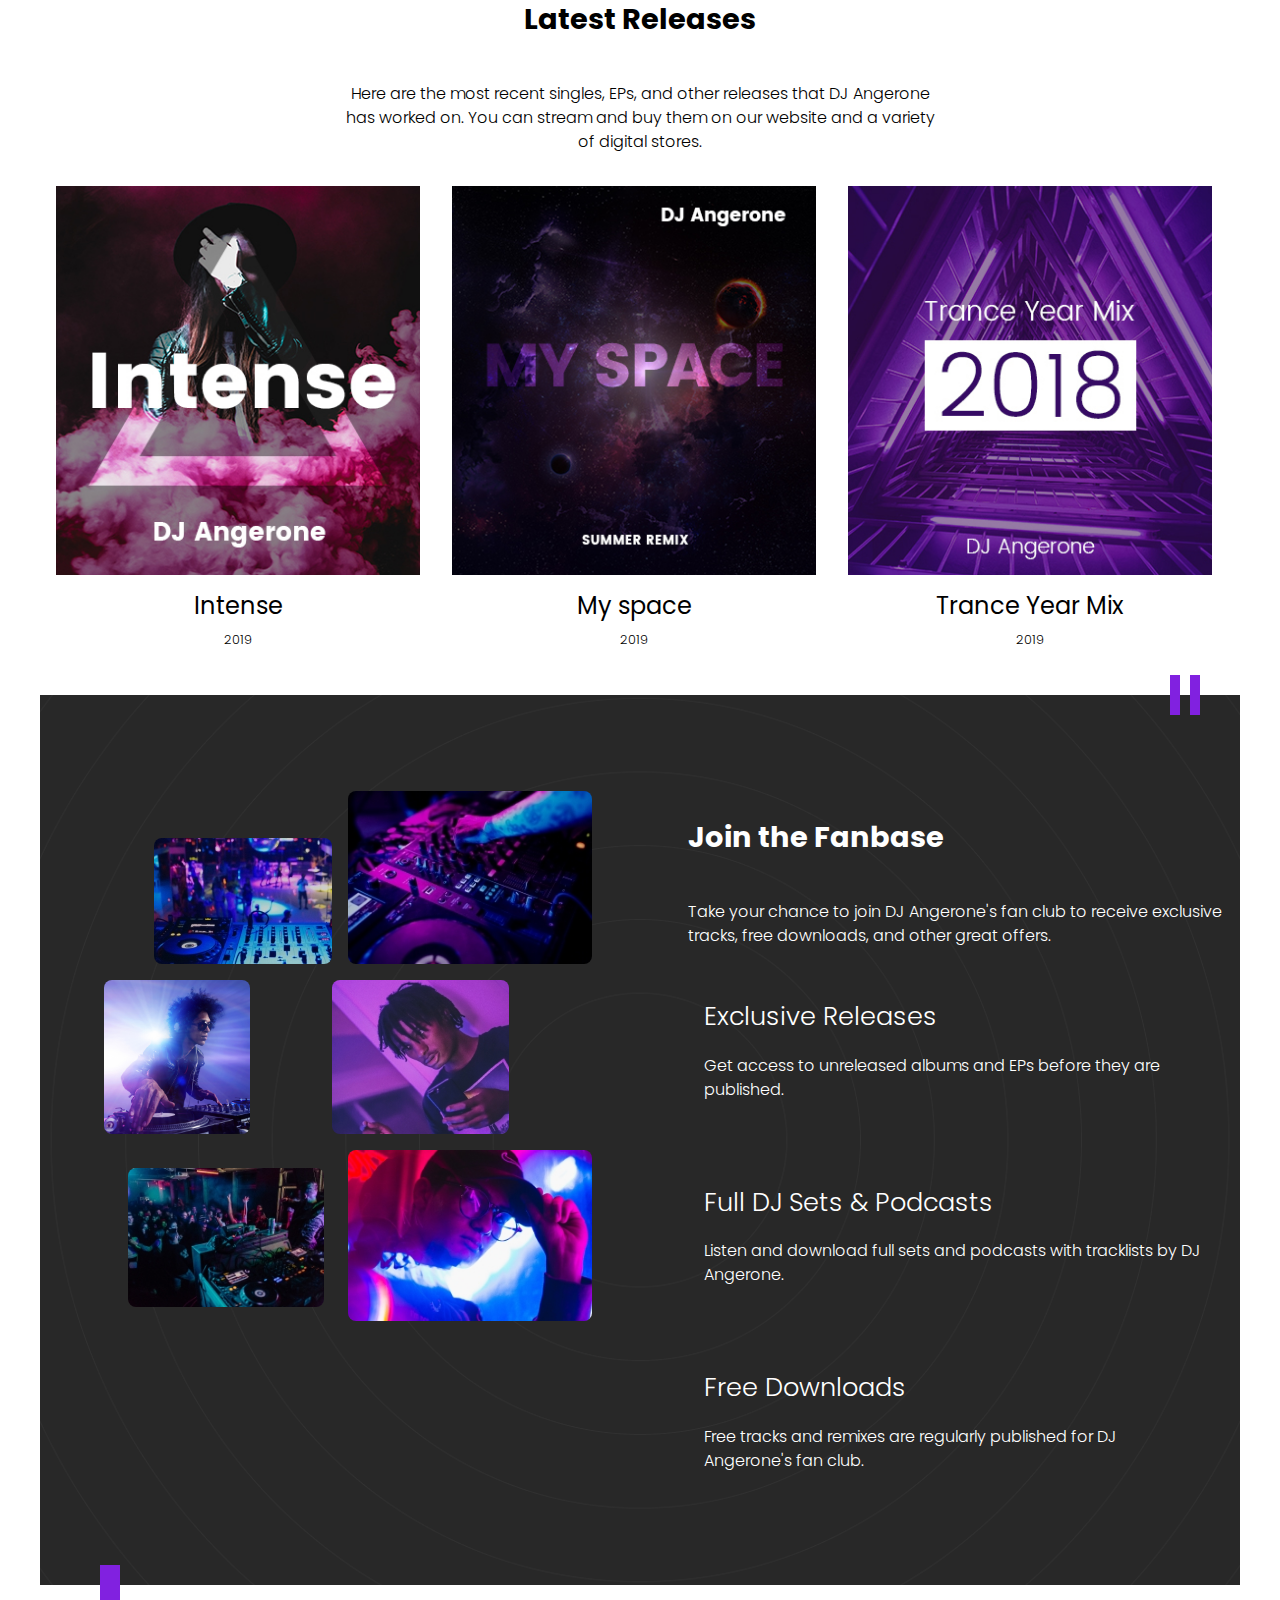
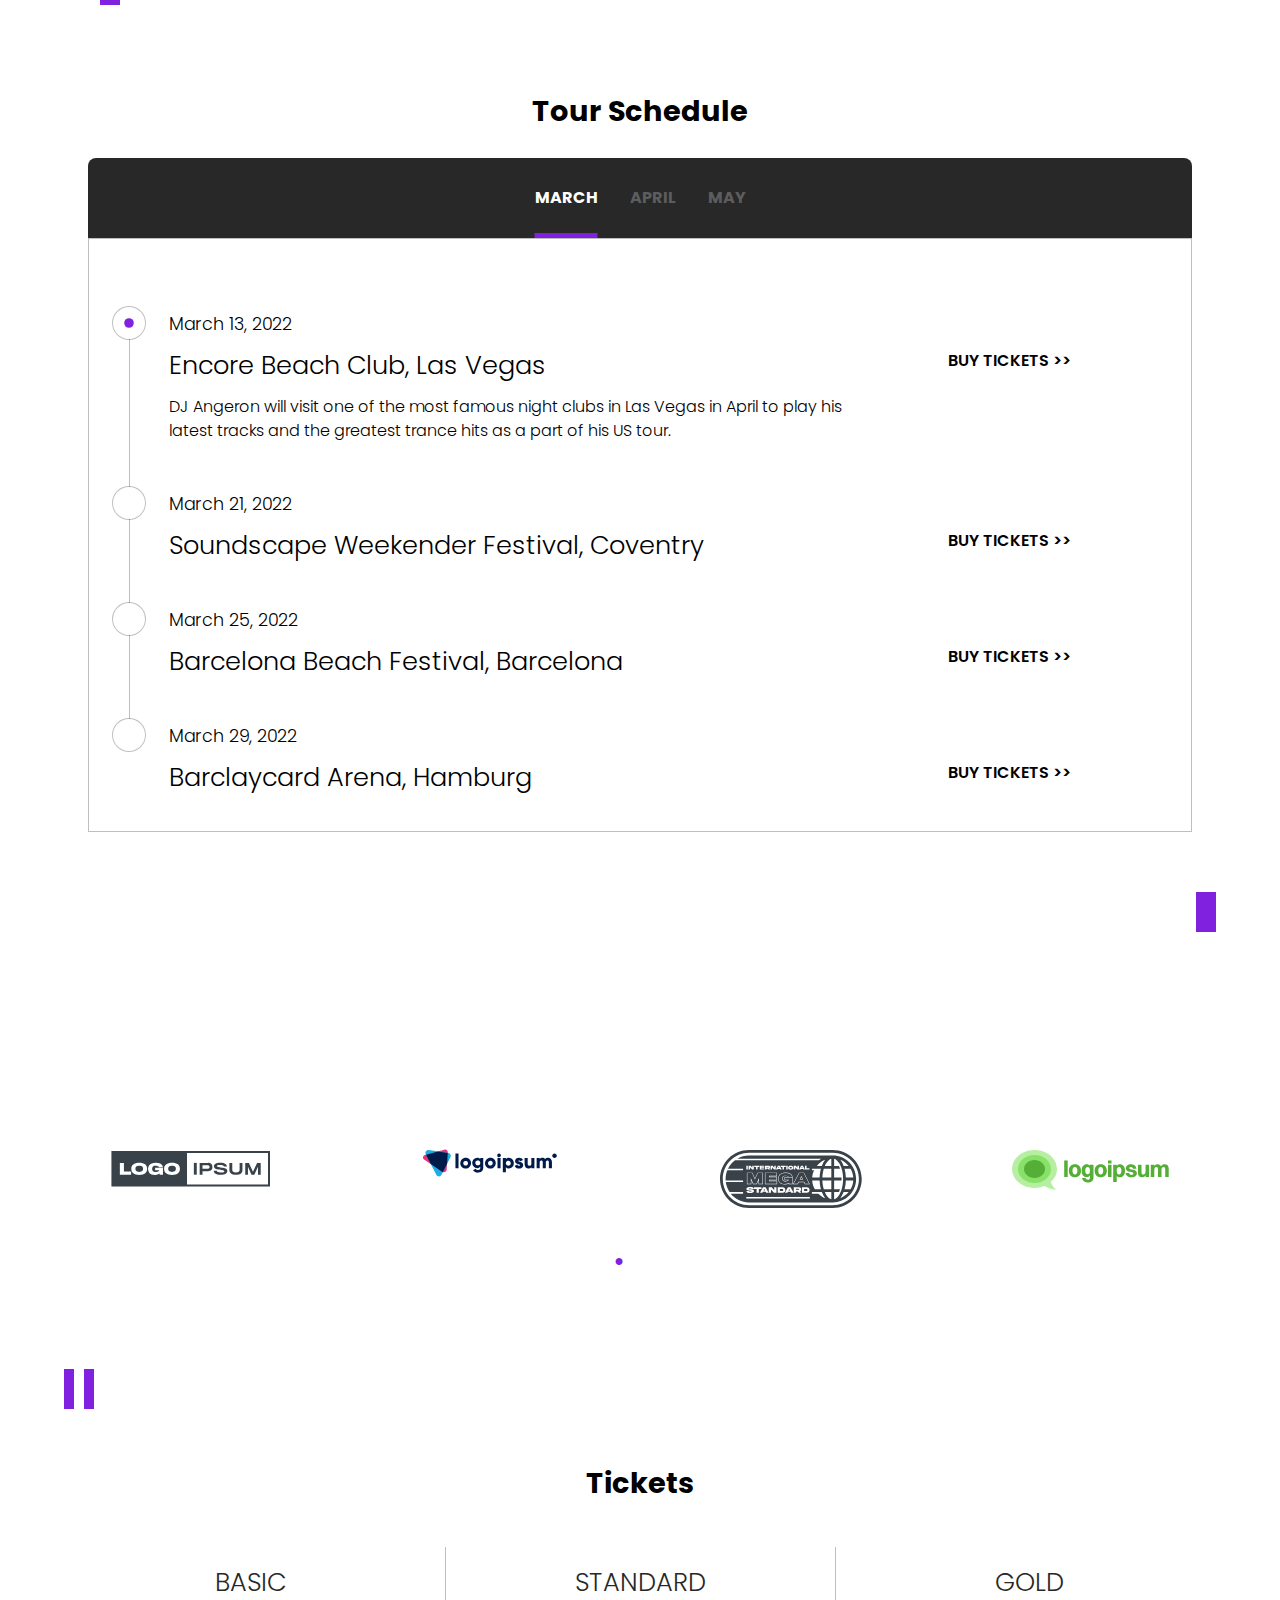
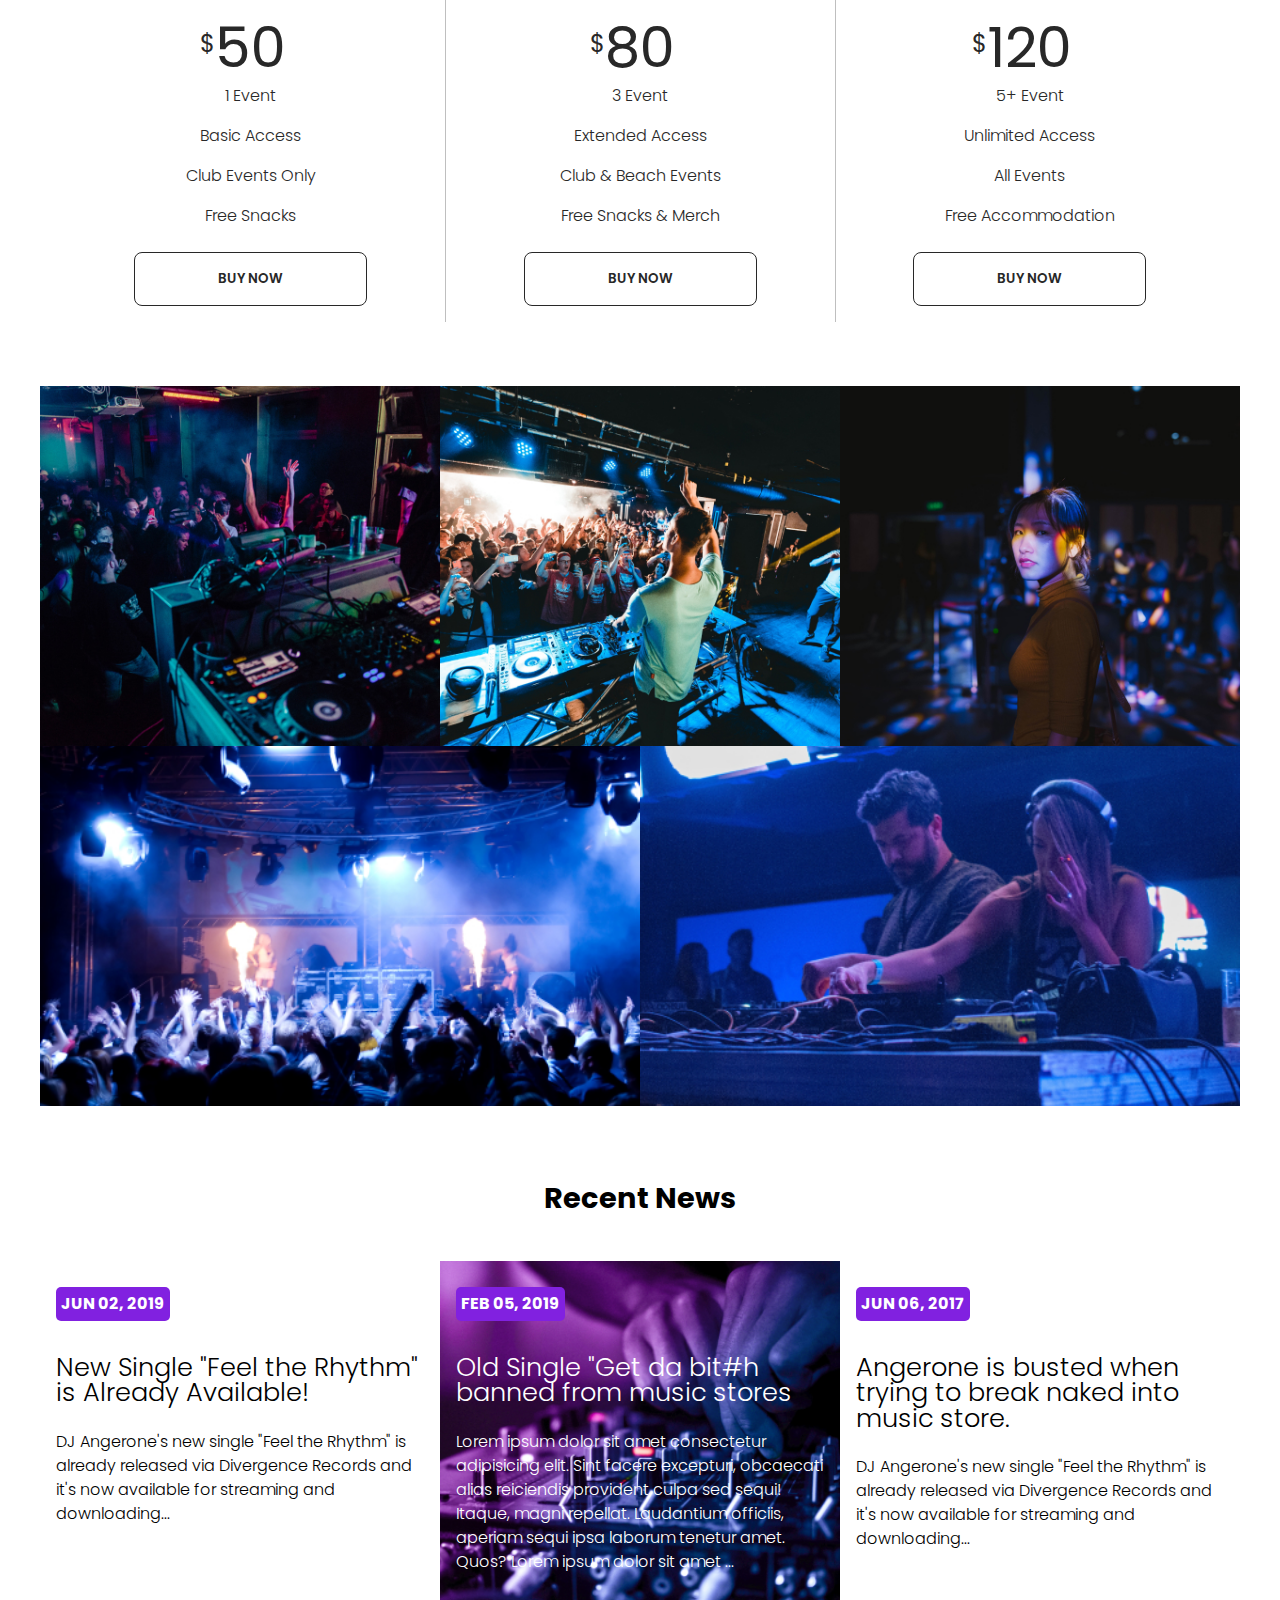
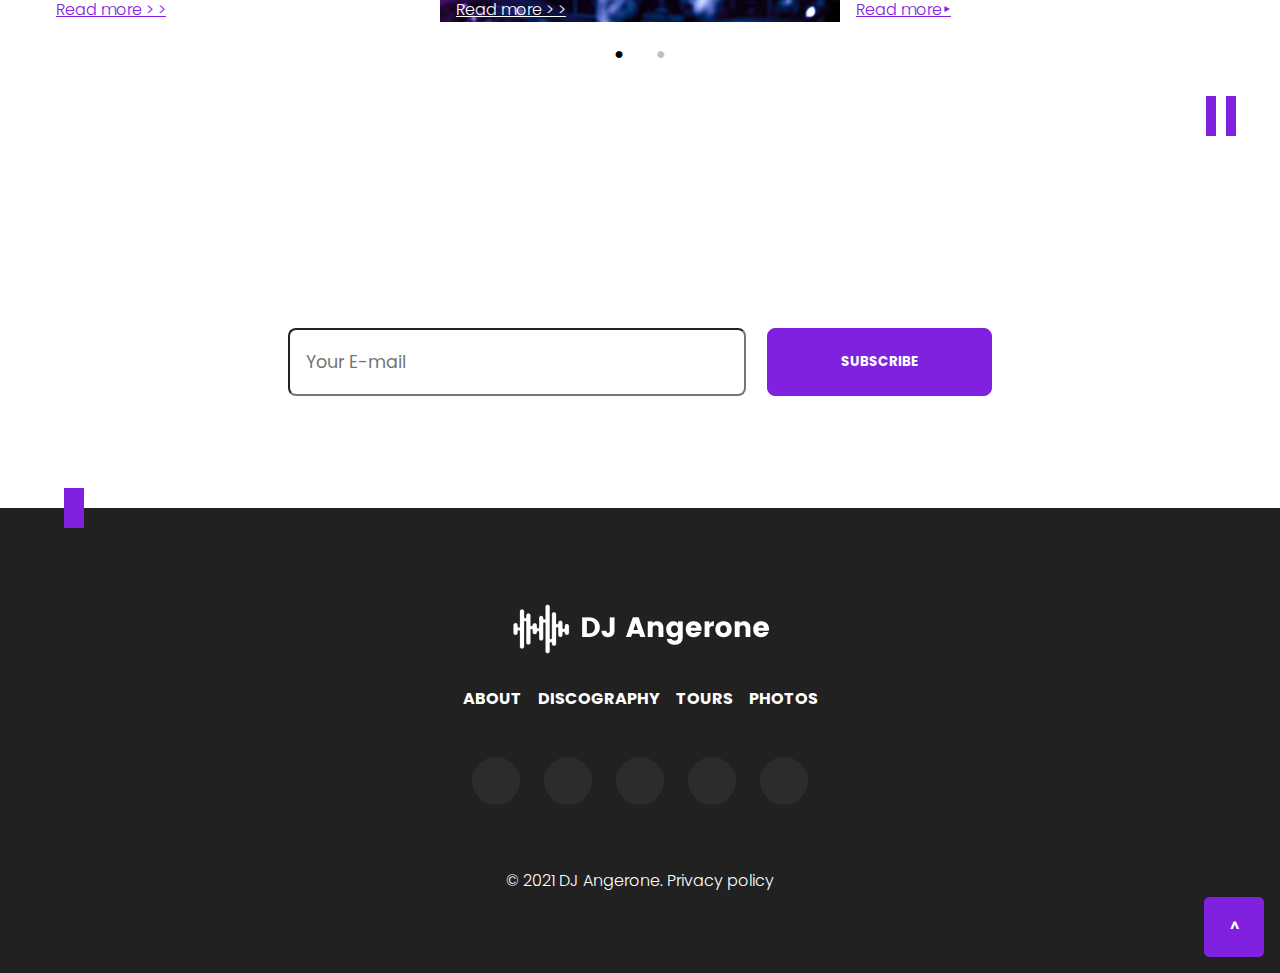
==== commit cb61477d: "added new functionnality to tour section" ====
--- a/index.html
+++ b/index.html
@@ -292,68 +292,77 @@
                     <li class="active" id="news1item1">
                         <p class="date">March 13, 2022</p>
                         <h3>Encore Beach Club, Las Vegas</h3>
-                        <p>DJ Angeron will visit one of the most famous night clubs in Las Vegas in March to play his latest tracks and the greatest trance hits as a part of his US tour.</p>
+                        <p class="newsText">DJ Angeron will visit one of the most famous night clubs in Las Vegas in April to play his latest tracks and the greatest trance hits as a part of his US tour.</p>
                         <a href="#">BUY TICKETS >></a>
                     </li>
                     <li id="news1item2">
                         <p class="date">March 21, 2022</p>
                         <h3>Soundscape Weekender Festival, Coventry</h3>
+                        <p class="newsText">DJ Angeron will visit one of the most famous night clubs in Las Vegas in April to play his latest tracks and the greatest trance hits as a part of his US tour.</p>
                         <a href="#">BUY TICKETS >></a>
                     </li>
                     <li id="news1item3">
                         <p class="date">March 25, 2022</p>
                         <h3>Barcelona Beach Festival, Barcelona</h3>
+                        <p class="newsText">DJ Angeron will visit one of the most famous night clubs in Las Vegas in April to play his latest tracks and the greatest trance hits as a part of his US tour.</p>
                         <a href="#">BUY TICKETS >></a>
                     </li>
                     <li id="news1item4">
                         <p class="date">March 29, 2022</p>
                         <h3>Barclaycard Arena, Hamburg</h3>
+                        <p class="newsText">DJ Angeron will visit one of the most famous night clubs in Las Vegas in April to play his latest tracks and the greatest trance hits as a part of his US tour.</p>
                         <a href="#">BUY TICKETS >></a>
                     </li>
                 </ul>
                 <ul class="news2">
-                    <li>
+                    <li class="active" id="news2item1">
                         <p class="date">April 13, 2022</p>
                         <h3>Encore Beach Club, Las Vegas</h3>
-                        <p>DJ Angeron will visit one of the most famous night clubs in Las Vegas in April to play his latest tracks and the greatest trance hits as a part of his US tour.</p>
-                        <a href="#">BUY TICKETS >></a>
-                    </li>
-                    <li>
+                        <p class="newsText">DJ Angeron will visit one of the most famous night clubs in Las Vegas in April to play his latest tracks and the greatest trance hits as a part of his US tour.</p>
+                        <a href="#">BUY TICKETS >></a>
+                    </li>
+                    <li id="news2item2">
                         <p class="date">April 21, 2022</p>
                         <h3>Soundscape Weekender Festival, Coventry</h3>
-                        <a href="#">BUY TICKETS >></a>
-                    </li>
-                    <li>
+                        <p class="newsText">DJ Angeron will visit one of the most famous night clubs in Las Vegas in April to play his latest tracks and the greatest trance hits as a part of his US tour.</p>
+                        <a href="#">BUY TICKETS >></a>
+                    </li>
+                    <li id="news2item3">
                         <p class="date">April 25, 2022</p>
                         <h3>Barcelona Beach Festival, Barcelona</h3>
-                        <a href="#">BUY TICKETS >></a>
-                    </li>
-                    <li>
+                        <p class="newsText">DJ Angeron will visit one of the most famous night clubs in Las Vegas in April to play his latest tracks and the greatest trance hits as a part of his US tour.</p>
+                        <a href="#">BUY TICKETS >></a>
+                    </li>
+                    <li id="news2item4">
                         <p class="date">April 29, 2022</p>
                         <h3>Barclaycard Arena, Hamburg</h3>
+                        <p class="newsText">DJ Angeron will visit one of the most famous night clubs in Las Vegas in April to play his latest tracks and the greatest trance hits as a part of his US tour.</p>
                         <a href="#">BUY TICKETS >></a>
                     </li>
                 </ul>
                 <ul class="news3">
-                    <li>
+                    <li class="active" id="news3item1">
                         <p class="date">May 13, 2022</p>
                         <h3>Encore Beach Club, Las Vegas</h3>
-                        <p>DJ Angeron will visit one of the most famous night clubs in Las Vegas in May to play his latest tracks and the greatest trance hits as a part of his US tour.</p>
-                        <a href="#">BUY TICKETS >></a>
-                    </li>
-                    <li>
+                        <p class="newsText">DJ Angeron will visit one of the most famous night clubs in Las Vegas in April to play his latest tracks and the greatest trance hits as a part of his US tour.</p>
+                        <a href="#">BUY TICKETS >></a>
+                    </li>
+                    <li id="news3item2">
                         <p class="date">May 21, 2022</p>
                         <h3>Soundscape Weekender Festival, Coventry</h3>
-                        <a href="#">BUY TICKETS >></a>
-                    </li>
-                    <li>
+                        <p class="newsText">DJ Angeron will visit one of the most famous night clubs in Las Vegas in April to play his latest tracks and the greatest trance hits as a part of his US tour.</p>
+                        <a href="#">BUY TICKETS >></a>
+                    </li>
+                    <li id="news3item3">
                         <p class="date">May 25, 2022</p>
                         <h3>Barcelona Beach Festival, Barcelona</h3>
-                        <a href="#">BUY TICKETS >></a>
-                    </li>
-                    <li>
+                        <p class="newsText">DJ Angeron will visit one of the most famous night clubs in Las Vegas in April to play his latest tracks and the greatest trance hits as a part of his US tour.</p>
+                        <a href="#">BUY TICKETS >></a>
+                    </li>
+                    <li id="news3item4">
                         <p class="date">May 29, 2022</p>
                         <h3>Barclaycard Arena, Hamburg</h3>
+                        <p class="newsText">DJ Angeron will visit one of the most famous night clubs in Las Vegas in April to play his latest tracks and the greatest trance hits as a part of his US tour.</p>
                         <a href="#">BUY TICKETS >></a>
                     </li>
                 </ul>
--- a/style/main.css
+++ b/style/main.css
@@ -1569,6 +1569,10 @@
   pointer-events: none;
 }
 
+.main__tour__news ul li .newsText {
+  display: none;
+}
+
 .main__tour__news ul li a {
   color: inherit;
   text-decoration: none;
@@ -1586,6 +1590,10 @@
   background-color: white;
   -webkit-box-shadow: 0px 0px 0px 1px rgba(0, 0, 0, 0.25);
           box-shadow: 0px 0px 0px 1px rgba(0, 0, 0, 0.25);
+}
+
+.main__tour__news ul li.active .newsText {
+  display: block;
 }
 
 .main__tour__news ul li.active::after {
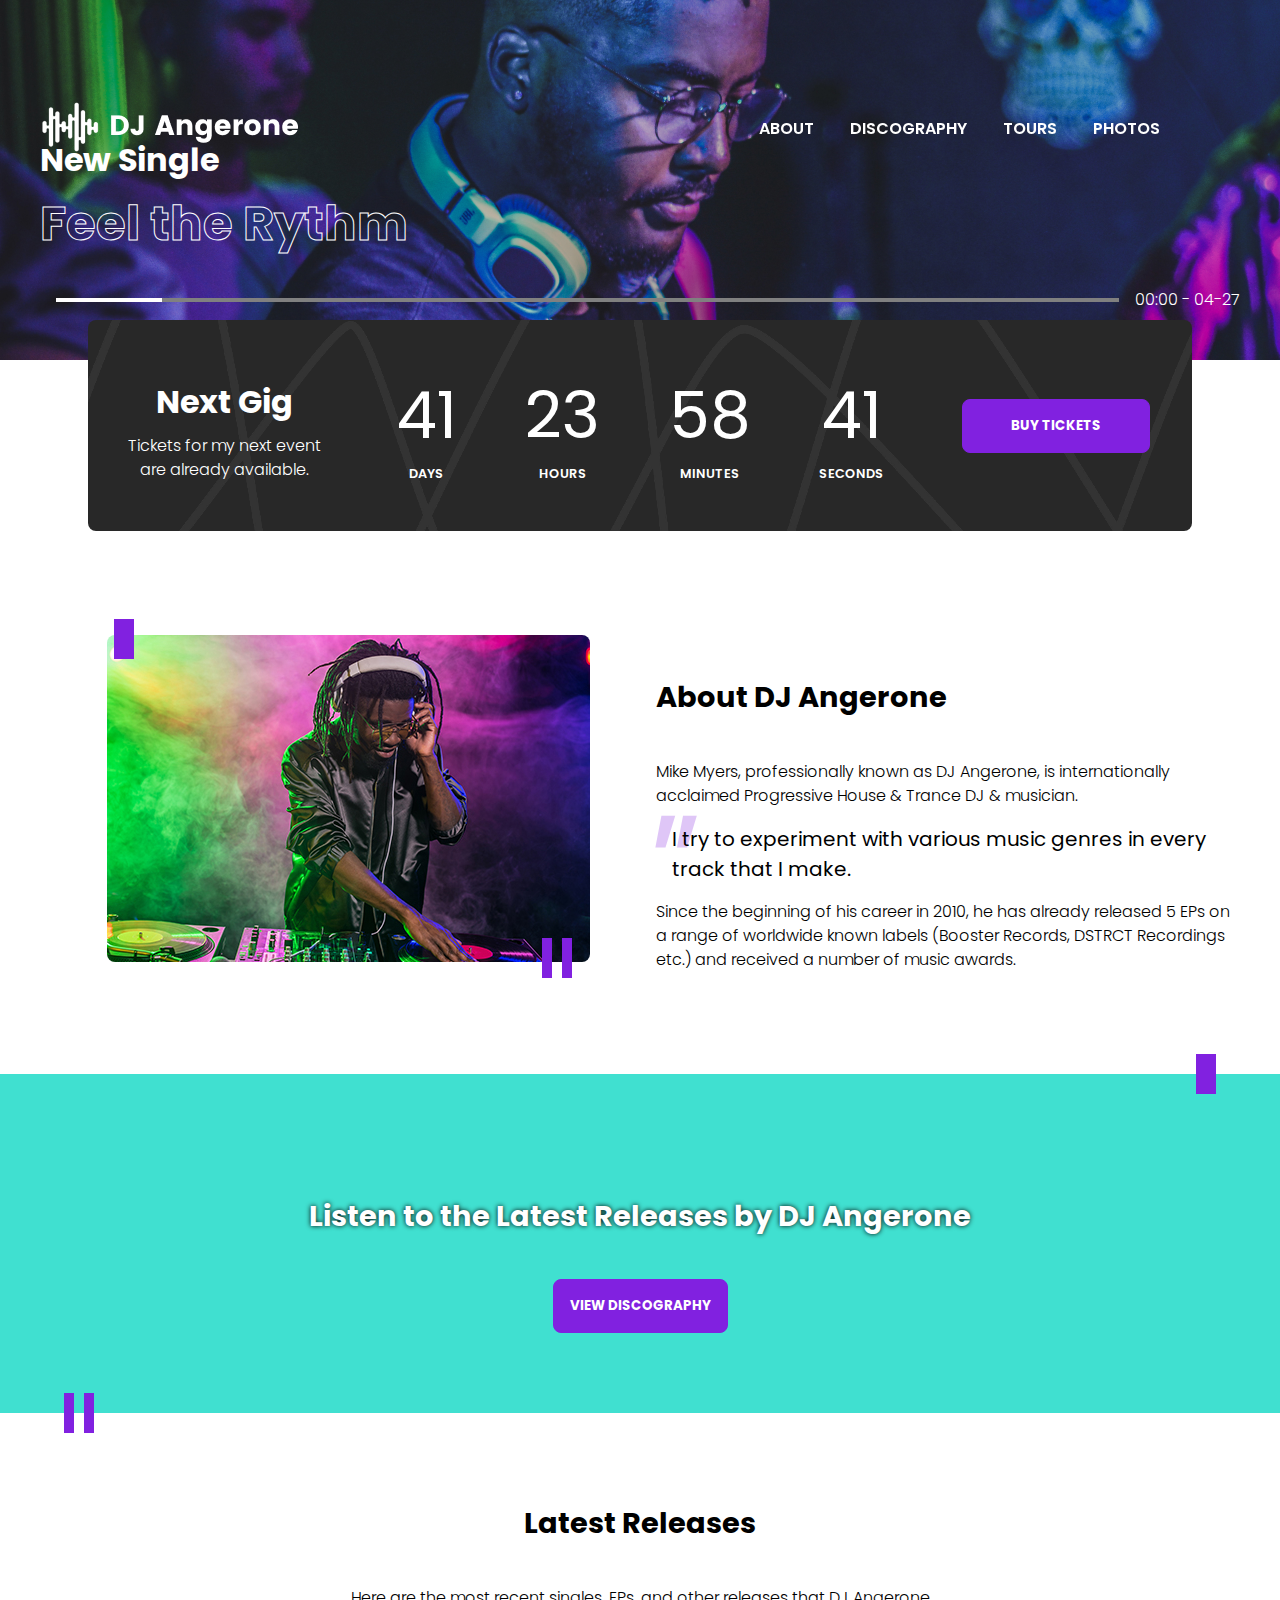
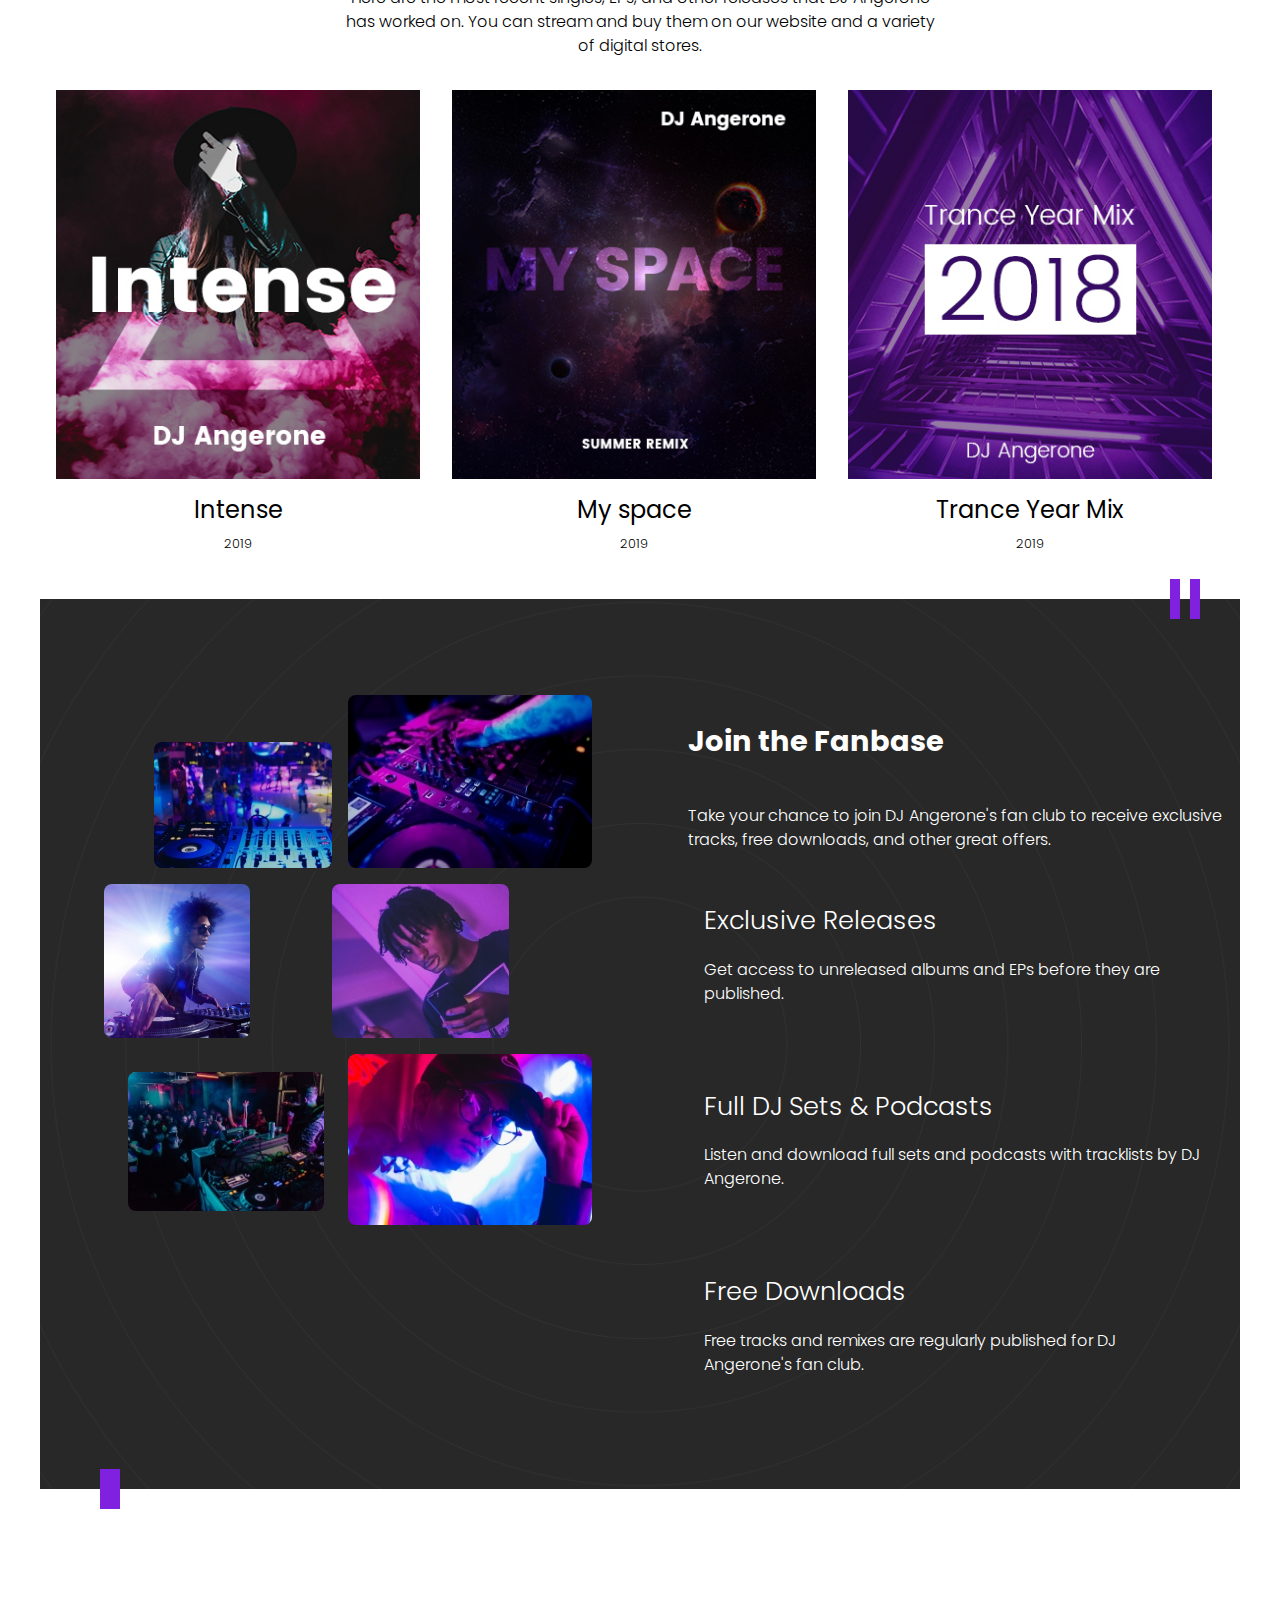
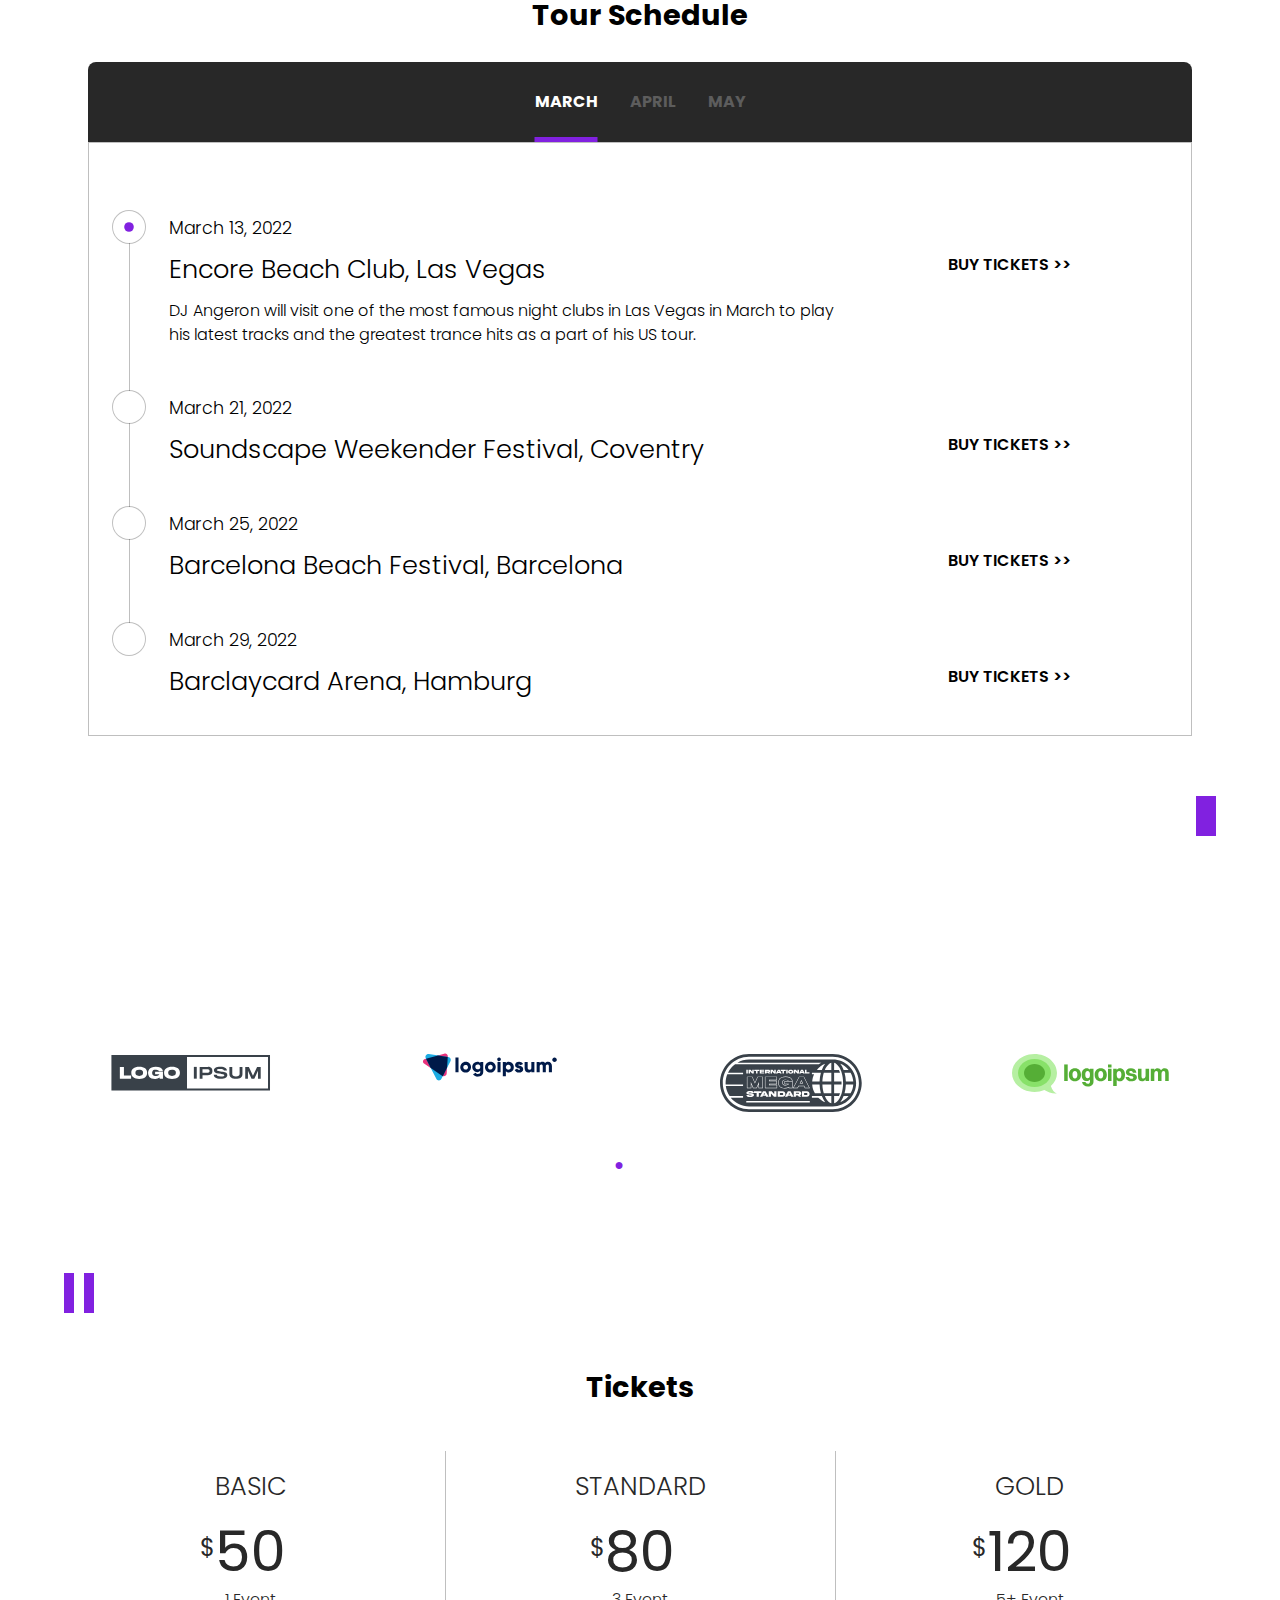
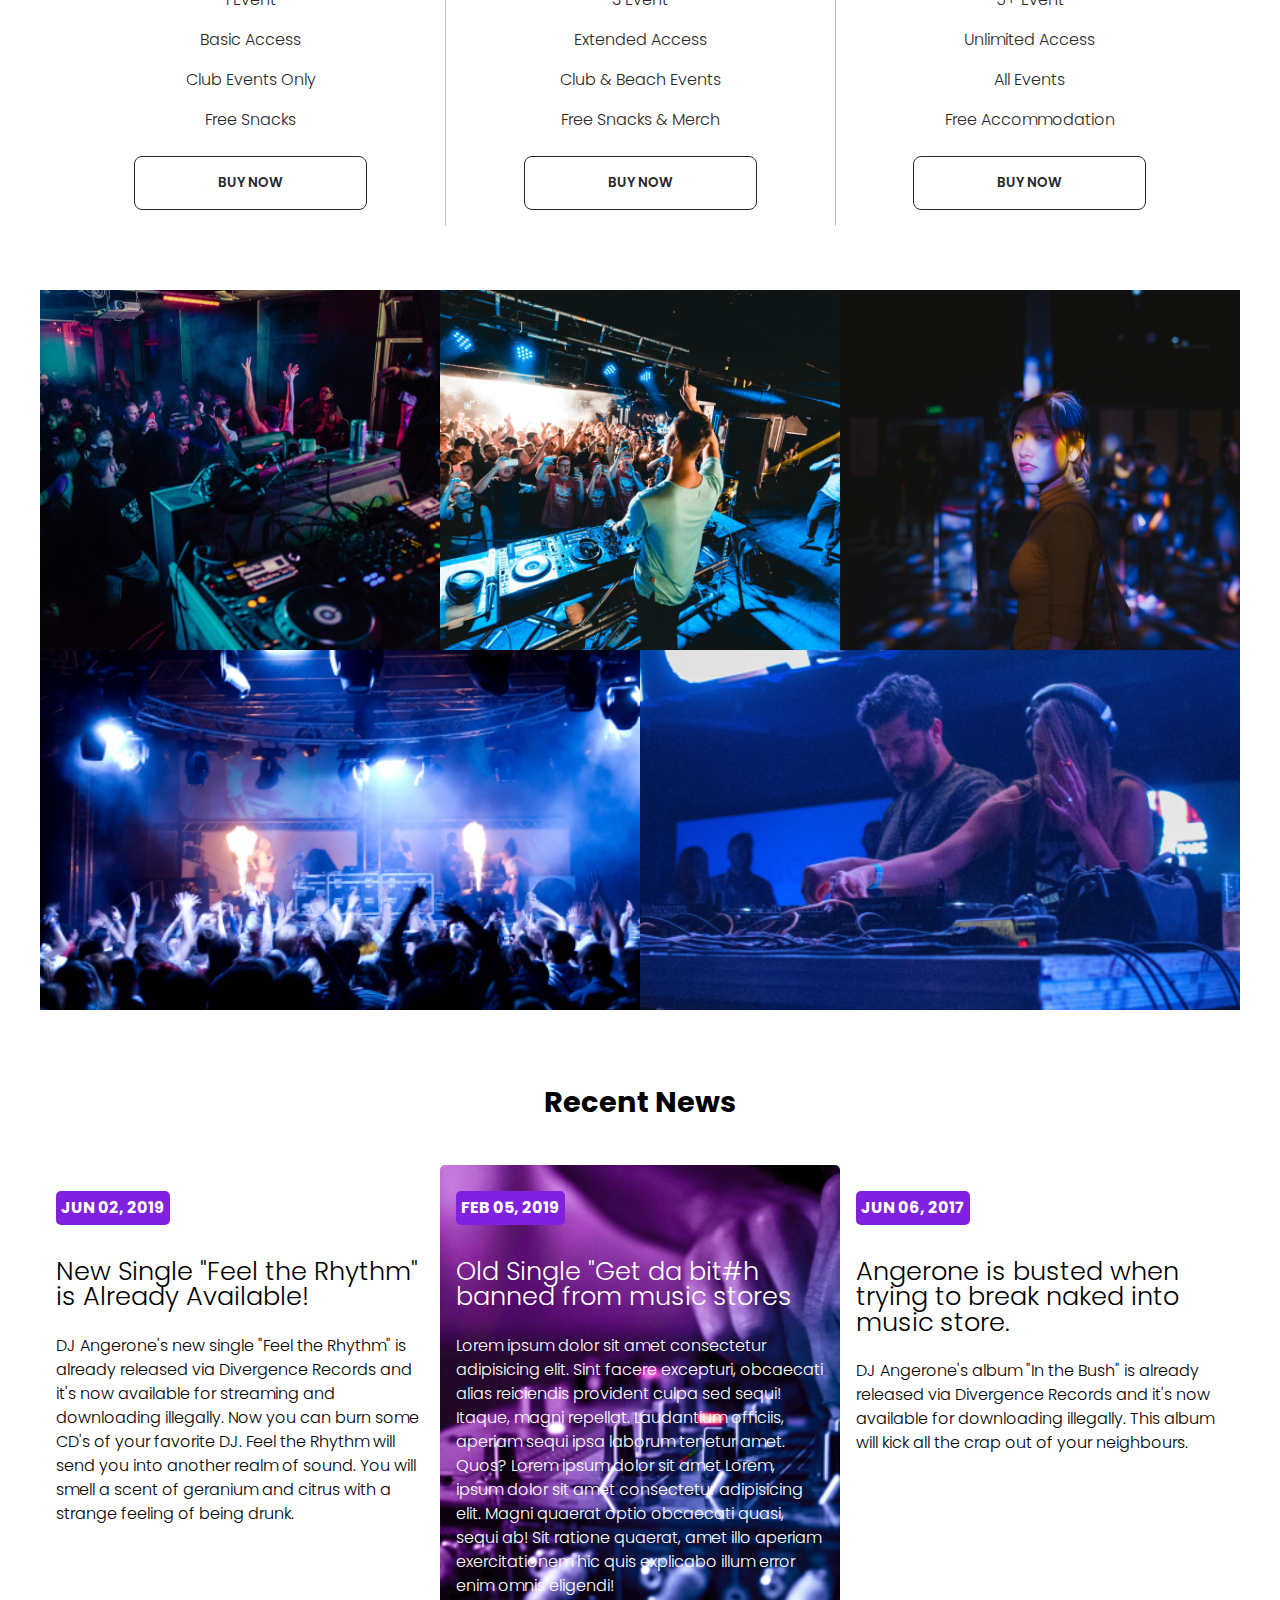
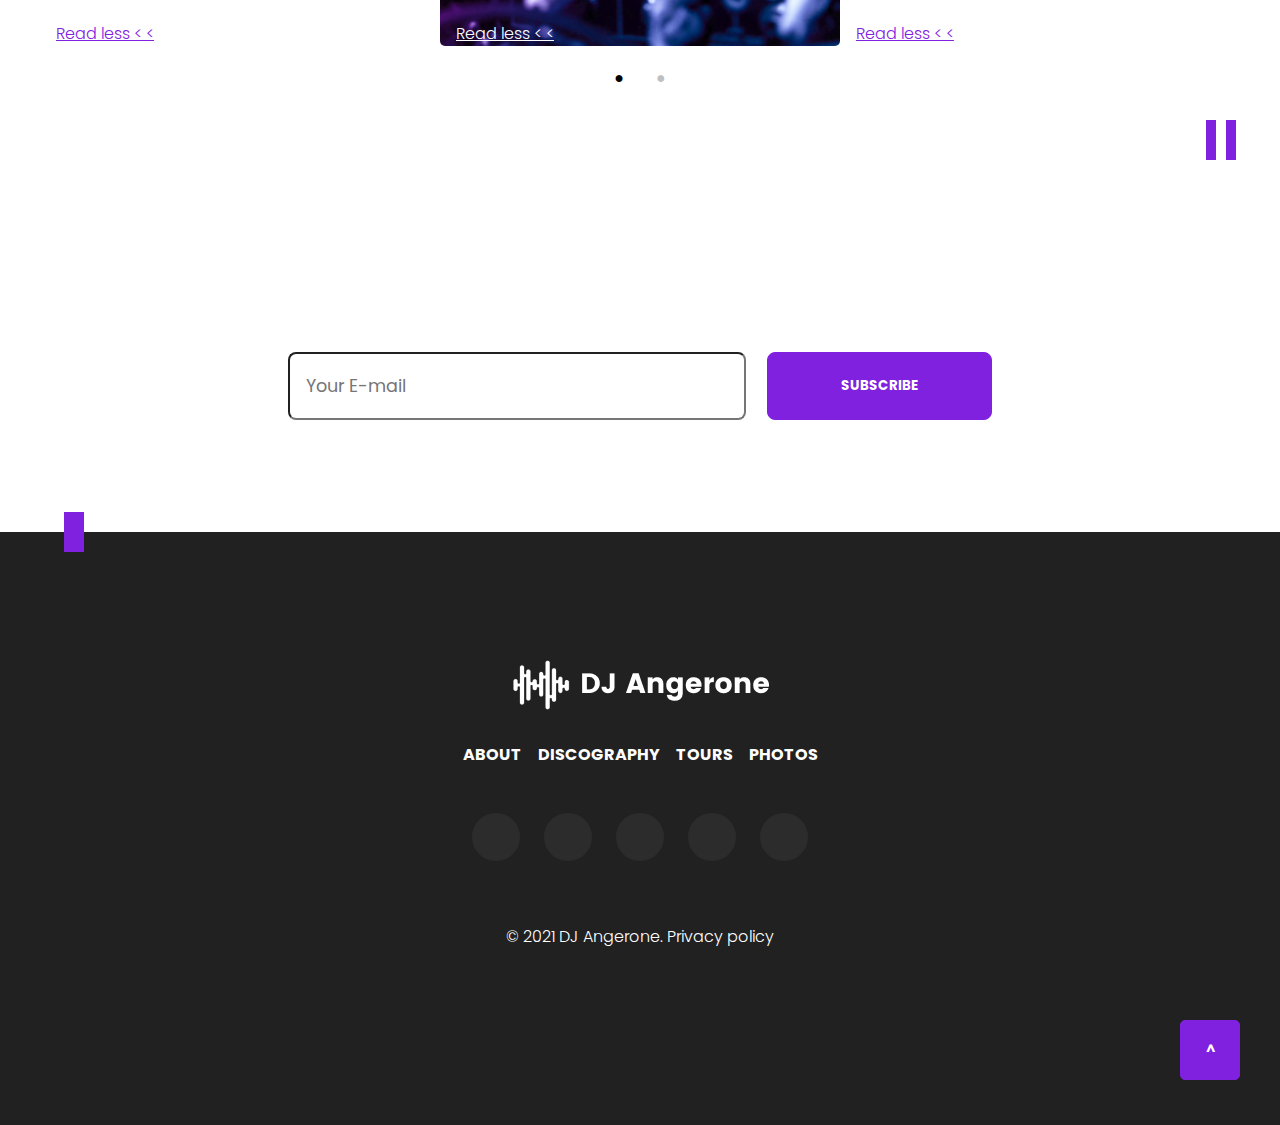
==== commit b10aca60: "border news and readmore" ====
--- a/index.html
+++ b/index.html
@@ -289,80 +289,71 @@
             </div>
             <div class="main__tour__news">
                 <ul class="news1">
-                    <li class="active" id="news1item1">
+                    <li>
                         <p class="date">March 13, 2022</p>
                         <h3>Encore Beach Club, Las Vegas</h3>
-                        <p class="newsText">DJ Angeron will visit one of the most famous night clubs in Las Vegas in April to play his latest tracks and the greatest trance hits as a part of his US tour.</p>
-                        <a href="#">BUY TICKETS >></a>
-                    </li>
-                    <li id="news1item2">
+                        <p>DJ Angeron will visit one of the most famous night clubs in Las Vegas in March to play his latest tracks and the greatest trance hits as a part of his US tour.</p>
+                        <a href="#">BUY TICKETS >></a>
+                    </li>
+                    <li>
                         <p class="date">March 21, 2022</p>
                         <h3>Soundscape Weekender Festival, Coventry</h3>
-                        <p class="newsText">DJ Angeron will visit one of the most famous night clubs in Las Vegas in April to play his latest tracks and the greatest trance hits as a part of his US tour.</p>
-                        <a href="#">BUY TICKETS >></a>
-                    </li>
-                    <li id="news1item3">
+                        <a href="#">BUY TICKETS >></a>
+                    </li>
+                    <li>
                         <p class="date">March 25, 2022</p>
                         <h3>Barcelona Beach Festival, Barcelona</h3>
-                        <p class="newsText">DJ Angeron will visit one of the most famous night clubs in Las Vegas in April to play his latest tracks and the greatest trance hits as a part of his US tour.</p>
-                        <a href="#">BUY TICKETS >></a>
-                    </li>
-                    <li id="news1item4">
+                        <a href="#">BUY TICKETS >></a>
+                    </li>
+                    <li>
                         <p class="date">March 29, 2022</p>
                         <h3>Barclaycard Arena, Hamburg</h3>
-                        <p class="newsText">DJ Angeron will visit one of the most famous night clubs in Las Vegas in April to play his latest tracks and the greatest trance hits as a part of his US tour.</p>
                         <a href="#">BUY TICKETS >></a>
                     </li>
                 </ul>
                 <ul class="news2">
-                    <li class="active" id="news2item1">
+                    <li>
                         <p class="date">April 13, 2022</p>
                         <h3>Encore Beach Club, Las Vegas</h3>
-                        <p class="newsText">DJ Angeron will visit one of the most famous night clubs in Las Vegas in April to play his latest tracks and the greatest trance hits as a part of his US tour.</p>
-                        <a href="#">BUY TICKETS >></a>
-                    </li>
-                    <li id="news2item2">
+                        <p>DJ Angeron will visit one of the most famous night clubs in Las Vegas in April to play his latest tracks and the greatest trance hits as a part of his US tour.</p>
+                        <a href="#">BUY TICKETS >></a>
+                    </li>
+                    <li>
                         <p class="date">April 21, 2022</p>
                         <h3>Soundscape Weekender Festival, Coventry</h3>
-                        <p class="newsText">DJ Angeron will visit one of the most famous night clubs in Las Vegas in April to play his latest tracks and the greatest trance hits as a part of his US tour.</p>
-                        <a href="#">BUY TICKETS >></a>
-                    </li>
-                    <li id="news2item3">
+                        <a href="#">BUY TICKETS >></a>
+                    </li>
+                    <li>
                         <p class="date">April 25, 2022</p>
                         <h3>Barcelona Beach Festival, Barcelona</h3>
-                        <p class="newsText">DJ Angeron will visit one of the most famous night clubs in Las Vegas in April to play his latest tracks and the greatest trance hits as a part of his US tour.</p>
-                        <a href="#">BUY TICKETS >></a>
-                    </li>
-                    <li id="news2item4">
+                        <a href="#">BUY TICKETS >></a>
+                    </li>
+                    <li>
                         <p class="date">April 29, 2022</p>
                         <h3>Barclaycard Arena, Hamburg</h3>
-                        <p class="newsText">DJ Angeron will visit one of the most famous night clubs in Las Vegas in April to play his latest tracks and the greatest trance hits as a part of his US tour.</p>
                         <a href="#">BUY TICKETS >></a>
                     </li>
                 </ul>
                 <ul class="news3">
-                    <li class="active" id="news3item1">
+                    <li>
                         <p class="date">May 13, 2022</p>
                         <h3>Encore Beach Club, Las Vegas</h3>
-                        <p class="newsText">DJ Angeron will visit one of the most famous night clubs in Las Vegas in April to play his latest tracks and the greatest trance hits as a part of his US tour.</p>
-                        <a href="#">BUY TICKETS >></a>
-                    </li>
-                    <li id="news3item2">
+                        <p>DJ Angeron will visit one of the most famous night clubs in Las Vegas in May to play his latest tracks and the greatest trance hits as a part of his US tour.</p>
+                        <a href="#">BUY TICKETS >></a>
+                    </li>
+                    <li>
                         <p class="date">May 21, 2022</p>
                         <h3>Soundscape Weekender Festival, Coventry</h3>
-                        <p class="newsText">DJ Angeron will visit one of the most famous night clubs in Las Vegas in April to play his latest tracks and the greatest trance hits as a part of his US tour.</p>
-                        <a href="#">BUY TICKETS >></a>
-                    </li>
-                    <li id="news3item3">
+                        <a href="#">BUY TICKETS >></a>
+                    </li>
+                    <li>
                         <p class="date">May 25, 2022</p>
                         <h3>Barcelona Beach Festival, Barcelona</h3>
-                        <p class="newsText">DJ Angeron will visit one of the most famous night clubs in Las Vegas in April to play his latest tracks and the greatest trance hits as a part of his US tour.</p>
-                        <a href="#">BUY TICKETS >></a>
-                    </li>
-                    <li id="news3item4">
+                        <a href="#">BUY TICKETS >></a>
+                    </li>
+                    <li>
                         <p class="date">May 29, 2022</p>
                         <h3>Barclaycard Arena, Hamburg</h3>
-                        <p class="newsText">DJ Angeron will visit one of the most famous night clubs in Las Vegas in April to play his latest tracks and the greatest trance hits as a part of his US tour.</p>
                         <a href="#">BUY TICKETS >></a>
                     </li>
                 </ul>
@@ -482,11 +473,10 @@
                     </p>
                     <h3>Old Single "Get da bit#h banned from music stores</h3>
                     <p class="main__news__section__text">
-                        Lorem ipsum dolor sit amet consectetur adipisicing elit. Sint facere excepturi, obcaecati alias reiciendis provident culpa sed sequi! Itaque, magni repellat. Laudantium officiis, aperiam sequi ipsa laborum tenetur amet. Quos? Lorem ipsum dolor sit amet
-                        ...
+                        Lorem ipsum dolor sit amet consectetur adipisicing elit. Sint facere excepturi, obcaecati alias reiciendis provident culpa sed sequi! Itaque, magni repellat. Laudantium officiis, aperiam sequi ipsa laborum tenetur amet. Quos? Lorem ipsum dolor sit amet <span class="main__news__dots" id="dotsactive">...</span><span class="main__news__more"> Lorem, ipsum dolor sit amet consectetur adipisicing elit. Magni quaerat optio obcaecati quasi, sequi ab! Sit ratione quaerat, amet illo aperiam exercitationem hic quis explicabo illum error enim omnis eligendi!</span>
                     </p>
                     <p class="main__news__section__readme">
-                        <a href="">Read more &#62 &#62</a>
+                        <a class="main__news__readmore">Read more &#62 &#62</a>
                     </p>
                 </section>
                 <section class="main__news__section">
@@ -496,10 +486,10 @@
                     </p>
                     <h3>Angerone is busted when trying to break naked into music store.</h3>
                     <p class="main__news__section__text">
-                        DJ Angerone's new single "Feel the Rhythm" is already released via Divergence Records and it's now available for streaming and downloading...
+                        DJ Angerone's album "In the Bush" is already released via Divergence Records and it's now available for downloading<span class="main__news__dots" id="dotsactive">...</span><span class="main__news__more"> illegally. This album will kick all the crap out of your neighbours.</span>
                     </p>
                     <p class="main__news__section__readme">
-                        <a href="">Read more&#8227;</a>
+                        <a class="main__news__readmore">Read more &#62 &#62</a>
                     </p>
                 </section>
                 <section class="main__news__section">
@@ -509,10 +499,10 @@
                     </p>
                     <h3>Jane Sluth, Angerone's wife, ask for a divorce.</h3>
                     <p class="main__news__section__text">
-                        After the sex affair with young girls, Jane Sluth asks for a divorce, not willing to live with such an immoral man and ...
+                        After the sex affair with young girls, Jane Sluth asks for a divorce, not willing to live with such an immoral man and <span class="main__news__dots" id="dotsactive">...</span><span class="main__news__more">drunkard. The whole fan community is sad about it.</span>
                     </p>
                     <p class="main__news__section__readme">
-                        <a href="">Read more&#8227;</a>
+                        <a class="main__news__readmore">Read more &#62 &#62</a>
                     </p>
                 </section>
                 <section class="main__news__section">
@@ -522,10 +512,10 @@
                     </p>
                     <h3>Police suspect DJ Angerone having s#xual relations with minor girls.</h3>
                     <p class="main__news__section__text">
-                        DJ Angerone's new single "Feel the Rhythm" is already released via Divergence Records, but it seems that young girls felt not just the rhythm...
+                        DJ Angerone's new single "Feel the Rhythm" is already released via Divergence Records, but it seems that young girls felt not just the rhythm <span class="main__news__dots" id="dotsactive">...</span><span class="main__news__more">in da body. Police officer in charge of this case said that it's the last time Angerone does something like this:</span>
                     </p>
                     <p class="main__news__section__readme">
-                        <a href="">Read more&#8227;</a>
+                        <a class="main__news__readmore">Read more &#62 &#62</a>
                     </p>
                 </section>
             </div>
@@ -591,7 +581,9 @@
             </a>
         </nav>
         <p class="footer__p1"><span>&#169;</span> 2021 DJ Angerone. Privacy policy</p>
-        <button id="scrollToTop" class="footer__scrollUp">&#94;</button>
+        <p>
+            <button id="scrollToTop" class="footer__scrollUp">&#94;</button>
+        </p>
     </footer>
     <script src="./script/main.js" type="module"></script>
 </body>
--- a/style/main.css
+++ b/style/main.css
@@ -514,20 +514,7 @@
   }
 }
 
-@media screen and (min-width: 768px) {
-  .main__banner {
-    padding: 8rem 1rem 3rem 1rem;
-  }
-}
-
-@media screen and (min-width: 1024px) {
-  .main__banner {
-    padding: 10rem 1rem 3rem 1rem;
-  }
-}
-
 .main__banner.page_about {
-  padding: 4rem 1rem 3rem 1rem;
   background-image: url("../ressources/images/banner-img.jpg");
 }
 
@@ -562,7 +549,6 @@
 }
 
 .main__banner.page_discography {
-  padding: 4rem 1rem 3rem 1rem;
   background-image: url("../ressources/images/banner-img.jpg");
 }
 
@@ -597,7 +583,6 @@
 }
 
 .main__banner.page_tour {
-  padding: 4rem 1rem 3rem 1rem;
   background-image: url("../ressources/images/banner-img.jpg");
 }
 
@@ -632,7 +617,6 @@
 }
 
 .main__banner.page_gallery {
-  padding: 4rem 1rem 3rem 1rem;
   background-image: url("../ressources/images/banner-img.jpg");
 }
 
@@ -664,10 +648,6 @@
   left: .35rem;
   -webkit-transform: translateY(-50%);
           transform: translateY(-50%);
-}
-
-.main__banner.page_about h4 span:last-of-type, .main__banner.page_discography h4 span:last-of-type, .main__banner.page_tour h4 span:last-of-type, .main__banner.page_gallery h4 span:last-of-type {
-  opacity: .6;
 }
 
 .main__touch {
@@ -1564,15 +1544,6 @@
   font-size: 1.1rem;
 }
 
-.main__tour__news ul li p,
-.main__tour__news ul li h3 {
-  pointer-events: none;
-}
-
-.main__tour__news ul li .newsText {
-  display: none;
-}
-
 .main__tour__news ul li a {
   color: inherit;
   text-decoration: none;
@@ -1592,11 +1563,7 @@
           box-shadow: 0px 0px 0px 1px rgba(0, 0, 0, 0.25);
 }
 
-.main__tour__news ul li.active .newsText {
-  display: block;
-}
-
-.main__tour__news ul li.active::after {
+.main__tour__news ul li:first-child::after {
   content: '';
   position: absolute;
   height: 2rem;
@@ -2067,8 +2034,9 @@
 
 .main .main__news .container .main__news__section:nth-child(even) {
   color: white;
-  background-image: url("../ressources/images/homepage-news-background.jpg");
+  background-image: url("/ressources/images/homepage-news-background.jpg");
   background-size: cover;
+  border-radius: 5px;
 }
 
 .main .main__news .container .main__news__section:nth-child(even) a {
@@ -2337,12 +2305,6 @@
   opacity: 1;
 }
 
-@media screen and (max-width: 320px) {
-  .footer__nav1 a {
-    margin: 0 auto;
-  }
-}
-
 @media screen and (min-width: 400px) {
   .footer__nav1 {
     -webkit-box-orient: horizontal;
@@ -2411,14 +2373,8 @@
 
 @media screen and (min-width: 768px) {
   .footer {
-    padding-block: 3rem;
-  }
-}
-
-.footer #scrollToTop {
-  position: absolute;
-  right: 1rem;
-  bottom: 1rem;
+    padding-block: 5rem;
+  }
 }
 
 .hidden {
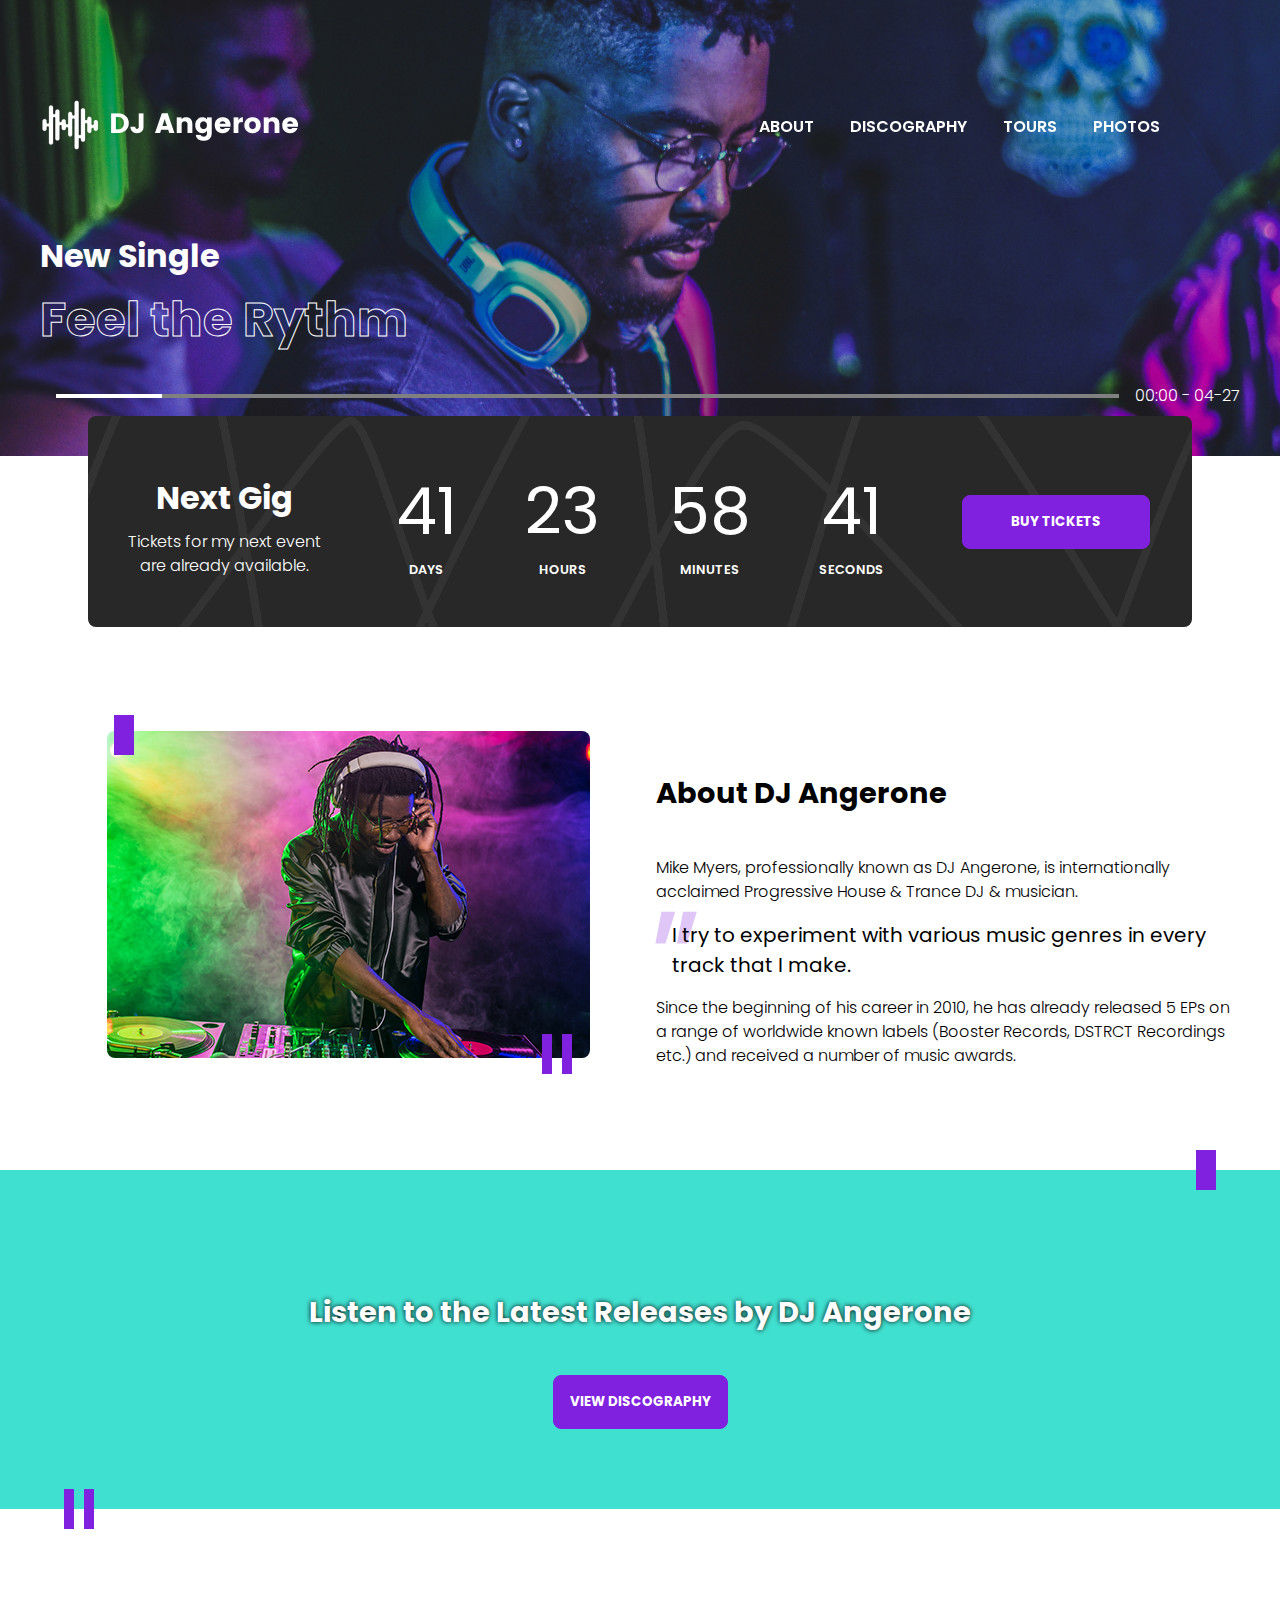
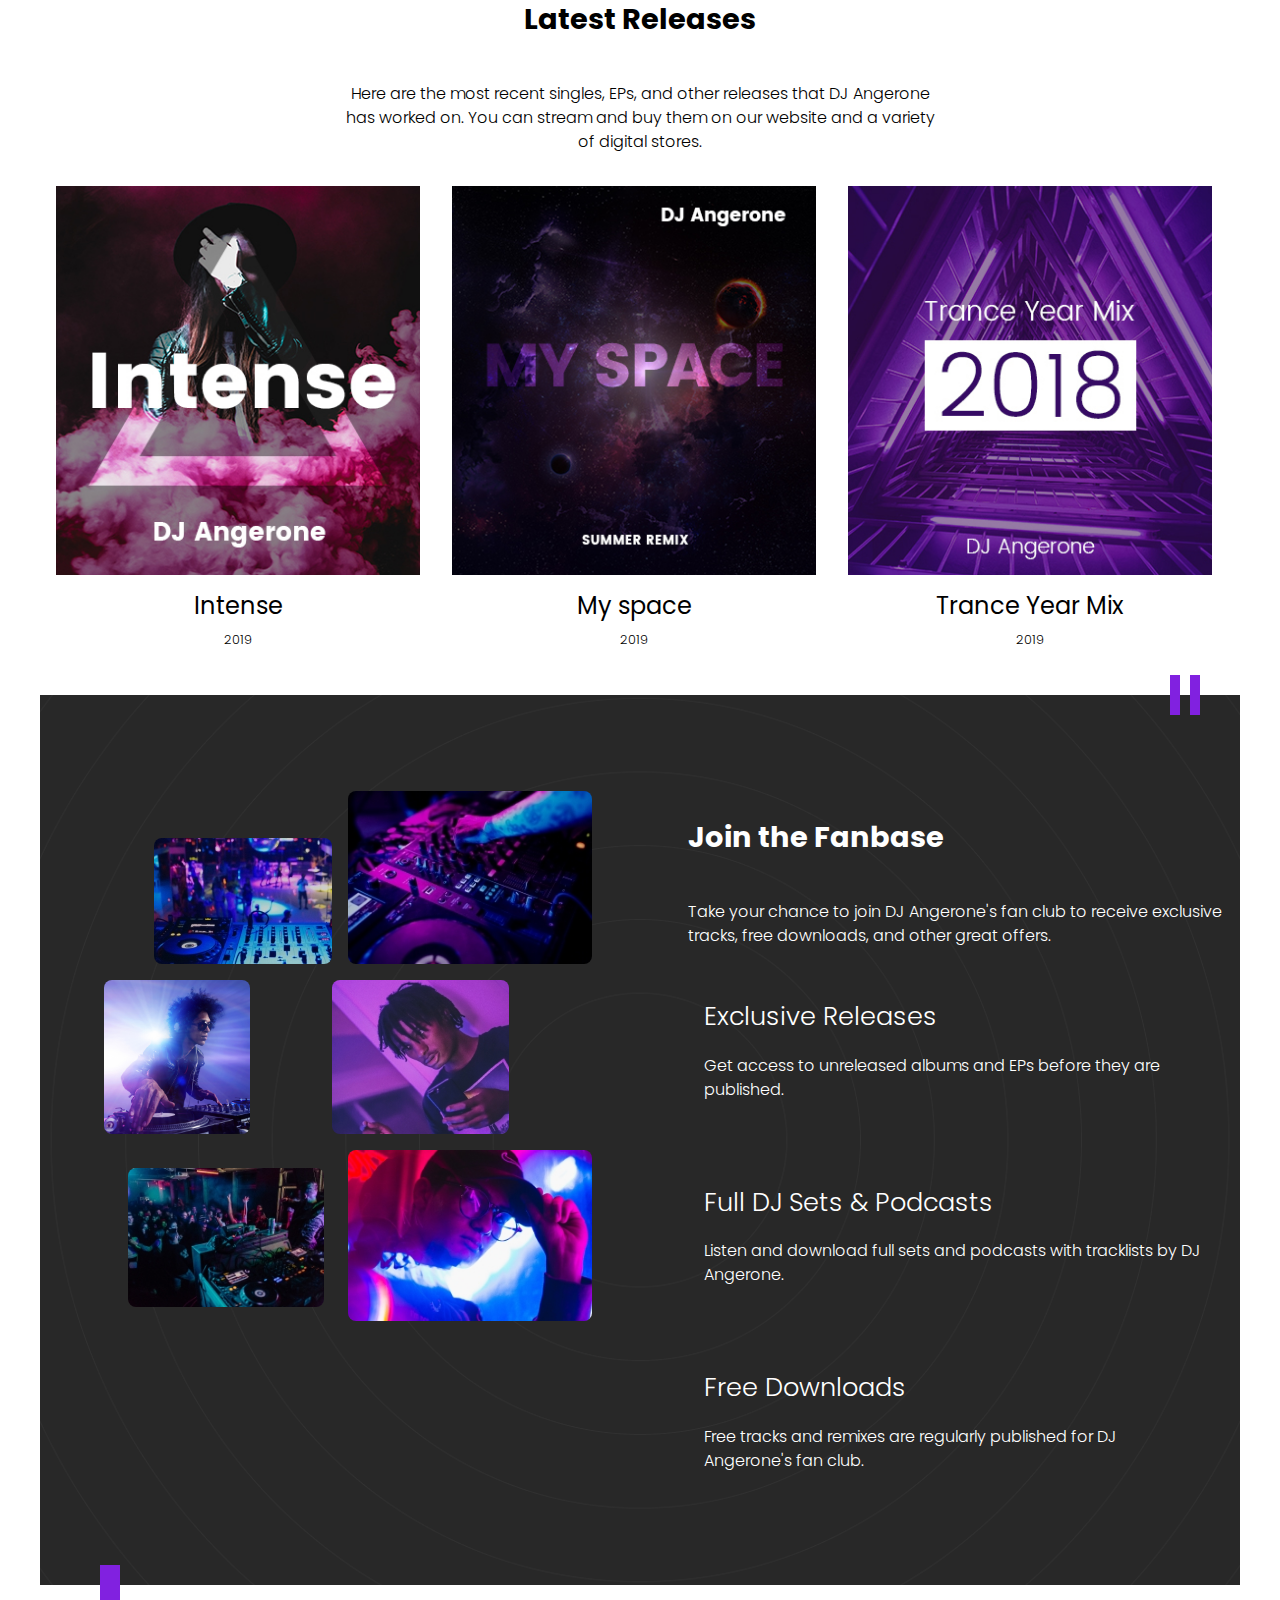
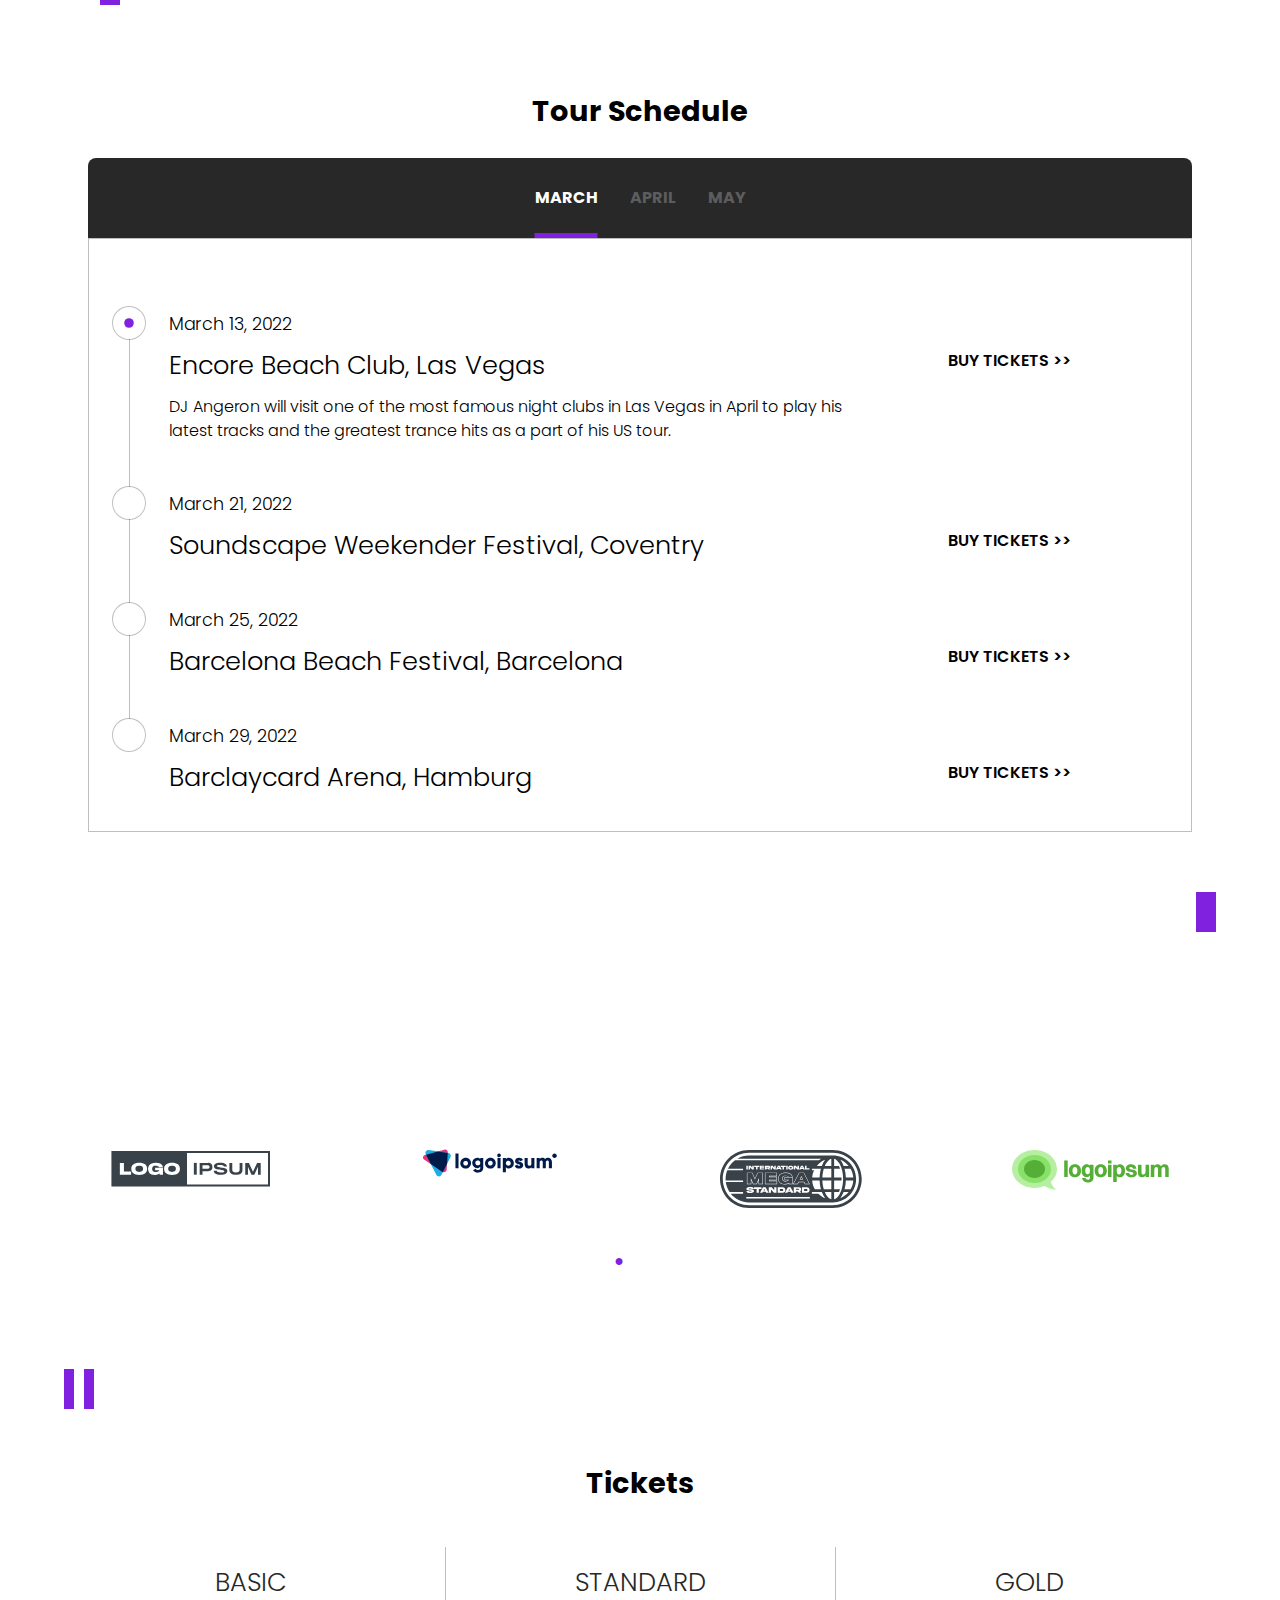
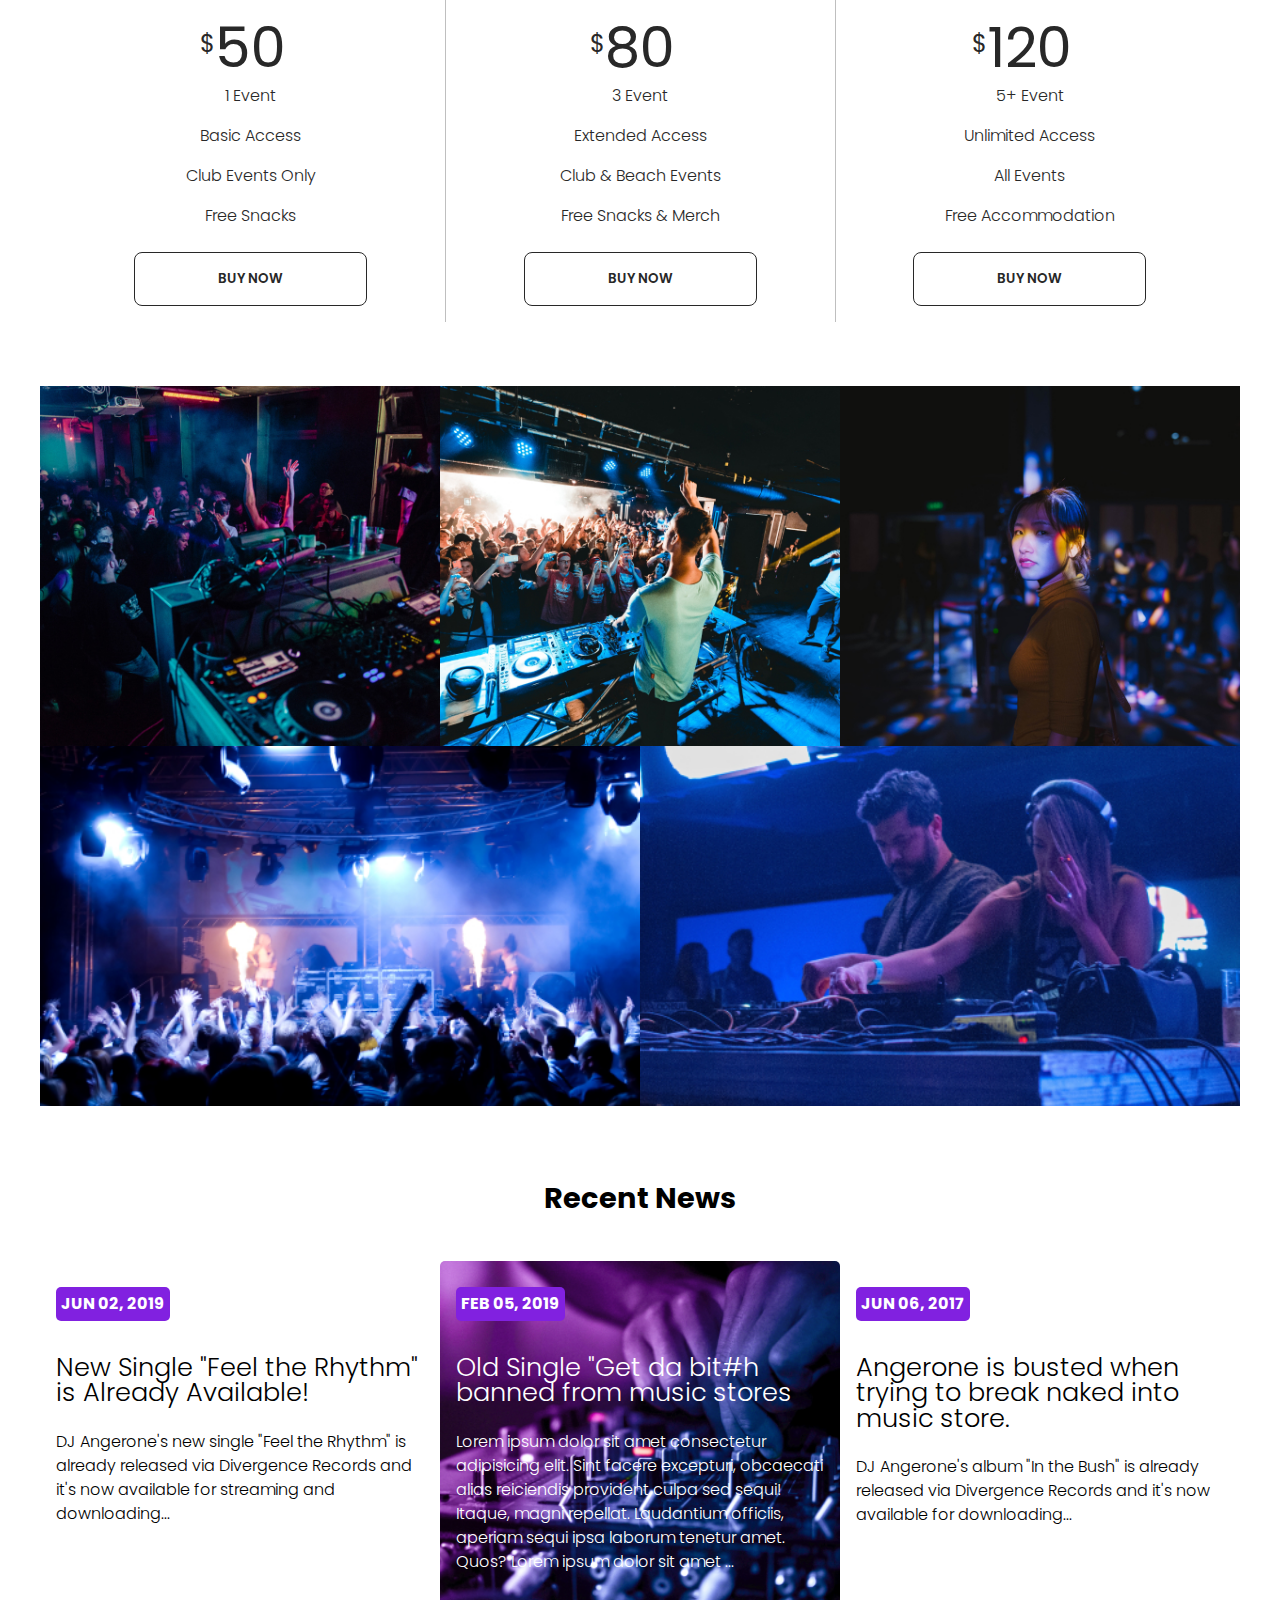
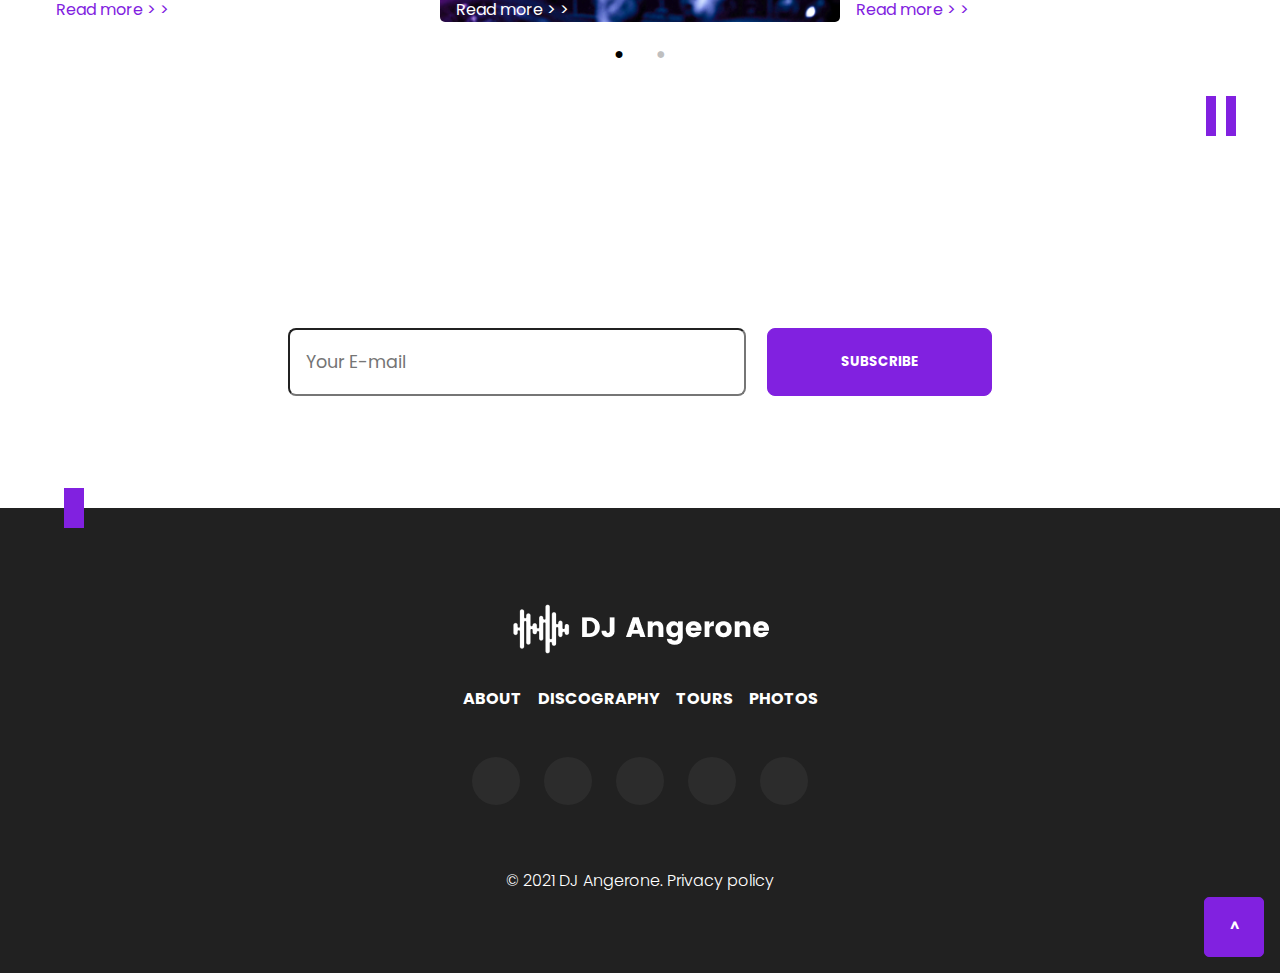
==== commit 764888bf: "merged max" ====
--- a/index.html
+++ b/index.html
@@ -289,71 +289,80 @@
             </div>
             <div class="main__tour__news">
                 <ul class="news1">
-                    <li>
+                    <li class="active" id="news1item1">
                         <p class="date">March 13, 2022</p>
                         <h3>Encore Beach Club, Las Vegas</h3>
-                        <p>DJ Angeron will visit one of the most famous night clubs in Las Vegas in March to play his latest tracks and the greatest trance hits as a part of his US tour.</p>
-                        <a href="#">BUY TICKETS >></a>
-                    </li>
-                    <li>
+                        <p class="newsText">DJ Angeron will visit one of the most famous night clubs in Las Vegas in April to play his latest tracks and the greatest trance hits as a part of his US tour.</p>
+                        <a href="#">BUY TICKETS >></a>
+                    </li>
+                    <li id="news1item2">
                         <p class="date">March 21, 2022</p>
                         <h3>Soundscape Weekender Festival, Coventry</h3>
-                        <a href="#">BUY TICKETS >></a>
-                    </li>
-                    <li>
+                        <p class="newsText">DJ Angeron will visit one of the most famous night clubs in Las Vegas in April to play his latest tracks and the greatest trance hits as a part of his US tour.</p>
+                        <a href="#">BUY TICKETS >></a>
+                    </li>
+                    <li id="news1item3">
                         <p class="date">March 25, 2022</p>
                         <h3>Barcelona Beach Festival, Barcelona</h3>
-                        <a href="#">BUY TICKETS >></a>
-                    </li>
-                    <li>
+                        <p class="newsText">DJ Angeron will visit one of the most famous night clubs in Las Vegas in April to play his latest tracks and the greatest trance hits as a part of his US tour.</p>
+                        <a href="#">BUY TICKETS >></a>
+                    </li>
+                    <li id="news1item4">
                         <p class="date">March 29, 2022</p>
                         <h3>Barclaycard Arena, Hamburg</h3>
+                        <p class="newsText">DJ Angeron will visit one of the most famous night clubs in Las Vegas in April to play his latest tracks and the greatest trance hits as a part of his US tour.</p>
                         <a href="#">BUY TICKETS >></a>
                     </li>
                 </ul>
                 <ul class="news2">
-                    <li>
+                    <li class="active" id="news2item1">
                         <p class="date">April 13, 2022</p>
                         <h3>Encore Beach Club, Las Vegas</h3>
-                        <p>DJ Angeron will visit one of the most famous night clubs in Las Vegas in April to play his latest tracks and the greatest trance hits as a part of his US tour.</p>
-                        <a href="#">BUY TICKETS >></a>
-                    </li>
-                    <li>
+                        <p class="newsText">DJ Angeron will visit one of the most famous night clubs in Las Vegas in April to play his latest tracks and the greatest trance hits as a part of his US tour.</p>
+                        <a href="#">BUY TICKETS >></a>
+                    </li>
+                    <li id="news2item2">
                         <p class="date">April 21, 2022</p>
                         <h3>Soundscape Weekender Festival, Coventry</h3>
-                        <a href="#">BUY TICKETS >></a>
-                    </li>
-                    <li>
+                        <p class="newsText">DJ Angeron will visit one of the most famous night clubs in Las Vegas in April to play his latest tracks and the greatest trance hits as a part of his US tour.</p>
+                        <a href="#">BUY TICKETS >></a>
+                    </li>
+                    <li id="news2item3">
                         <p class="date">April 25, 2022</p>
                         <h3>Barcelona Beach Festival, Barcelona</h3>
-                        <a href="#">BUY TICKETS >></a>
-                    </li>
-                    <li>
+                        <p class="newsText">DJ Angeron will visit one of the most famous night clubs in Las Vegas in April to play his latest tracks and the greatest trance hits as a part of his US tour.</p>
+                        <a href="#">BUY TICKETS >></a>
+                    </li>
+                    <li id="news2item4">
                         <p class="date">April 29, 2022</p>
                         <h3>Barclaycard Arena, Hamburg</h3>
+                        <p class="newsText">DJ Angeron will visit one of the most famous night clubs in Las Vegas in April to play his latest tracks and the greatest trance hits as a part of his US tour.</p>
                         <a href="#">BUY TICKETS >></a>
                     </li>
                 </ul>
                 <ul class="news3">
-                    <li>
+                    <li class="active" id="news3item1">
                         <p class="date">May 13, 2022</p>
                         <h3>Encore Beach Club, Las Vegas</h3>
-                        <p>DJ Angeron will visit one of the most famous night clubs in Las Vegas in May to play his latest tracks and the greatest trance hits as a part of his US tour.</p>
-                        <a href="#">BUY TICKETS >></a>
-                    </li>
-                    <li>
+                        <p class="newsText">DJ Angeron will visit one of the most famous night clubs in Las Vegas in April to play his latest tracks and the greatest trance hits as a part of his US tour.</p>
+                        <a href="#">BUY TICKETS >></a>
+                    </li>
+                    <li id="news3item2">
                         <p class="date">May 21, 2022</p>
                         <h3>Soundscape Weekender Festival, Coventry</h3>
-                        <a href="#">BUY TICKETS >></a>
-                    </li>
-                    <li>
+                        <p class="newsText">DJ Angeron will visit one of the most famous night clubs in Las Vegas in April to play his latest tracks and the greatest trance hits as a part of his US tour.</p>
+                        <a href="#">BUY TICKETS >></a>
+                    </li>
+                    <li id="news3item3">
                         <p class="date">May 25, 2022</p>
                         <h3>Barcelona Beach Festival, Barcelona</h3>
-                        <a href="#">BUY TICKETS >></a>
-                    </li>
-                    <li>
+                        <p class="newsText">DJ Angeron will visit one of the most famous night clubs in Las Vegas in April to play his latest tracks and the greatest trance hits as a part of his US tour.</p>
+                        <a href="#">BUY TICKETS >></a>
+                    </li>
+                    <li id="news3item4">
                         <p class="date">May 29, 2022</p>
                         <h3>Barclaycard Arena, Hamburg</h3>
+                        <p class="newsText">DJ Angeron will visit one of the most famous night clubs in Las Vegas in April to play his latest tracks and the greatest trance hits as a part of his US tour.</p>
                         <a href="#">BUY TICKETS >></a>
                     </li>
                 </ul>
@@ -581,9 +590,7 @@
             </a>
         </nav>
         <p class="footer__p1"><span>&#169;</span> 2021 DJ Angerone. Privacy policy</p>
-        <p>
-            <button id="scrollToTop" class="footer__scrollUp">&#94;</button>
-        </p>
+        <button id="scrollToTop" class="footer__scrollUp">&#94;</button>
     </footer>
     <script src="./script/main.js" type="module"></script>
 </body>
--- a/style/main.css
+++ b/style/main.css
@@ -514,7 +514,20 @@
   }
 }
 
+@media screen and (min-width: 768px) {
+  .main__banner {
+    padding: 8rem 1rem 3rem 1rem;
+  }
+}
+
+@media screen and (min-width: 1024px) {
+  .main__banner {
+    padding: 10rem 1rem 3rem 1rem;
+  }
+}
+
 .main__banner.page_about {
+  padding: 4rem 1rem 3rem 1rem;
   background-image: url("../ressources/images/banner-img.jpg");
 }
 
@@ -549,6 +562,7 @@
 }
 
 .main__banner.page_discography {
+  padding: 4rem 1rem 3rem 1rem;
   background-image: url("../ressources/images/banner-img.jpg");
 }
 
@@ -583,6 +597,7 @@
 }
 
 .main__banner.page_tour {
+  padding: 4rem 1rem 3rem 1rem;
   background-image: url("../ressources/images/banner-img.jpg");
 }
 
@@ -617,6 +632,7 @@
 }
 
 .main__banner.page_gallery {
+  padding: 4rem 1rem 3rem 1rem;
   background-image: url("../ressources/images/banner-img.jpg");
 }
 
@@ -648,6 +664,10 @@
   left: .35rem;
   -webkit-transform: translateY(-50%);
           transform: translateY(-50%);
+}
+
+.main__banner.page_about h4 span:last-of-type, .main__banner.page_discography h4 span:last-of-type, .main__banner.page_tour h4 span:last-of-type, .main__banner.page_gallery h4 span:last-of-type {
+  opacity: .6;
 }
 
 .main__touch {
@@ -1544,6 +1564,15 @@
   font-size: 1.1rem;
 }
 
+.main__tour__news ul li p,
+.main__tour__news ul li h3 {
+  pointer-events: none;
+}
+
+.main__tour__news ul li .newsText {
+  display: none;
+}
+
 .main__tour__news ul li a {
   color: inherit;
   text-decoration: none;
@@ -1563,7 +1592,11 @@
           box-shadow: 0px 0px 0px 1px rgba(0, 0, 0, 0.25);
 }
 
-.main__tour__news ul li:first-child::after {
+.main__tour__news ul li.active .newsText {
+  display: block;
+}
+
+.main__tour__news ul li.active::after {
   content: '';
   position: absolute;
   height: 2rem;
@@ -1968,8 +2001,10 @@
 }
 
 .main .main__news a {
-  text-decoration: underline;
+  text-decoration: none;
   color: #8121e0;
+  cursor: pointer;
+  font-weight: 400;
 }
 
 .main .main__news__section {
@@ -2034,7 +2069,7 @@
 
 .main .main__news .container .main__news__section:nth-child(even) {
   color: white;
-  background-image: url("/ressources/images/homepage-news-background.jpg");
+  background-image: url("../ressources/images/homepage-news-background.jpg");
   background-size: cover;
   border-radius: 5px;
 }
@@ -2305,6 +2340,12 @@
   opacity: 1;
 }
 
+@media screen and (max-width: 320px) {
+  .footer__nav1 a {
+    margin: 0 auto;
+  }
+}
+
 @media screen and (min-width: 400px) {
   .footer__nav1 {
     -webkit-box-orient: horizontal;
@@ -2373,8 +2414,14 @@
 
 @media screen and (min-width: 768px) {
   .footer {
-    padding-block: 5rem;
-  }
+    padding-block: 3rem;
+  }
+}
+
+.footer #scrollToTop {
+  position: absolute;
+  right: 1rem;
+  bottom: 1rem;
 }
 
 .hidden {
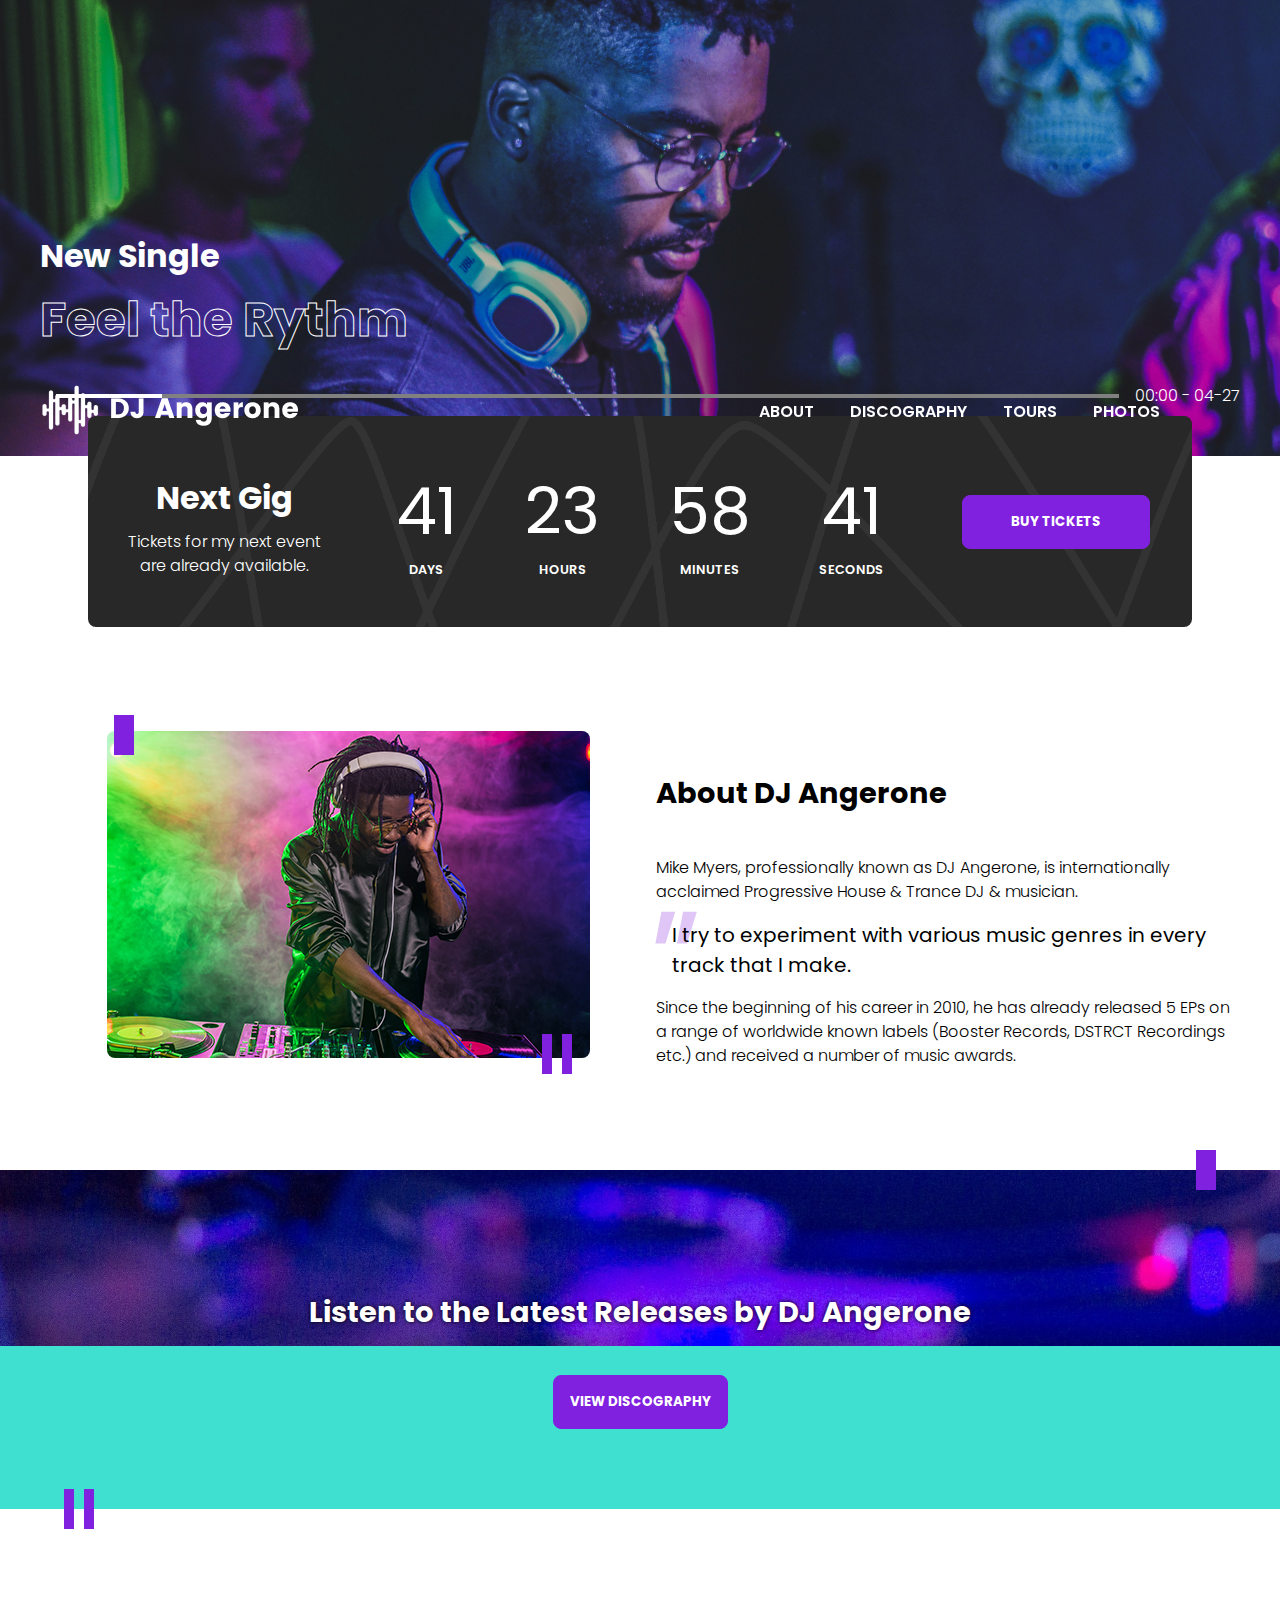
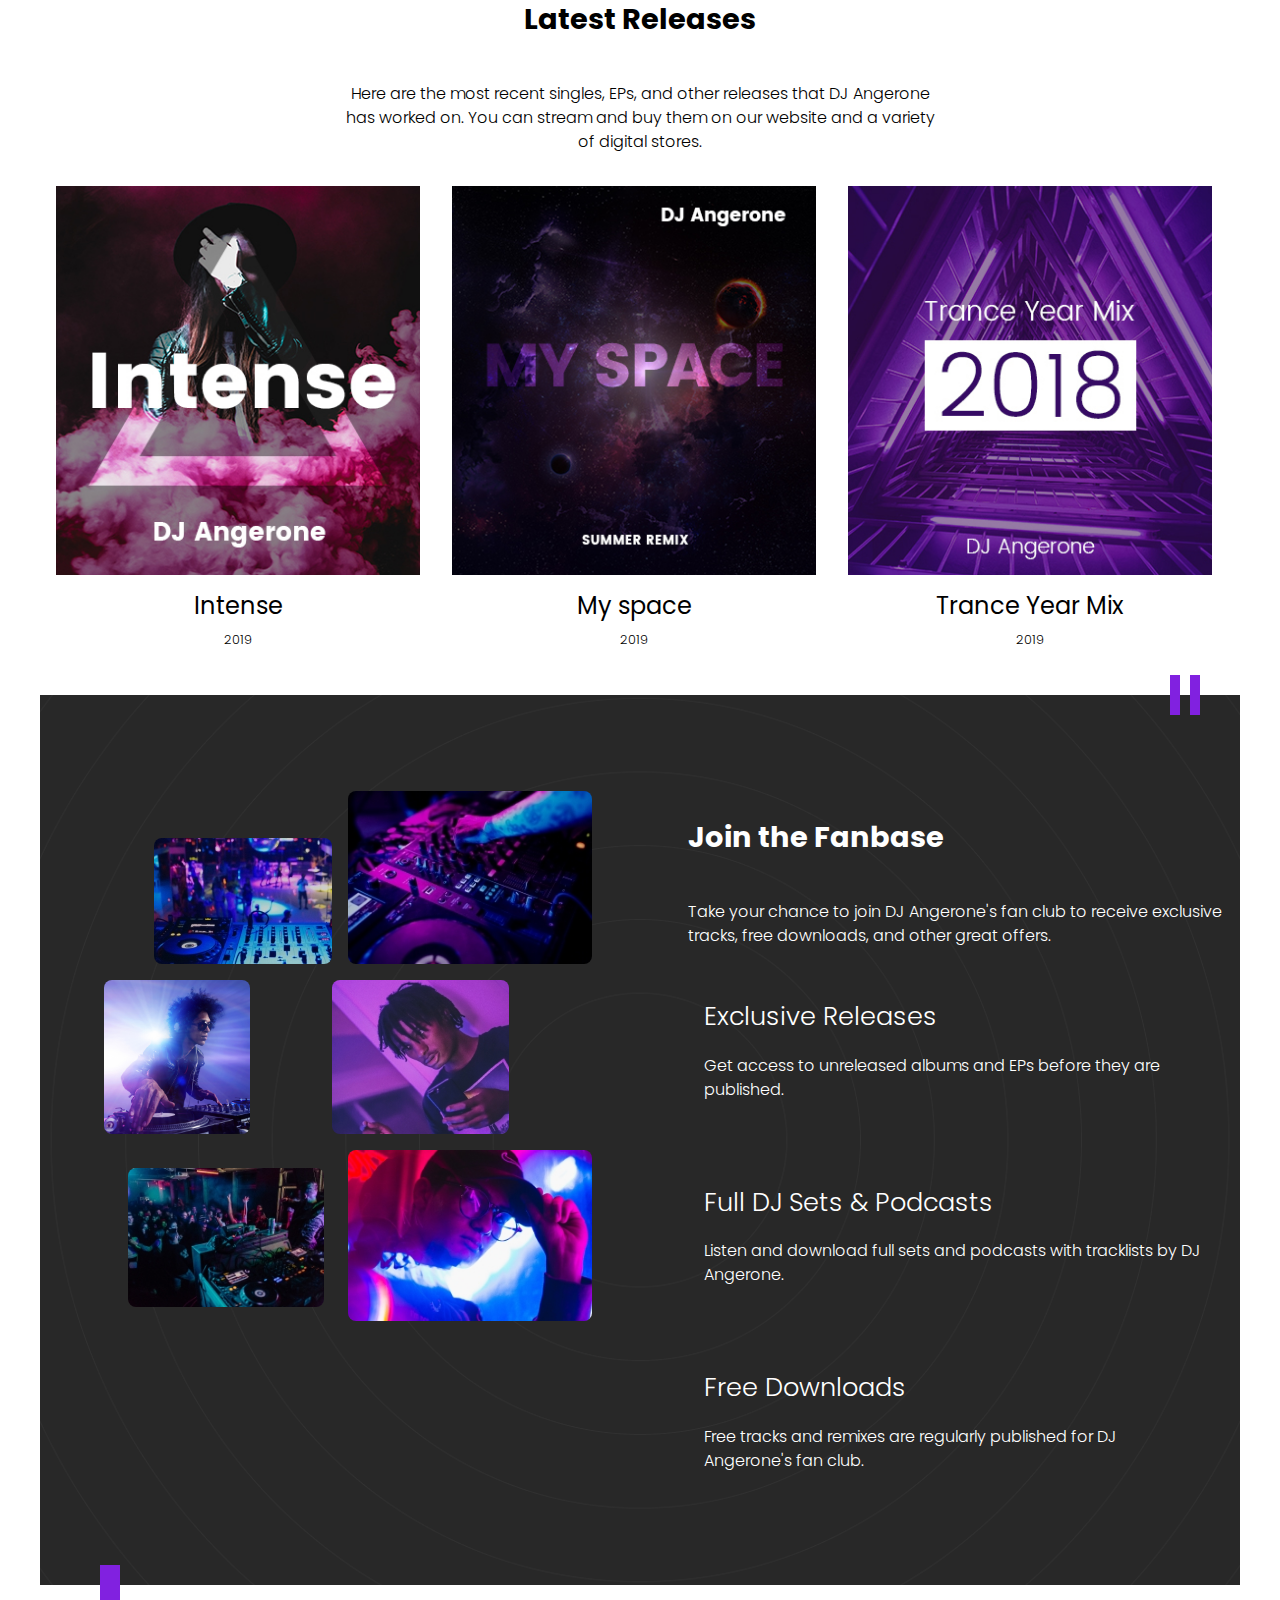
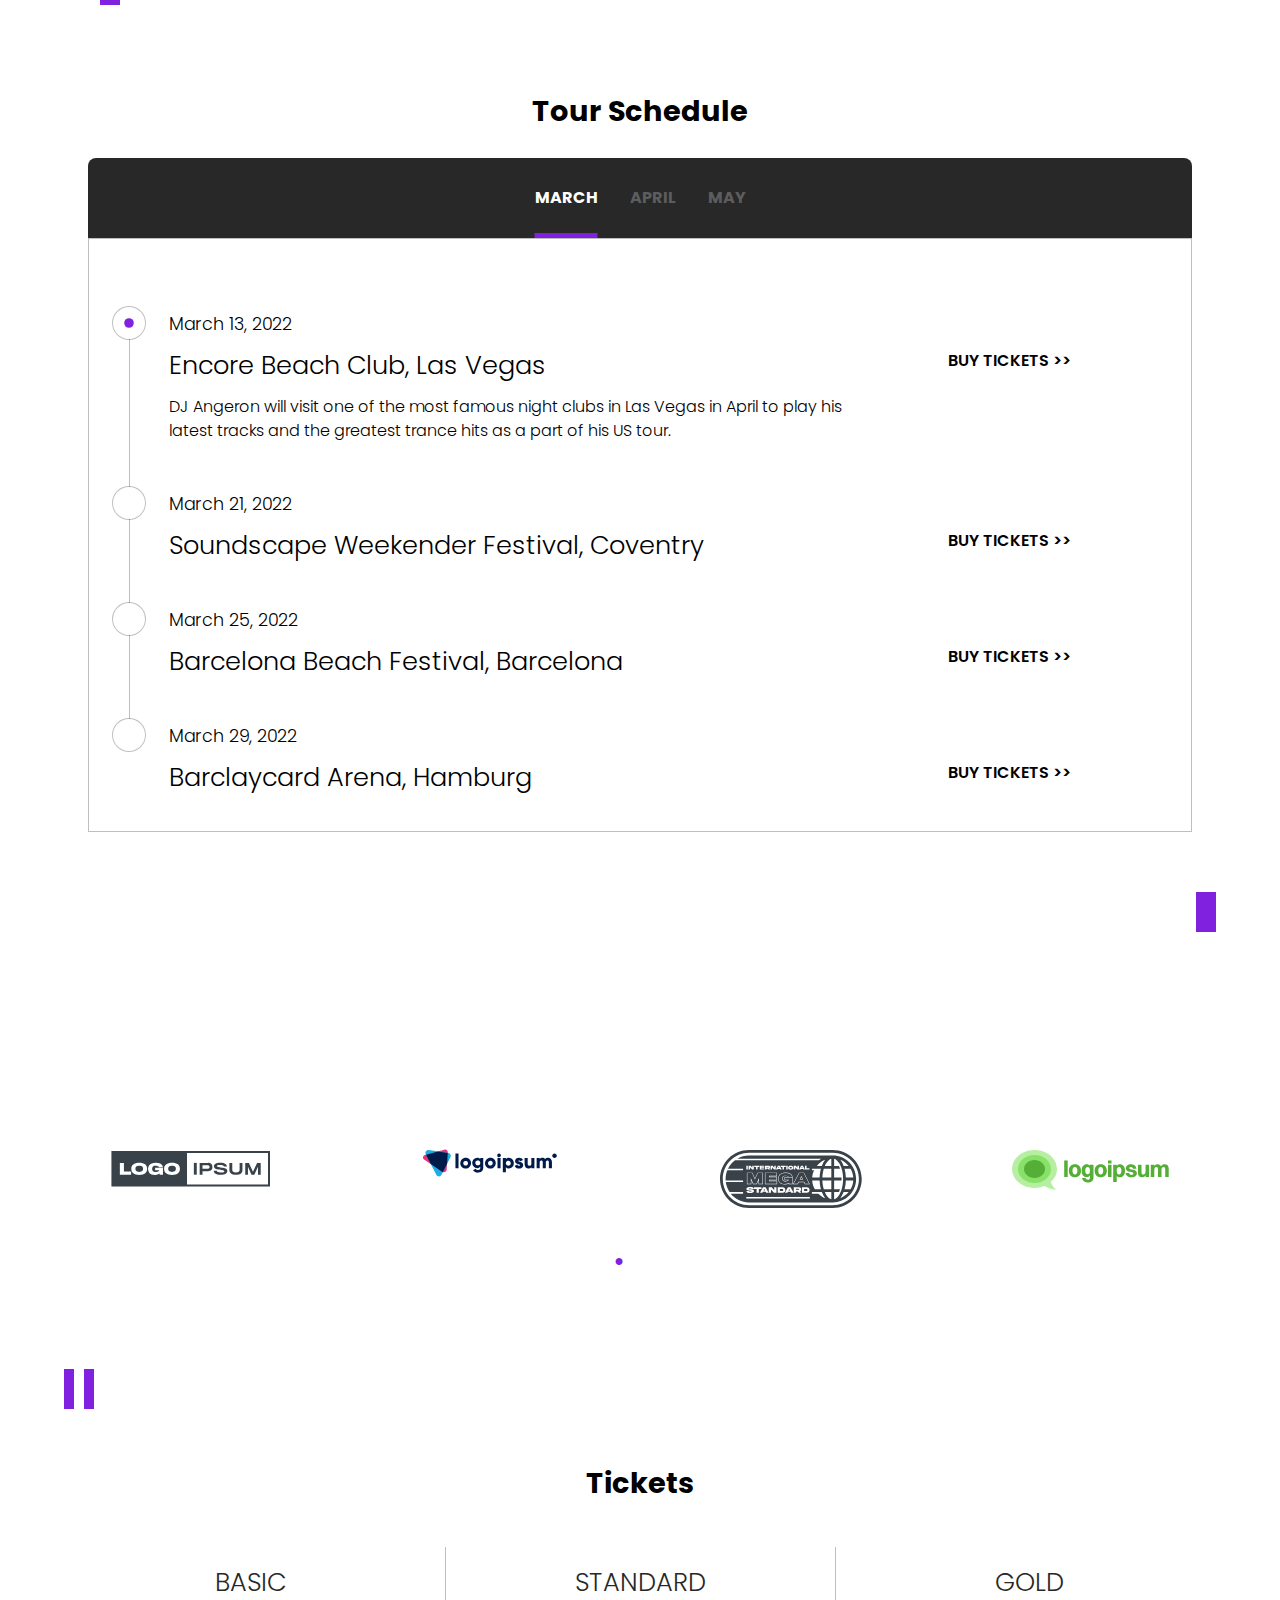
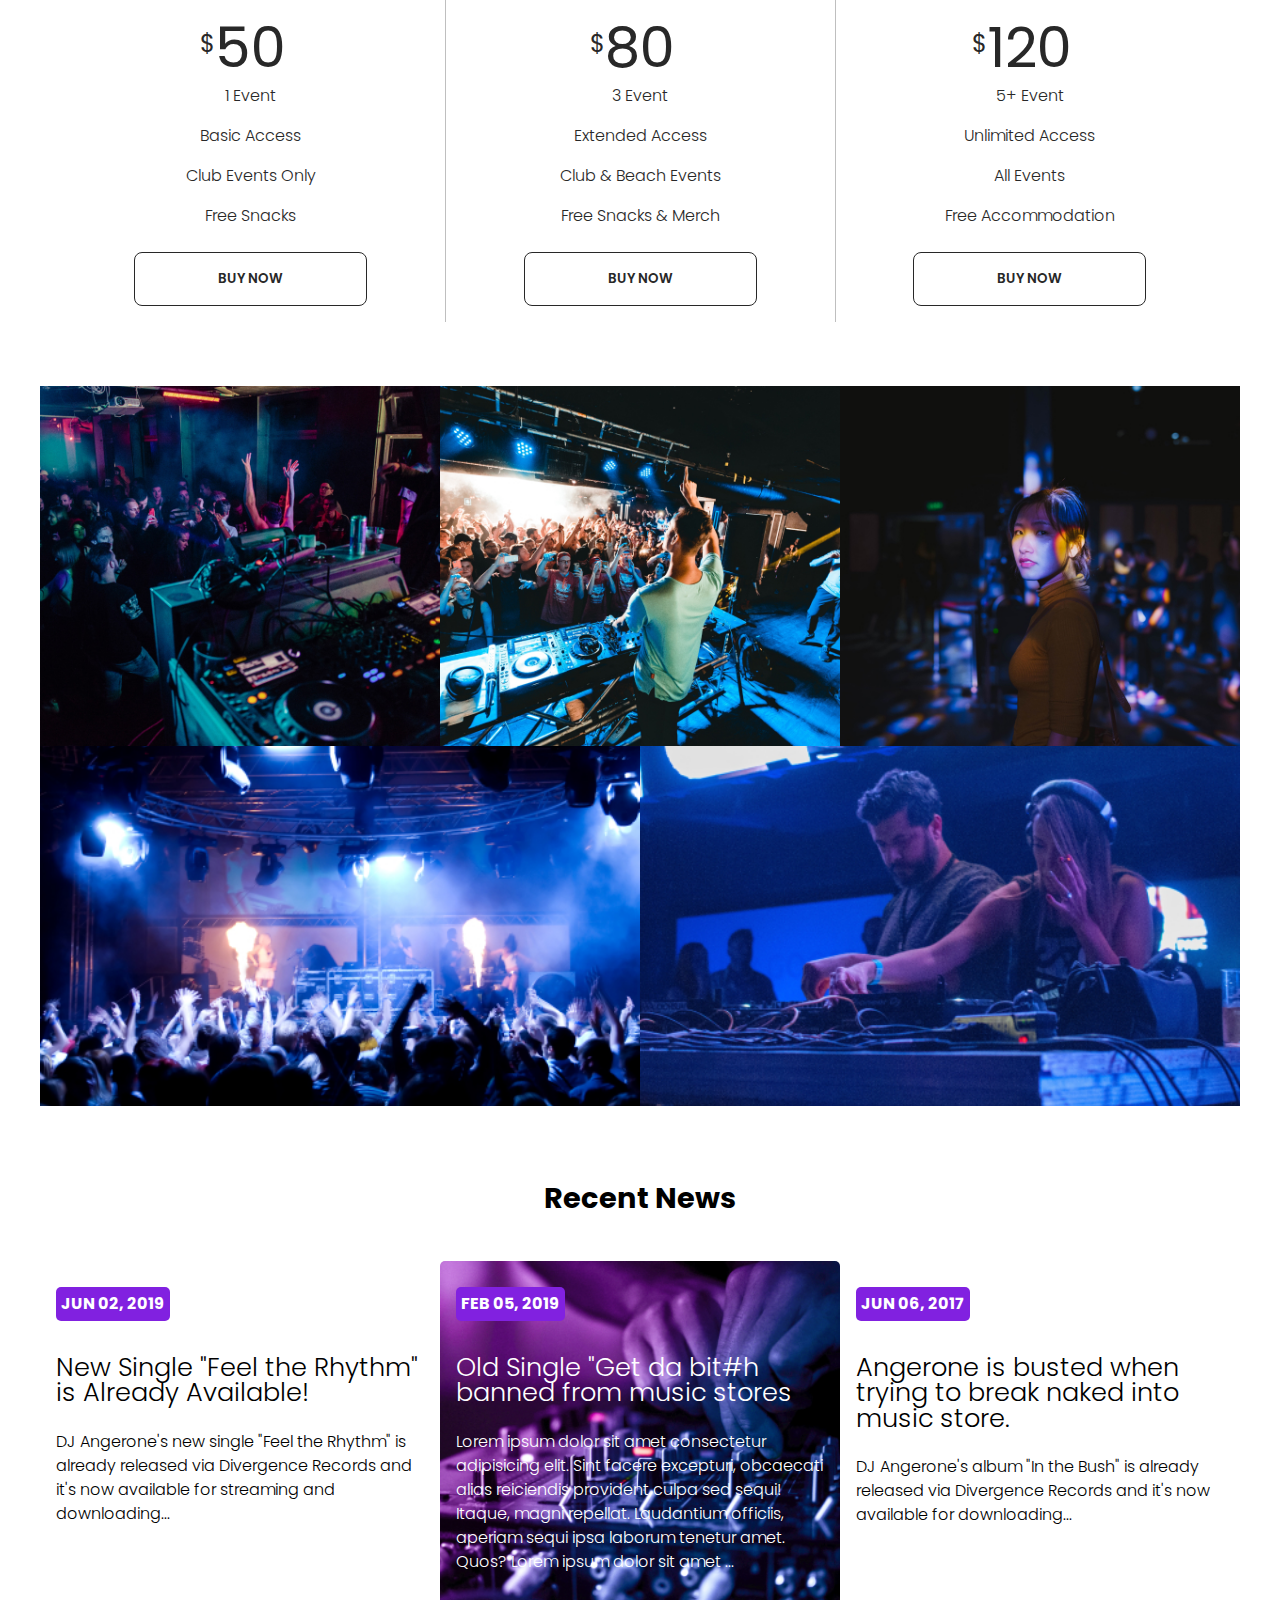
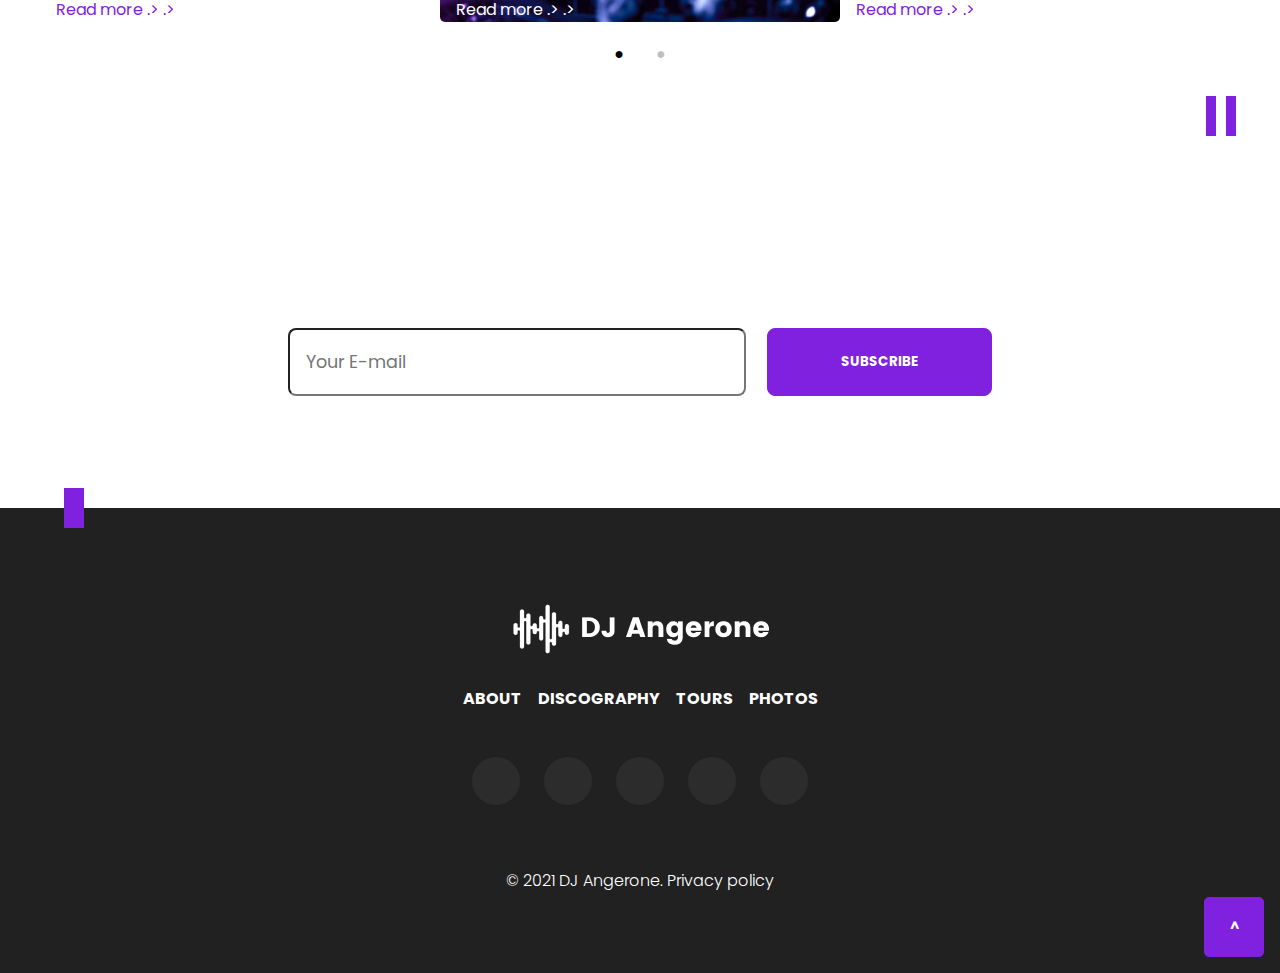
==== commit 2c4289f8: "fixed semi colon" ====
--- a/index.html
+++ b/index.html
@@ -472,7 +472,7 @@
                         DJ Angerone's new single "Feel the Rhythm" is already released via Divergence Records and it's now available for streaming and downloading<span class="main__news__dots" id="dotsactive">...</span><span class="main__news__more"> illegally. Now you can burn some CD's of your favorite DJ. Feel the Rhythm will send you into another realm of sound. You will smell a scent of geranium and citrus with a strange feeling of being drunk.</span>
                     </p>
                     <p class="main__news__section__readme">
-                        <a id="test" class="main__news__readmore">Read more &#62 &#62</a>
+                        <a id="test" class="main__news__readmore">Read more .&#62; .&#62;</a>
                     </p>
                 </section>
                 <section class="main__news__section">
@@ -482,10 +482,11 @@
                     </p>
                     <h3>Old Single "Get da bit#h banned from music stores</h3>
                     <p class="main__news__section__text">
-                        Lorem ipsum dolor sit amet consectetur adipisicing elit. Sint facere excepturi, obcaecati alias reiciendis provident culpa sed sequi! Itaque, magni repellat. Laudantium officiis, aperiam sequi ipsa laborum tenetur amet. Quos? Lorem ipsum dolor sit amet <span class="main__news__dots" id="dotsactive">...</span><span class="main__news__more"> Lorem, ipsum dolor sit amet consectetur adipisicing elit. Magni quaerat optio obcaecati quasi, sequi ab! Sit ratione quaerat, amet illo aperiam exercitationem hic quis explicabo illum error enim omnis eligendi!</span>
+                        Lorem ipsum dolor sit amet consectetur adipisicing elit. Sint facere excepturi, obcaecati alias reiciendis provident culpa sed sequi! Itaque, magni repellat. Laudantium officiis, aperiam sequi ipsa laborum tenetur amet. Quos? Lorem ipsum dolor sit amet
+                        <span class="main__news__dots" id="dotsactive">...</span><span class="main__news__more"> Lorem, ipsum dolor sit amet consectetur adipisicing elit. Magni quaerat optio obcaecati quasi, sequi ab! Sit ratione quaerat, amet illo aperiam exercitationem hic quis explicabo illum error enim omnis eligendi!</span>
                     </p>
                     <p class="main__news__section__readme">
-                        <a class="main__news__readmore">Read more &#62 &#62</a>
+                        <a class="main__news__readmore">Read more .&#62; .&#62;</a>
                     </p>
                 </section>
                 <section class="main__news__section">
@@ -498,7 +499,7 @@
                         DJ Angerone's album "In the Bush" is already released via Divergence Records and it's now available for downloading<span class="main__news__dots" id="dotsactive">...</span><span class="main__news__more"> illegally. This album will kick all the crap out of your neighbours.</span>
                     </p>
                     <p class="main__news__section__readme">
-                        <a class="main__news__readmore">Read more &#62 &#62</a>
+                        <a class="main__news__readmore">Read more .&#62; .&#62;</a>
                     </p>
                 </section>
                 <section class="main__news__section">
@@ -511,7 +512,7 @@
                         After the sex affair with young girls, Jane Sluth asks for a divorce, not willing to live with such an immoral man and <span class="main__news__dots" id="dotsactive">...</span><span class="main__news__more">drunkard. The whole fan community is sad about it.</span>
                     </p>
                     <p class="main__news__section__readme">
-                        <a class="main__news__readmore">Read more &#62 &#62</a>
+                        <a class="main__news__readmore">Read more .&#62; .&#62;</a>
                     </p>
                 </section>
                 <section class="main__news__section">
@@ -524,7 +525,7 @@
                         DJ Angerone's new single "Feel the Rhythm" is already released via Divergence Records, but it seems that young girls felt not just the rhythm <span class="main__news__dots" id="dotsactive">...</span><span class="main__news__more">in da body. Police officer in charge of this case said that it's the last time Angerone does something like this:</span>
                     </p>
                     <p class="main__news__section__readme">
-                        <a class="main__news__readmore">Read more &#62 &#62</a>
+                        <a class="main__news__readmore">Read more .&#62; .&#62;</a>
                     </p>
                 </section>
             </div>
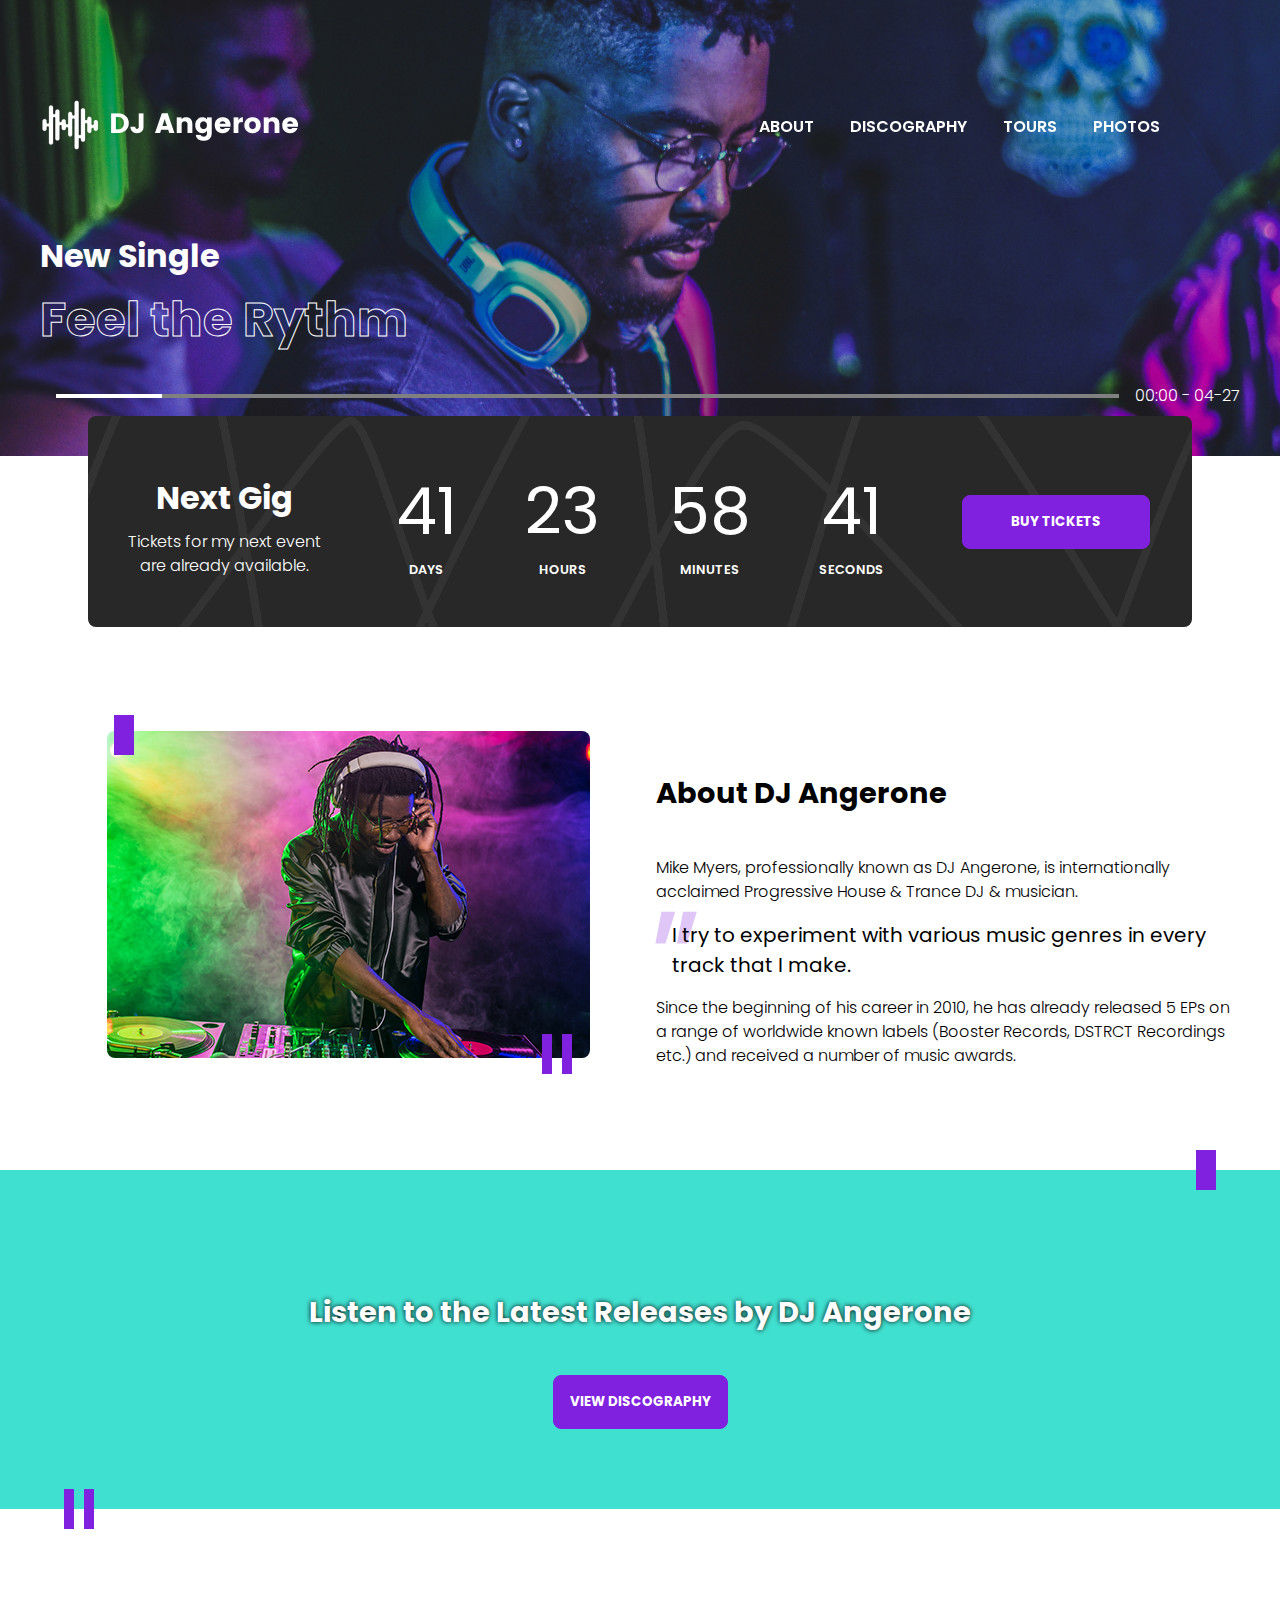
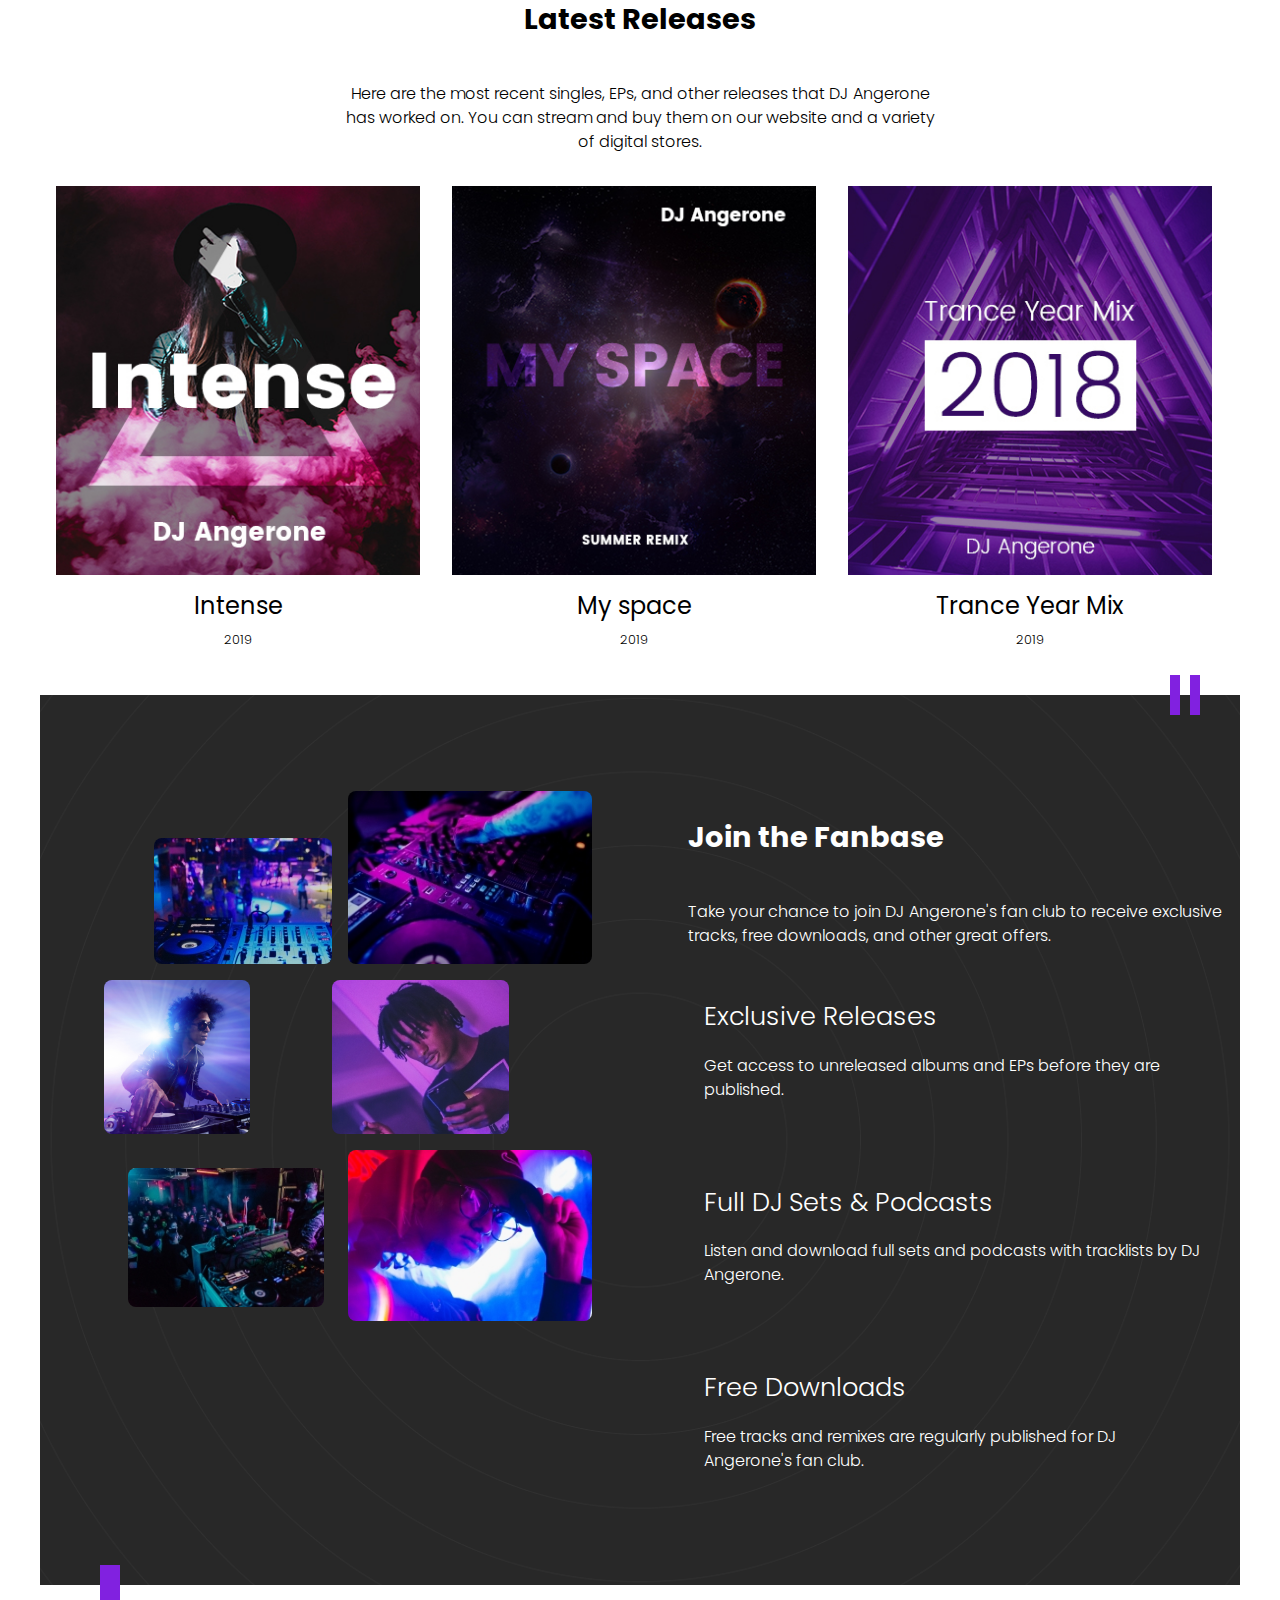
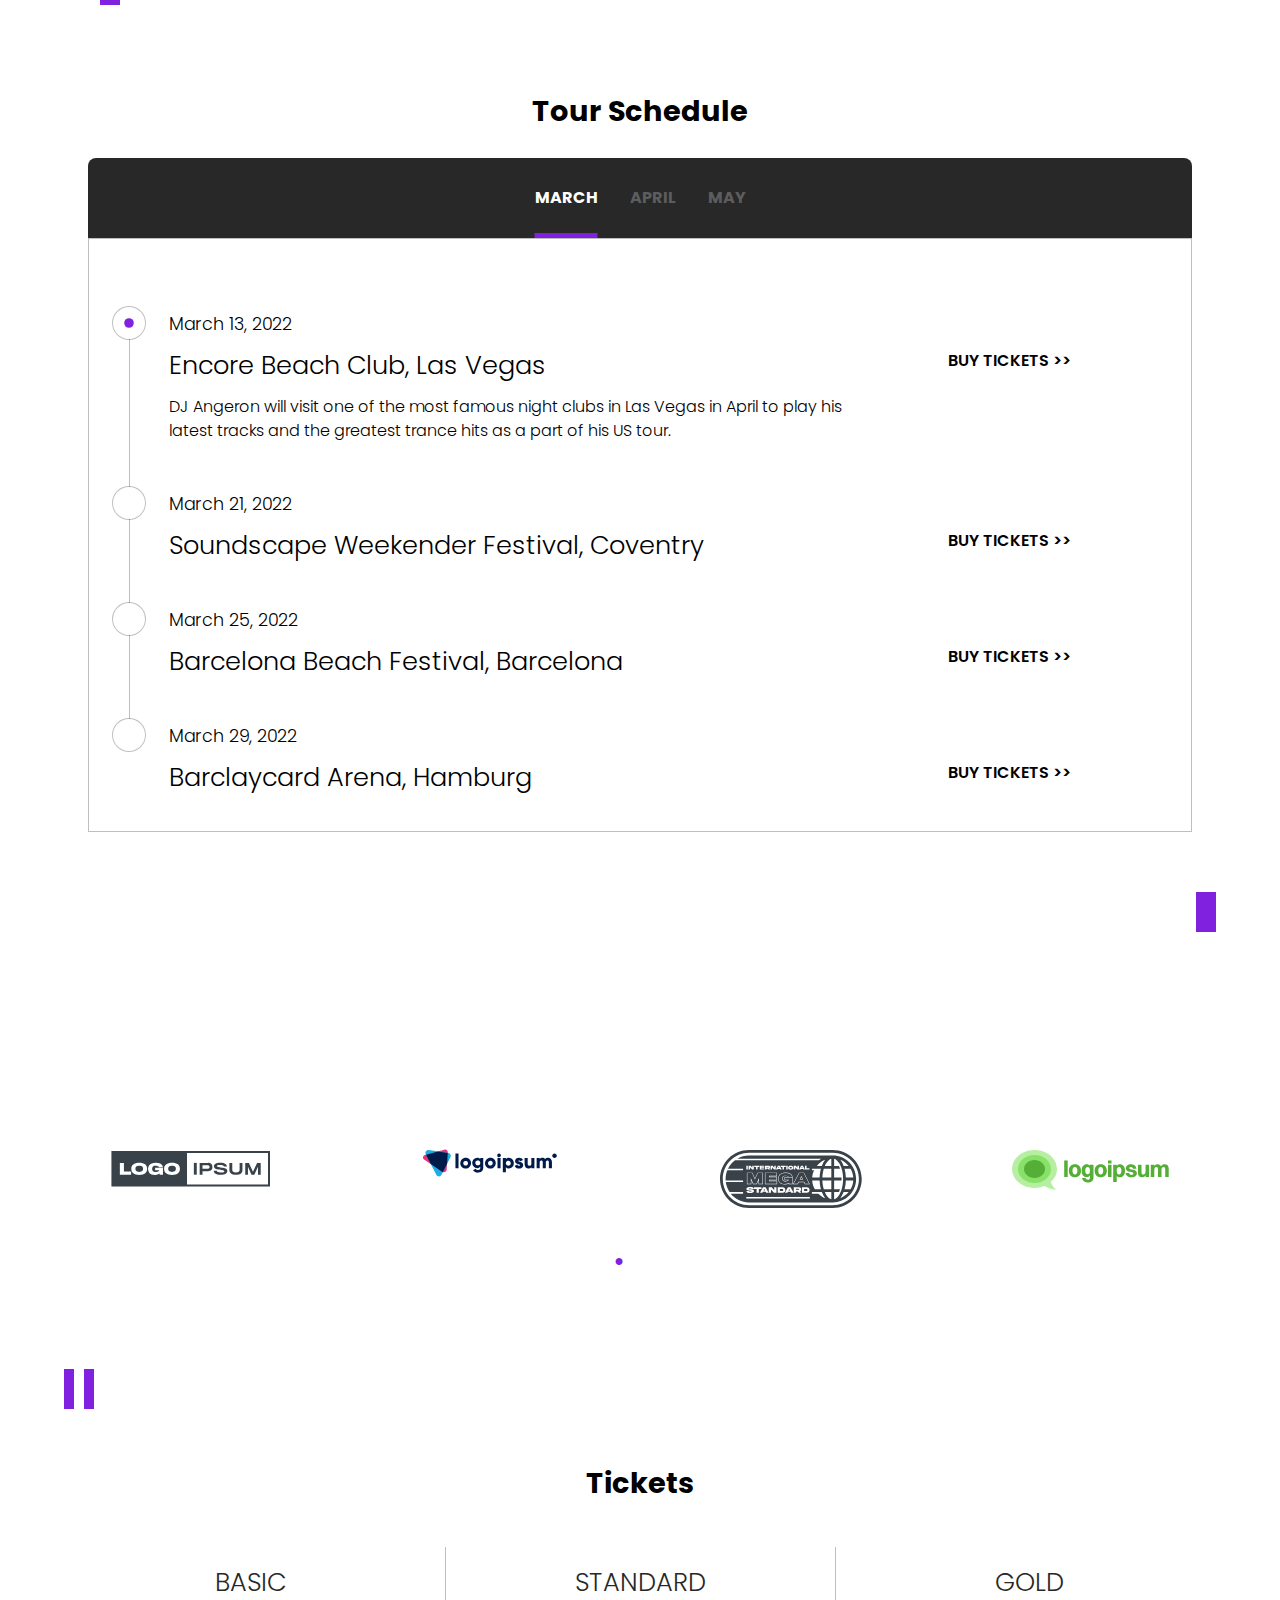
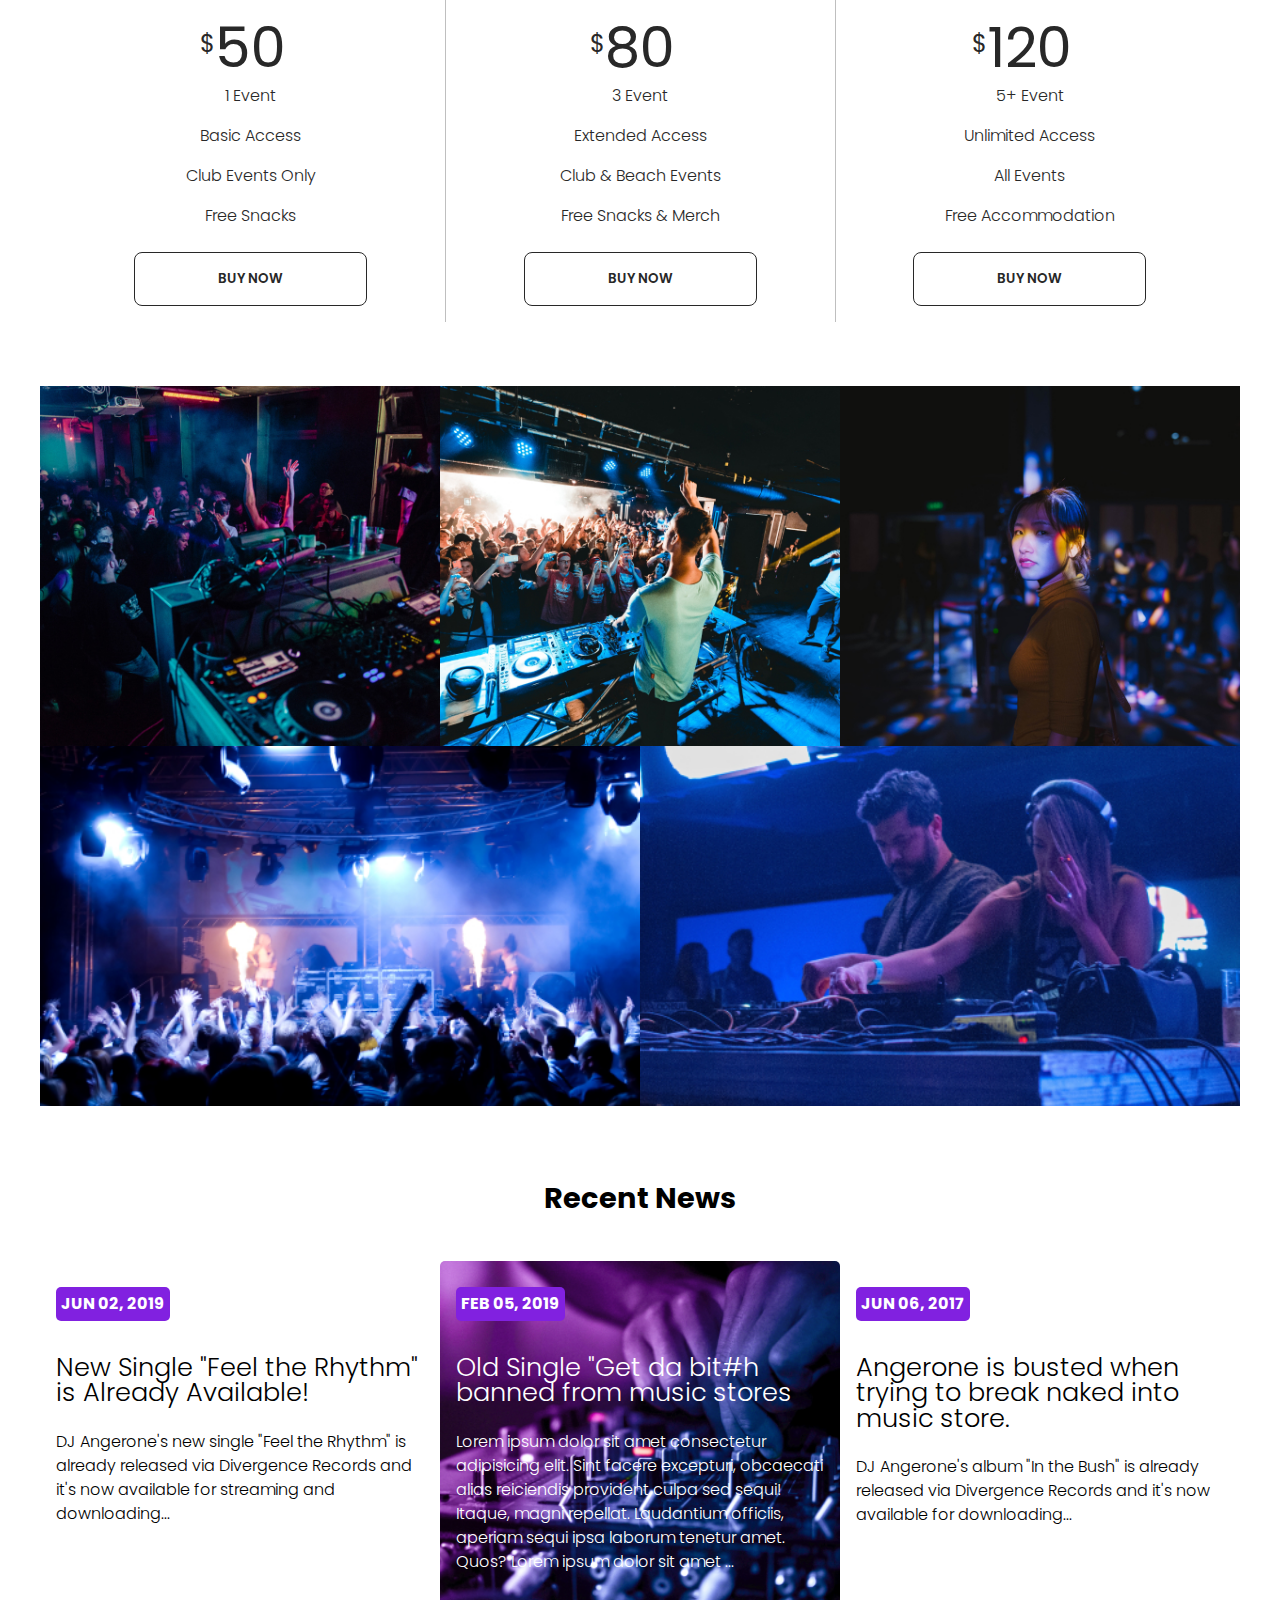
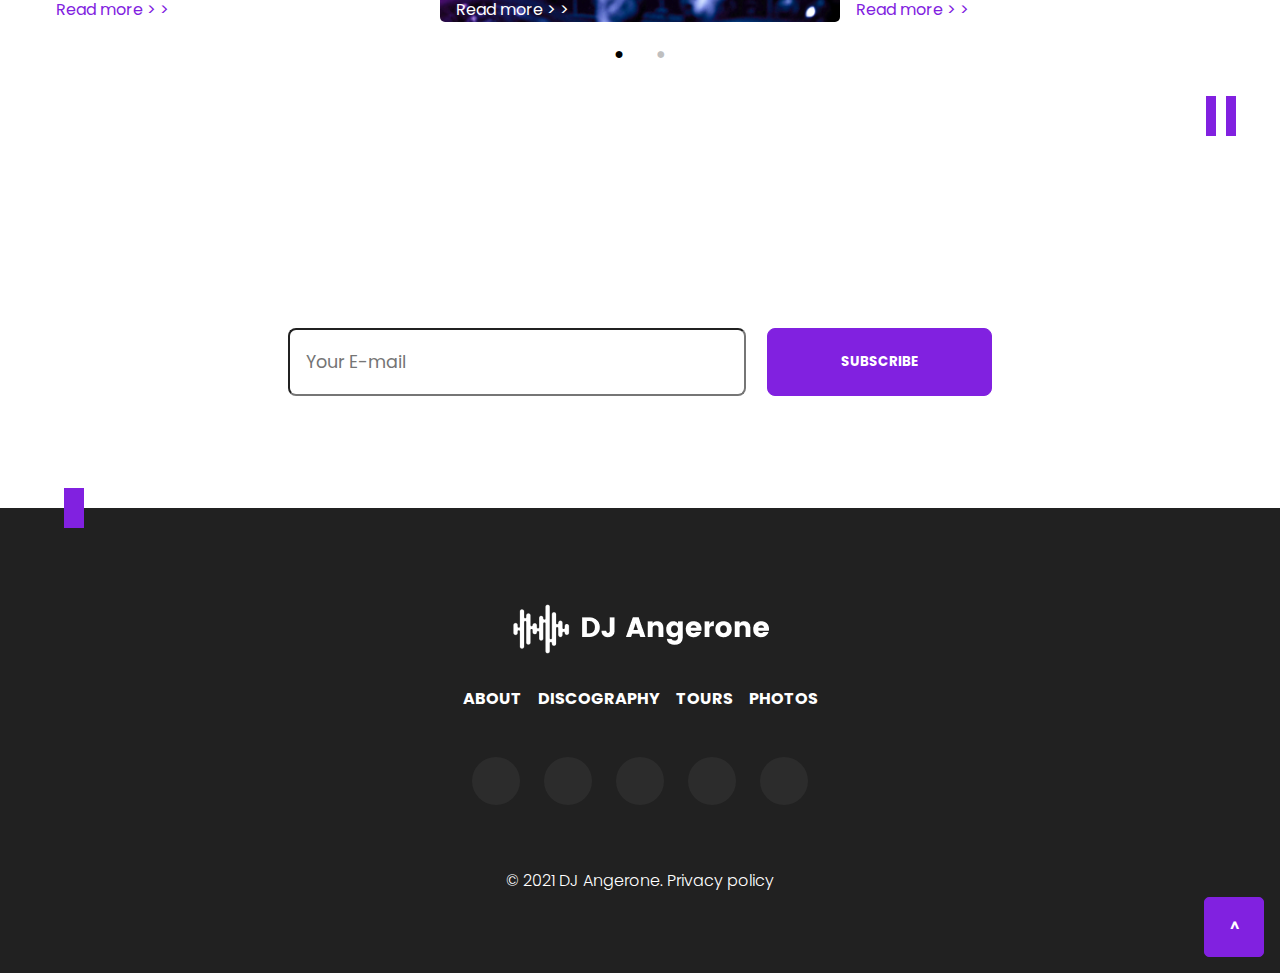
==== commit 81ed1ec1: "fixed id issue" ====
--- a/index.html
+++ b/index.html
@@ -469,10 +469,10 @@
                     </p>
                     <h3>New Single "Feel the Rhythm" is Already Available!</h3>
                     <p class="main__news__section__text">
-                        DJ Angerone's new single "Feel the Rhythm" is already released via Divergence Records and it's now available for streaming and downloading<span class="main__news__dots" id="dotsactive">...</span><span class="main__news__more"> illegally. Now you can burn some CD's of your favorite DJ. Feel the Rhythm will send you into another realm of sound. You will smell a scent of geranium and citrus with a strange feeling of being drunk.</span>
+                        DJ Angerone's new single "Feel the Rhythm" is already released via Divergence Records and it's now available for streaming and downloading<span class="main__news__dots dotsactive">...</span><span class="main__news__more"> illegally. Now you can burn some CD's of your favorite DJ. Feel the Rhythm will send you into another realm of sound. You will smell a scent of geranium and citrus with a strange feeling of being drunk.</span>
                     </p>
                     <p class="main__news__section__readme">
-                        <a id="test" class="main__news__readmore">Read more .&#62; .&#62;</a>
+                        <a id="test" class="main__news__readmore">Read more &#62; &#62;</a>
                     </p>
                 </section>
                 <section class="main__news__section">
@@ -483,10 +483,10 @@
                     <h3>Old Single "Get da bit#h banned from music stores</h3>
                     <p class="main__news__section__text">
                         Lorem ipsum dolor sit amet consectetur adipisicing elit. Sint facere excepturi, obcaecati alias reiciendis provident culpa sed sequi! Itaque, magni repellat. Laudantium officiis, aperiam sequi ipsa laborum tenetur amet. Quos? Lorem ipsum dolor sit amet
-                        <span class="main__news__dots" id="dotsactive">...</span><span class="main__news__more"> Lorem, ipsum dolor sit amet consectetur adipisicing elit. Magni quaerat optio obcaecati quasi, sequi ab! Sit ratione quaerat, amet illo aperiam exercitationem hic quis explicabo illum error enim omnis eligendi!</span>
+                        <span class="main__news__dots dotsactive">...</span><span class="main__news__more"> Lorem, ipsum dolor sit amet consectetur adipisicing elit. Magni quaerat optio obcaecati quasi, sequi ab! Sit ratione quaerat, amet illo aperiam exercitationem hic quis explicabo illum error enim omnis eligendi!</span>
                     </p>
                     <p class="main__news__section__readme">
-                        <a class="main__news__readmore">Read more .&#62; .&#62;</a>
+                        <a class="main__news__readmore">Read more &#62; &#62;</a>
                     </p>
                 </section>
                 <section class="main__news__section">
@@ -496,10 +496,10 @@
                     </p>
                     <h3>Angerone is busted when trying to break naked into music store.</h3>
                     <p class="main__news__section__text">
-                        DJ Angerone's album "In the Bush" is already released via Divergence Records and it's now available for downloading<span class="main__news__dots" id="dotsactive">...</span><span class="main__news__more"> illegally. This album will kick all the crap out of your neighbours.</span>
+                        DJ Angerone's album "In the Bush" is already released via Divergence Records and it's now available for downloading<span class="main__news__dots dotsactive">...</span><span class="main__news__more"> illegally. This album will kick all the crap out of your neighbours.</span>
                     </p>
                     <p class="main__news__section__readme">
-                        <a class="main__news__readmore">Read more .&#62; .&#62;</a>
+                        <a class="main__news__readmore">Read more &#62; &#62;</a>
                     </p>
                 </section>
                 <section class="main__news__section">
@@ -509,10 +509,10 @@
                     </p>
                     <h3>Jane Sluth, Angerone's wife, ask for a divorce.</h3>
                     <p class="main__news__section__text">
-                        After the sex affair with young girls, Jane Sluth asks for a divorce, not willing to live with such an immoral man and <span class="main__news__dots" id="dotsactive">...</span><span class="main__news__more">drunkard. The whole fan community is sad about it.</span>
+                        After the sex affair with young girls, Jane Sluth asks for a divorce, not willing to live with such an immoral man and <span class="main__news__dots dotsactive">...</span><span class="main__news__more">drunkard. The whole fan community is sad about it.</span>
                     </p>
                     <p class="main__news__section__readme">
-                        <a class="main__news__readmore">Read more .&#62; .&#62;</a>
+                        <a class="main__news__readmore">Read more &#62; &#62;</a>
                     </p>
                 </section>
                 <section class="main__news__section">
@@ -522,10 +522,10 @@
                     </p>
                     <h3>Police suspect DJ Angerone having s#xual relations with minor girls.</h3>
                     <p class="main__news__section__text">
-                        DJ Angerone's new single "Feel the Rhythm" is already released via Divergence Records, but it seems that young girls felt not just the rhythm <span class="main__news__dots" id="dotsactive">...</span><span class="main__news__more">in da body. Police officer in charge of this case said that it's the last time Angerone does something like this:</span>
+                        DJ Angerone's new single "Feel the Rhythm" is already released via Divergence Records, but it seems that young girls felt not just the rhythm <span class="main__news__dots dotsactive">...</span><span class="main__news__more">in da body. Police officer in charge of this case said that it's the last time Angerone does something like this:</span>
                     </p>
                     <p class="main__news__section__readme">
-                        <a class="main__news__readmore">Read more .&#62; .&#62;</a>
+                        <a class="main__news__readmore">Read more &#62; &#62;</a>
                     </p>
                 </section>
             </div>
